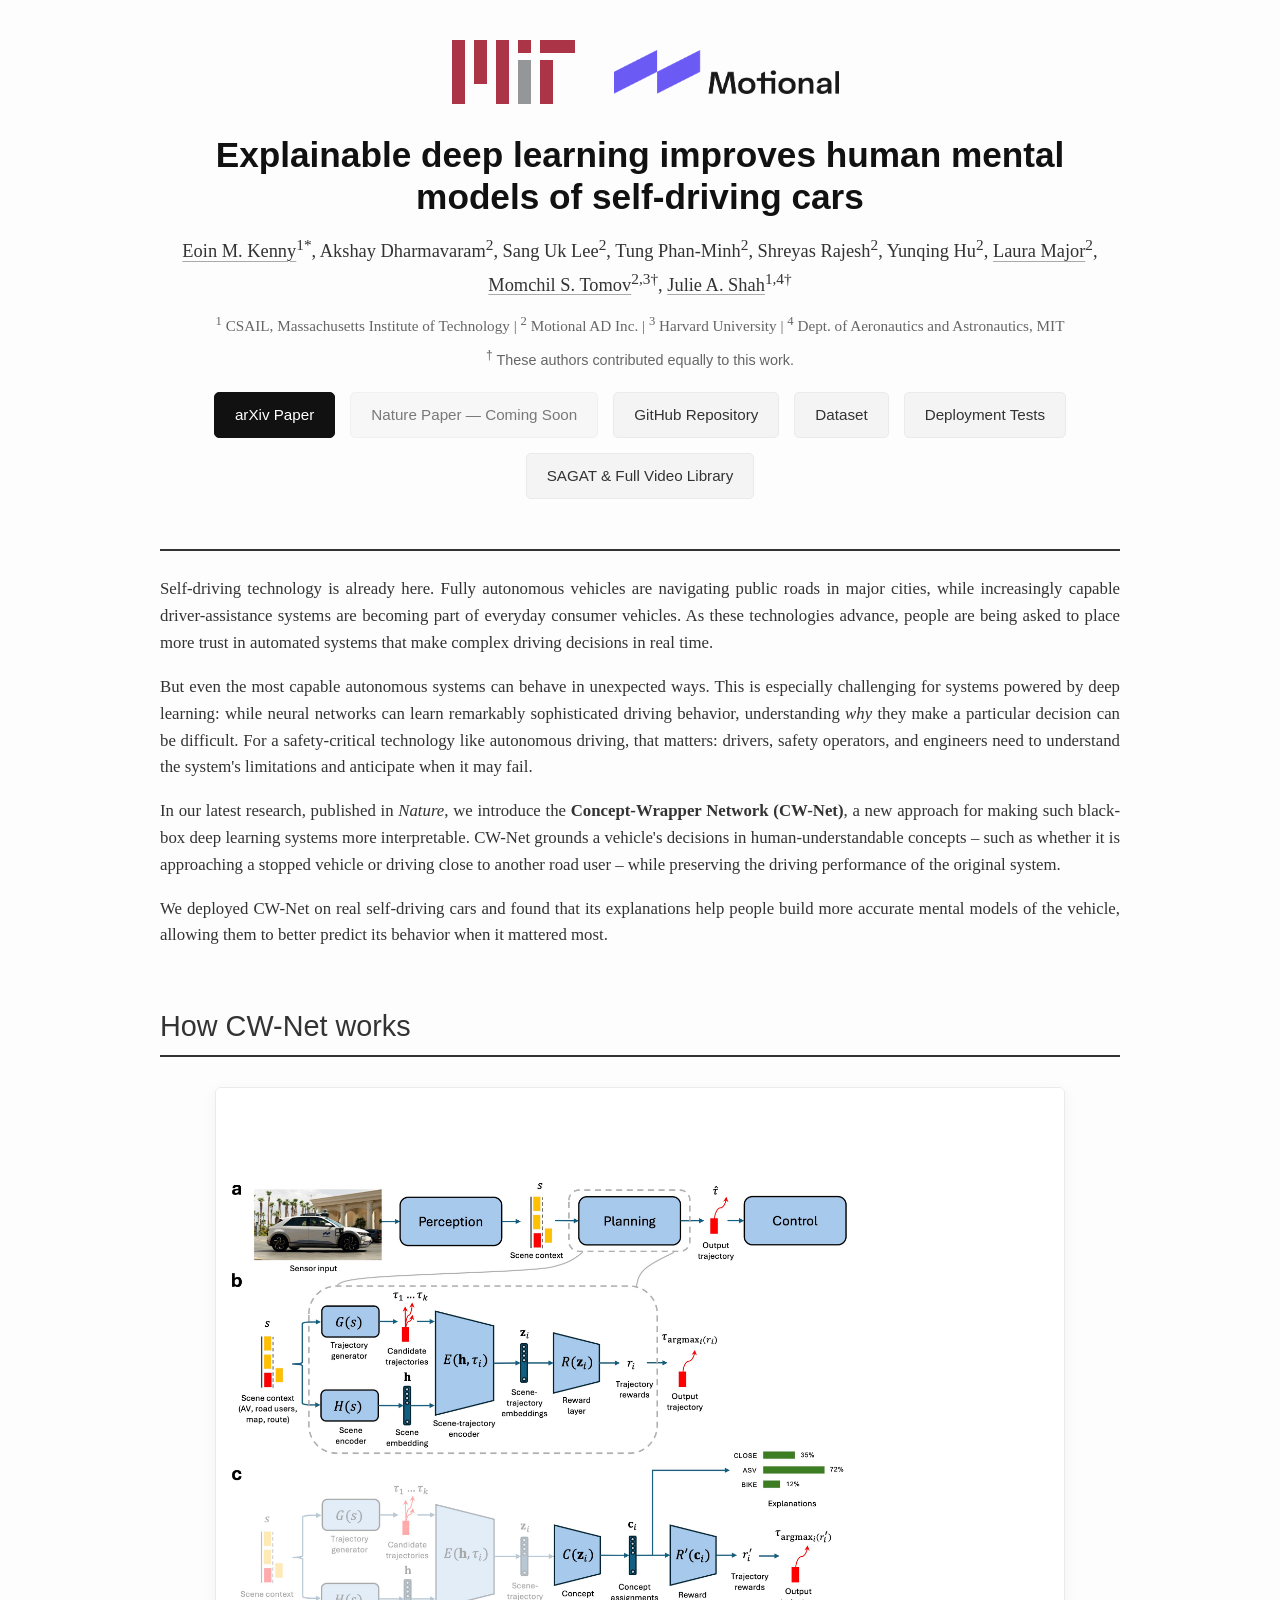
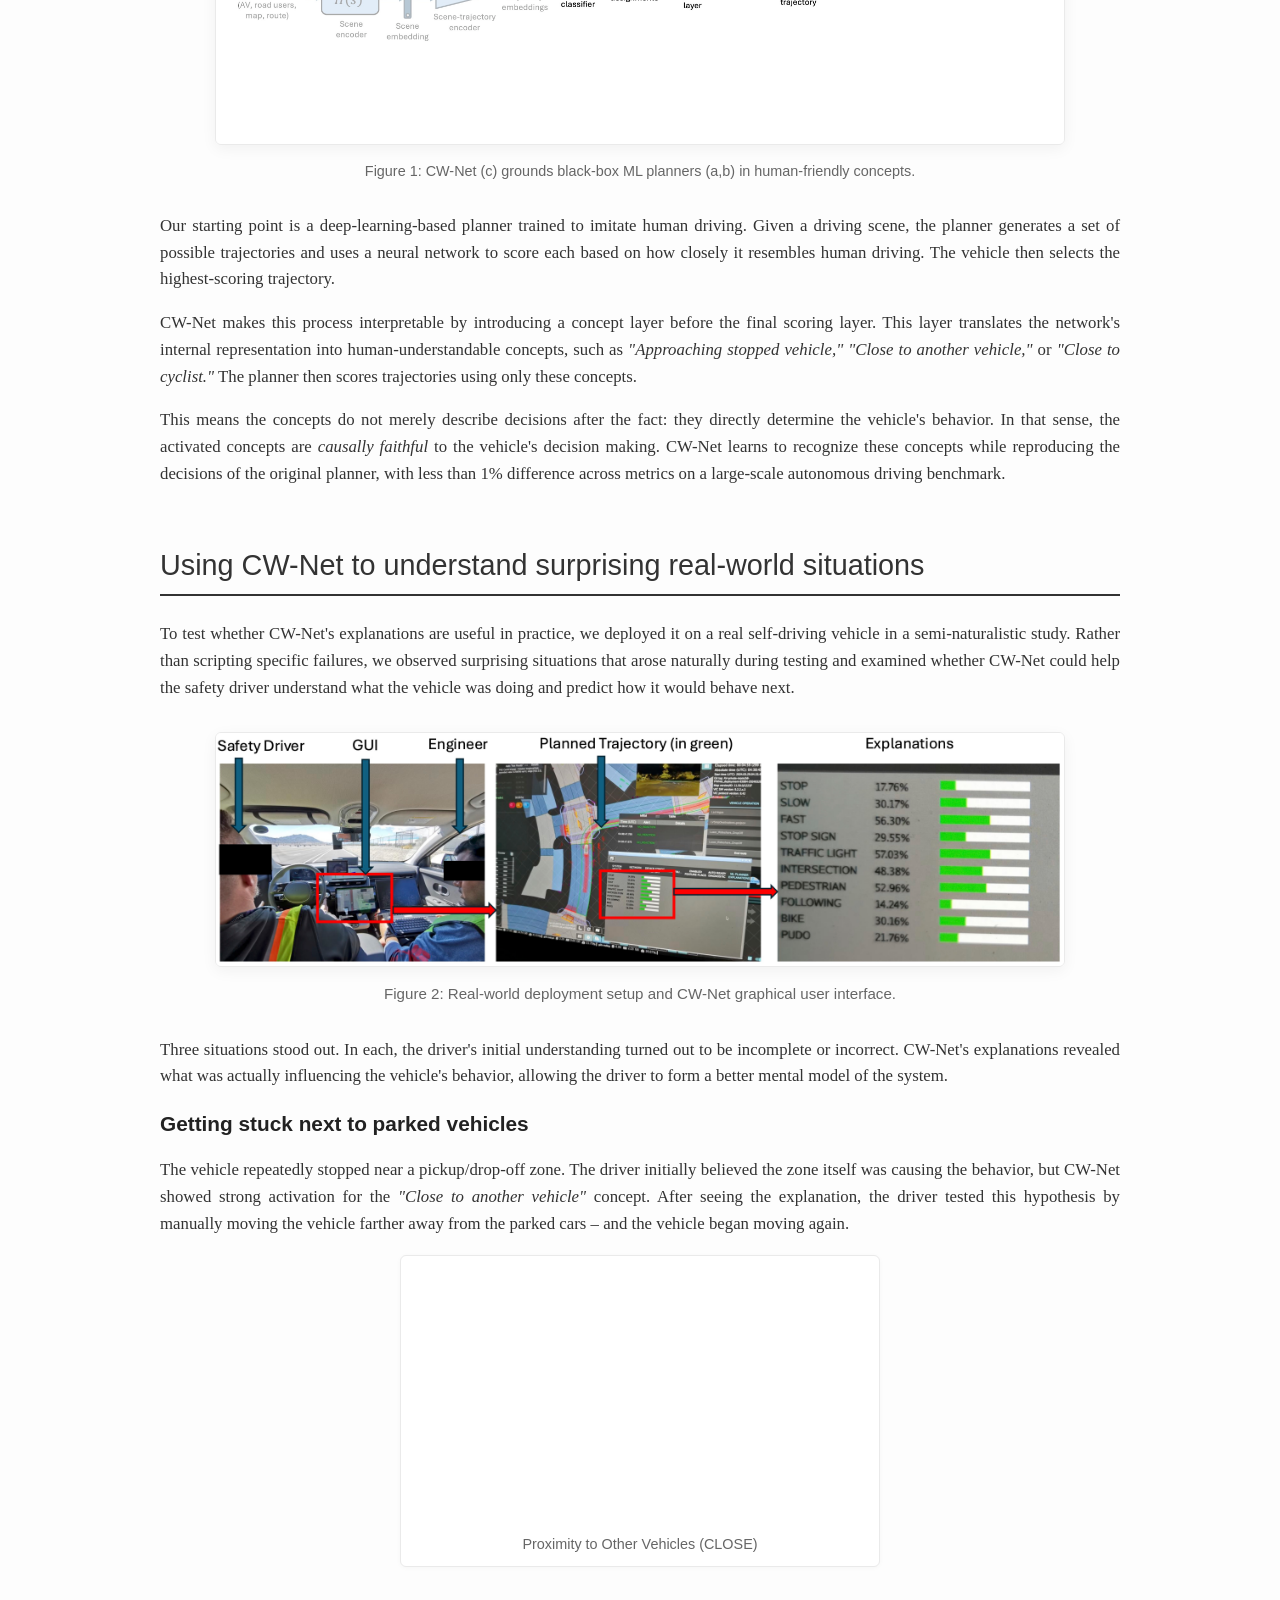
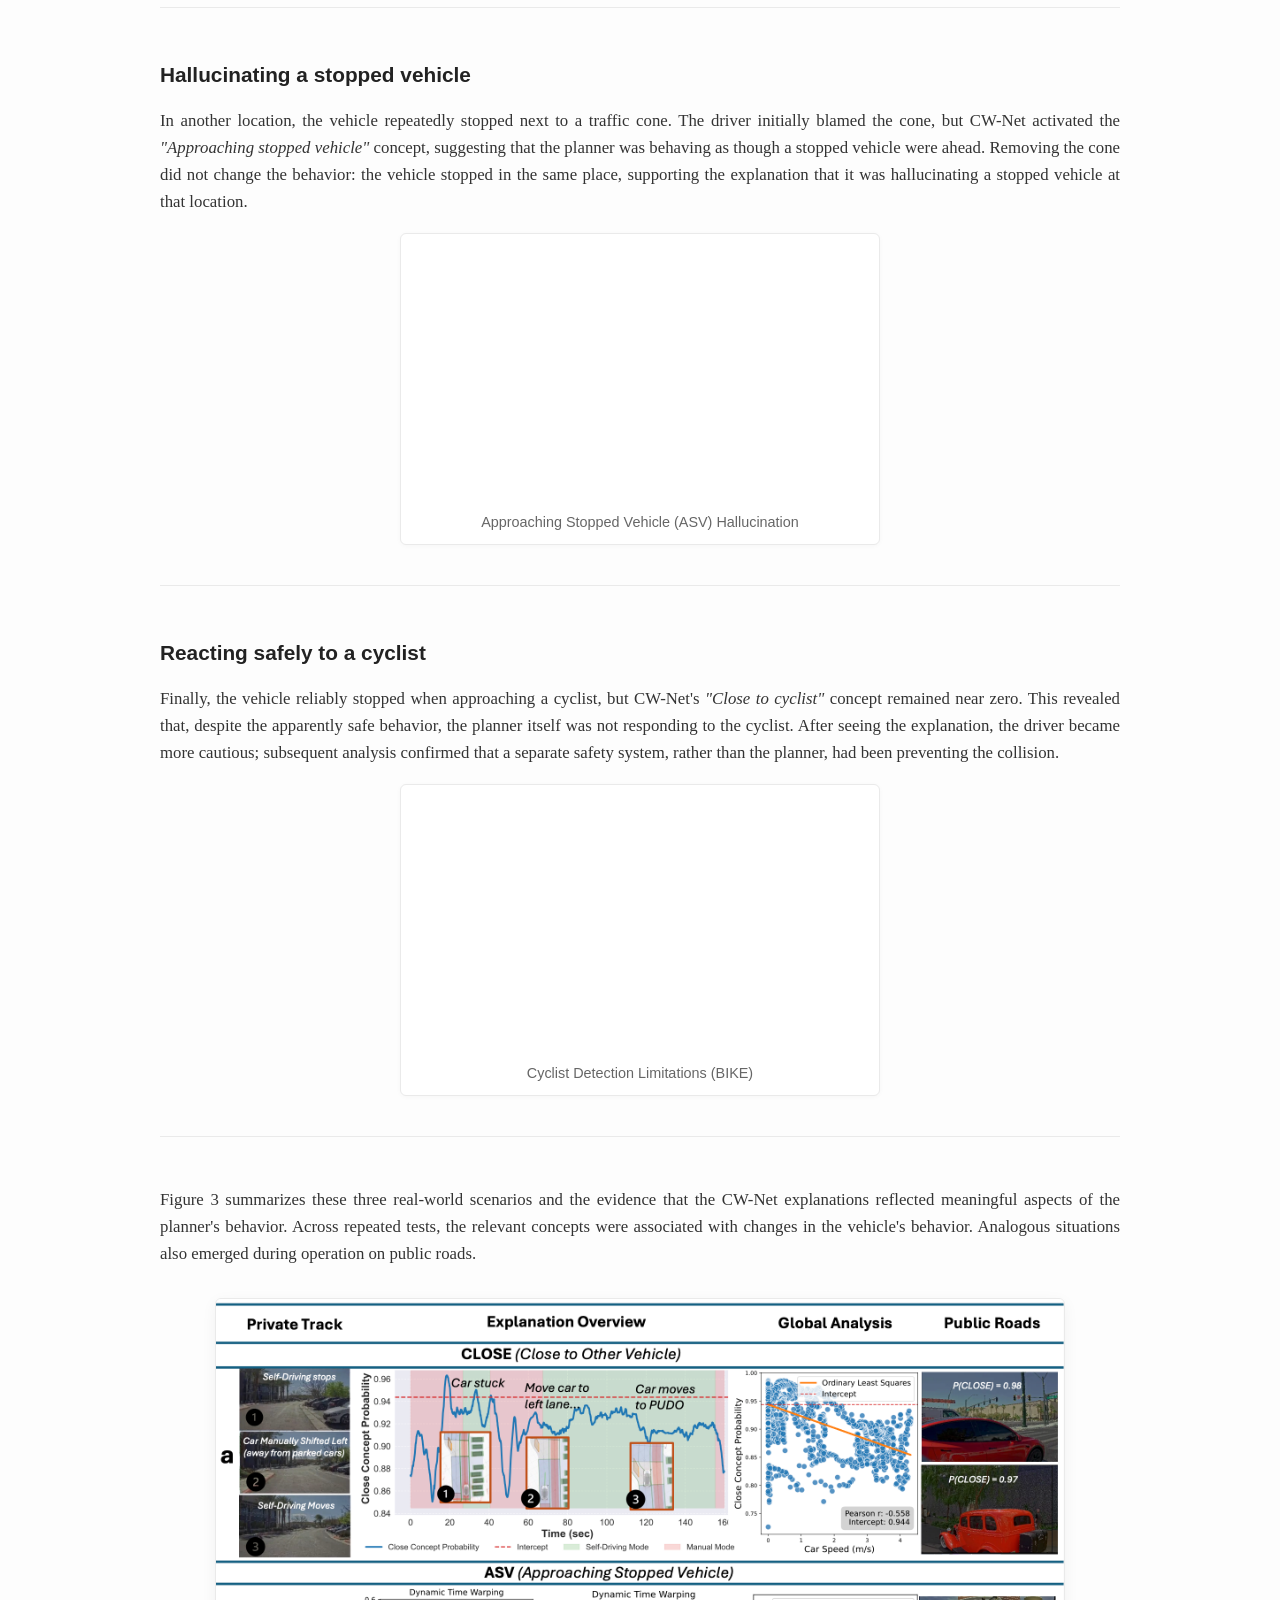
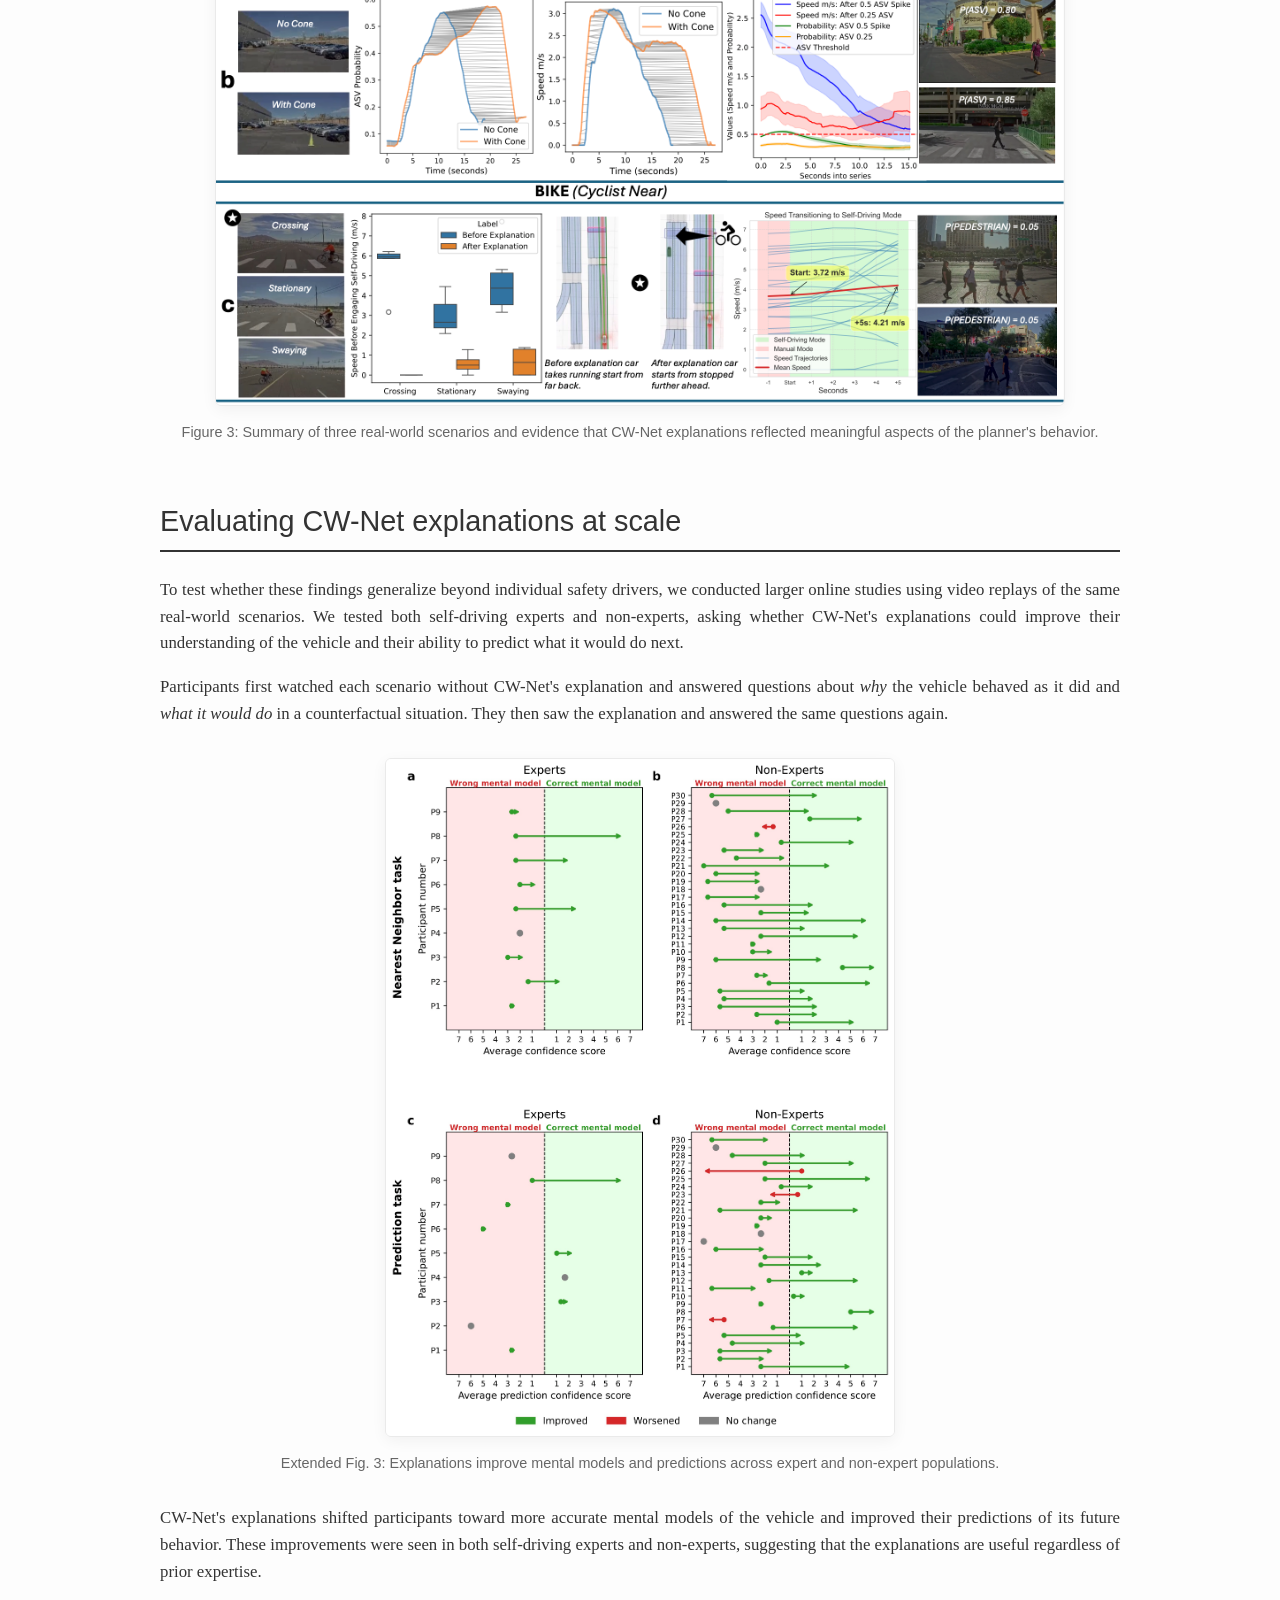
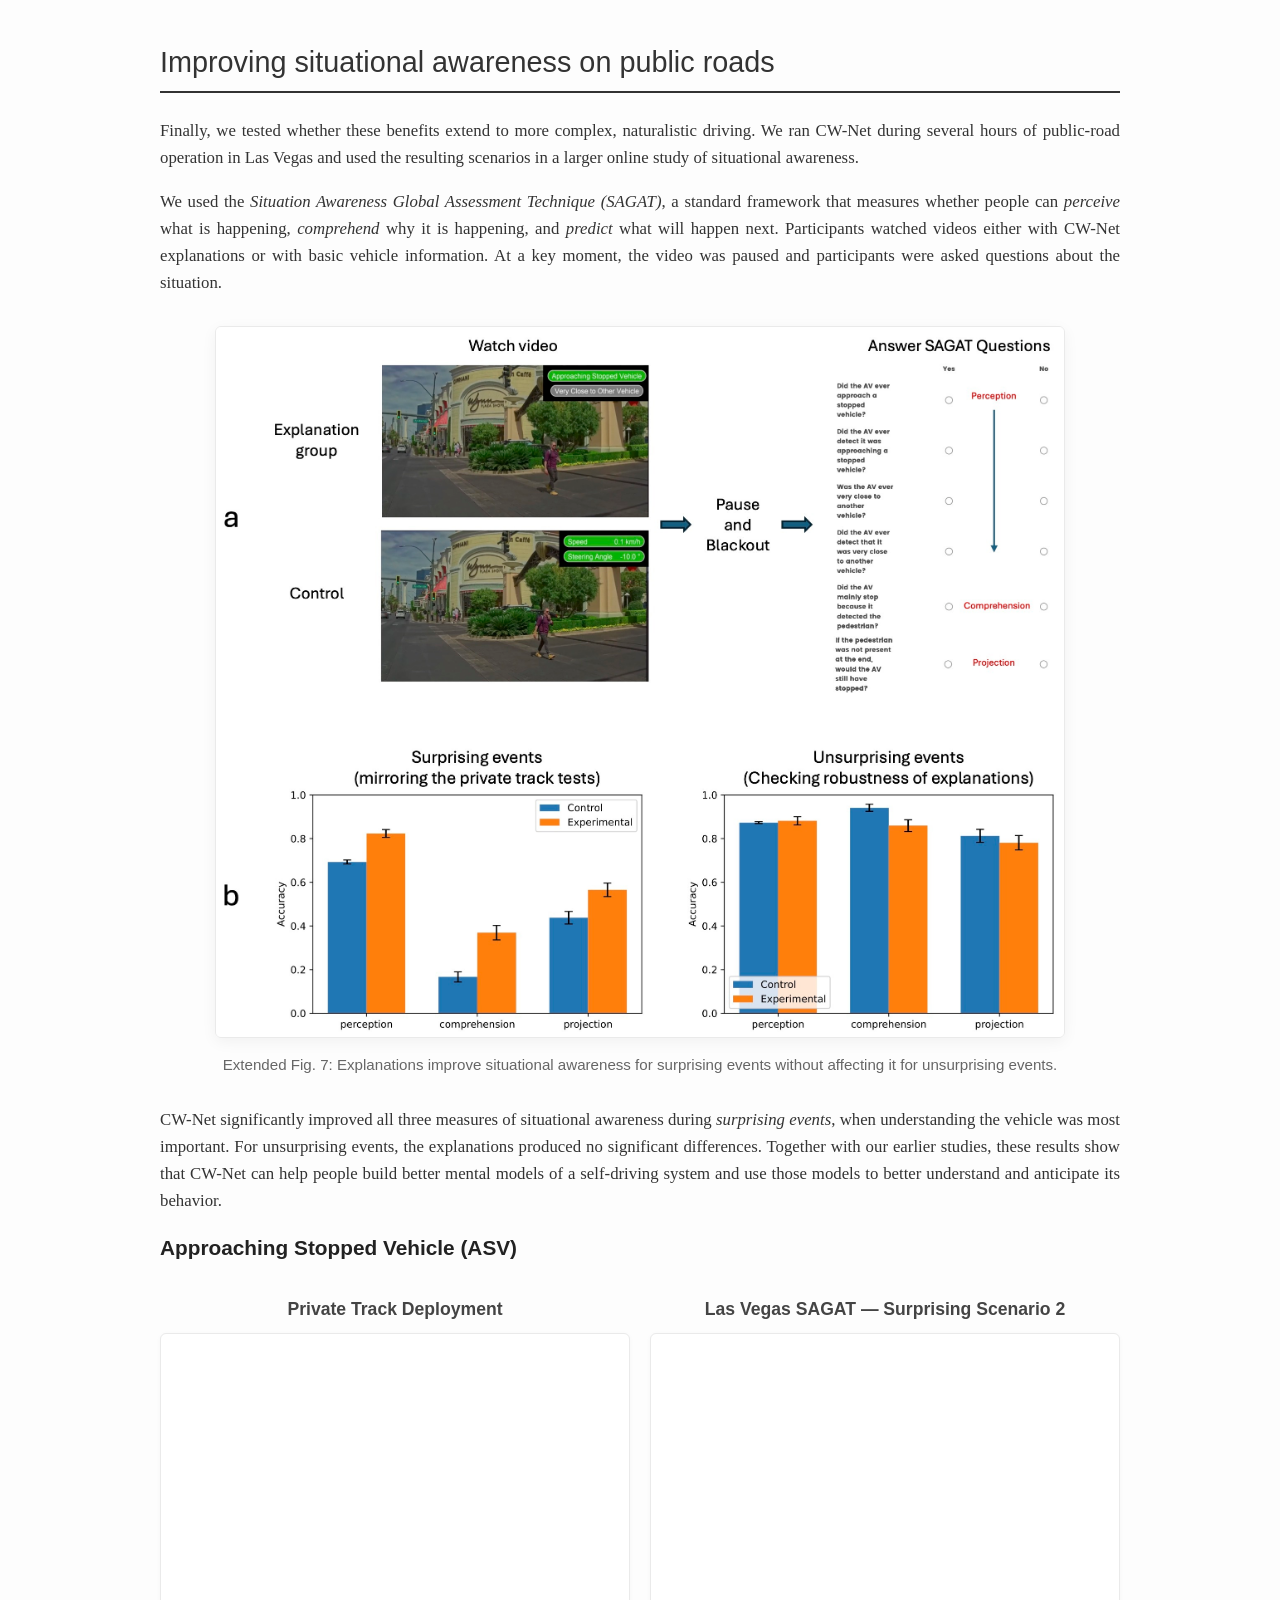
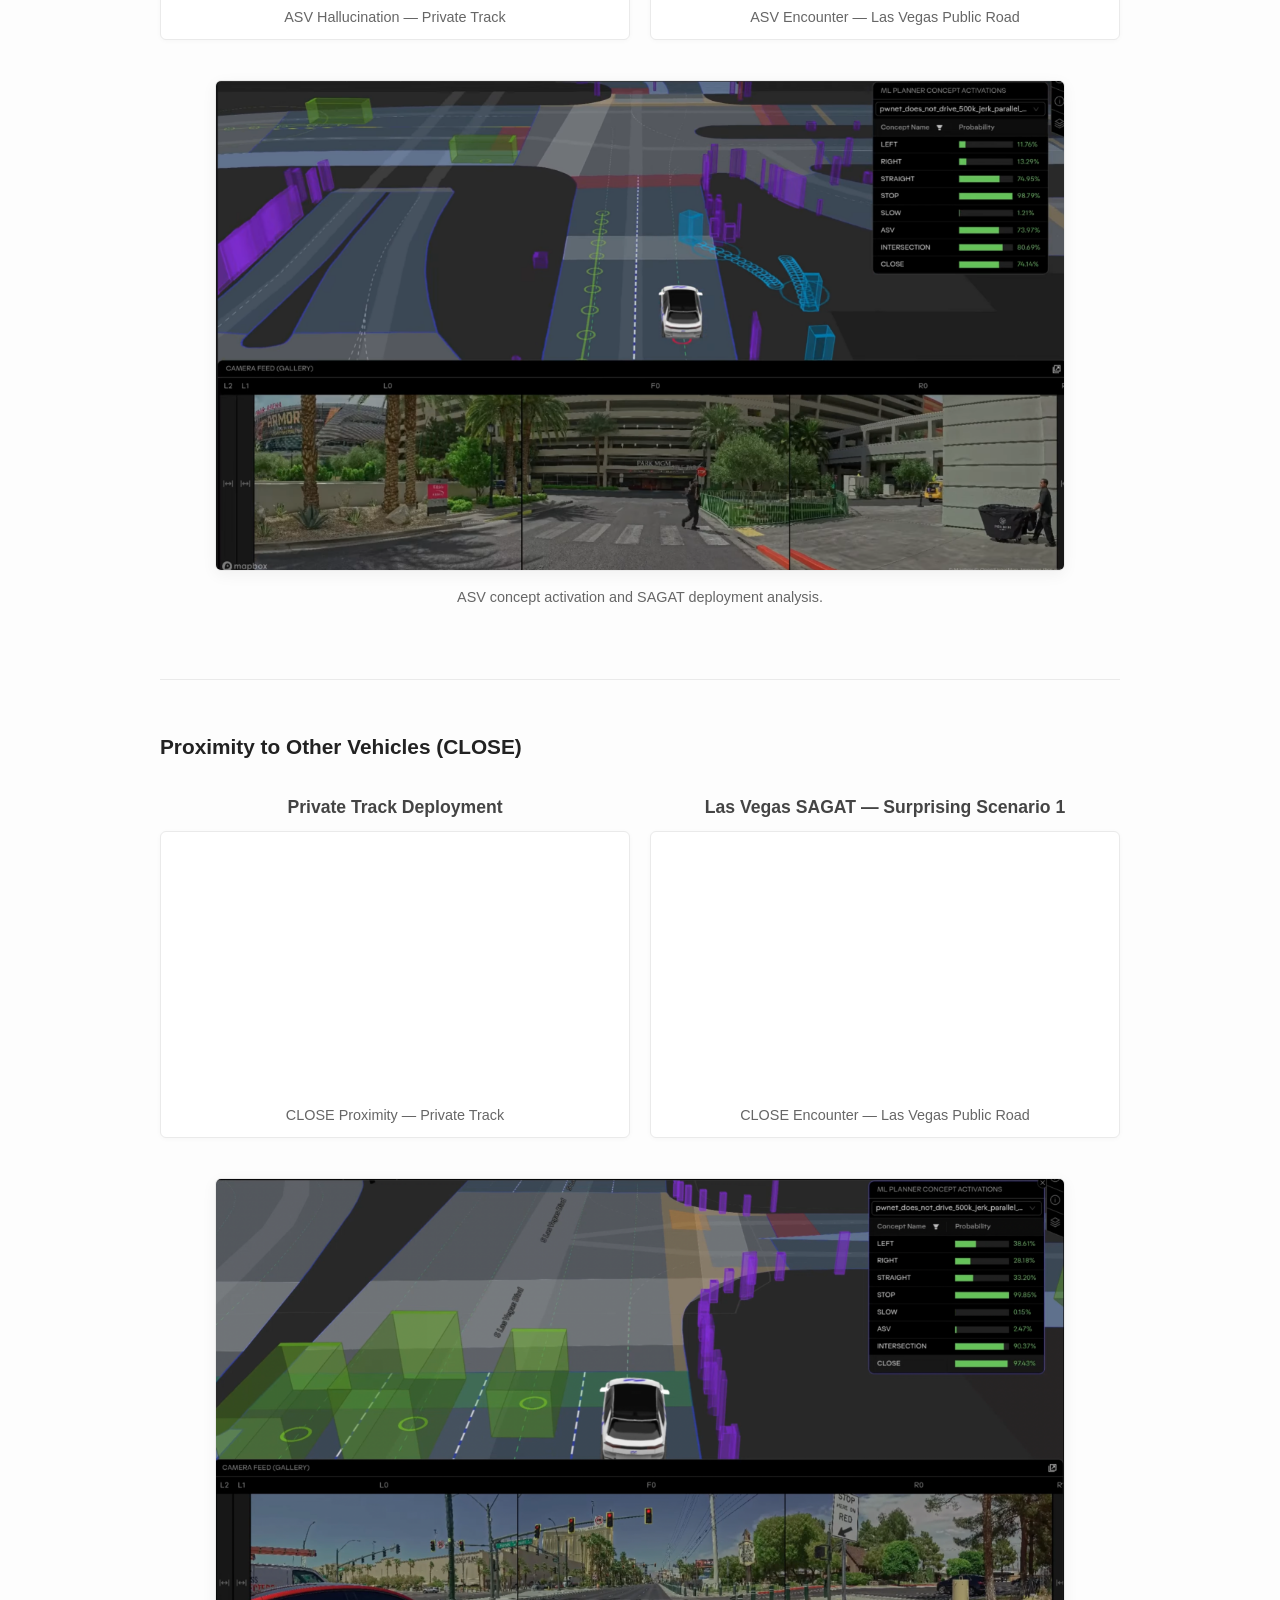
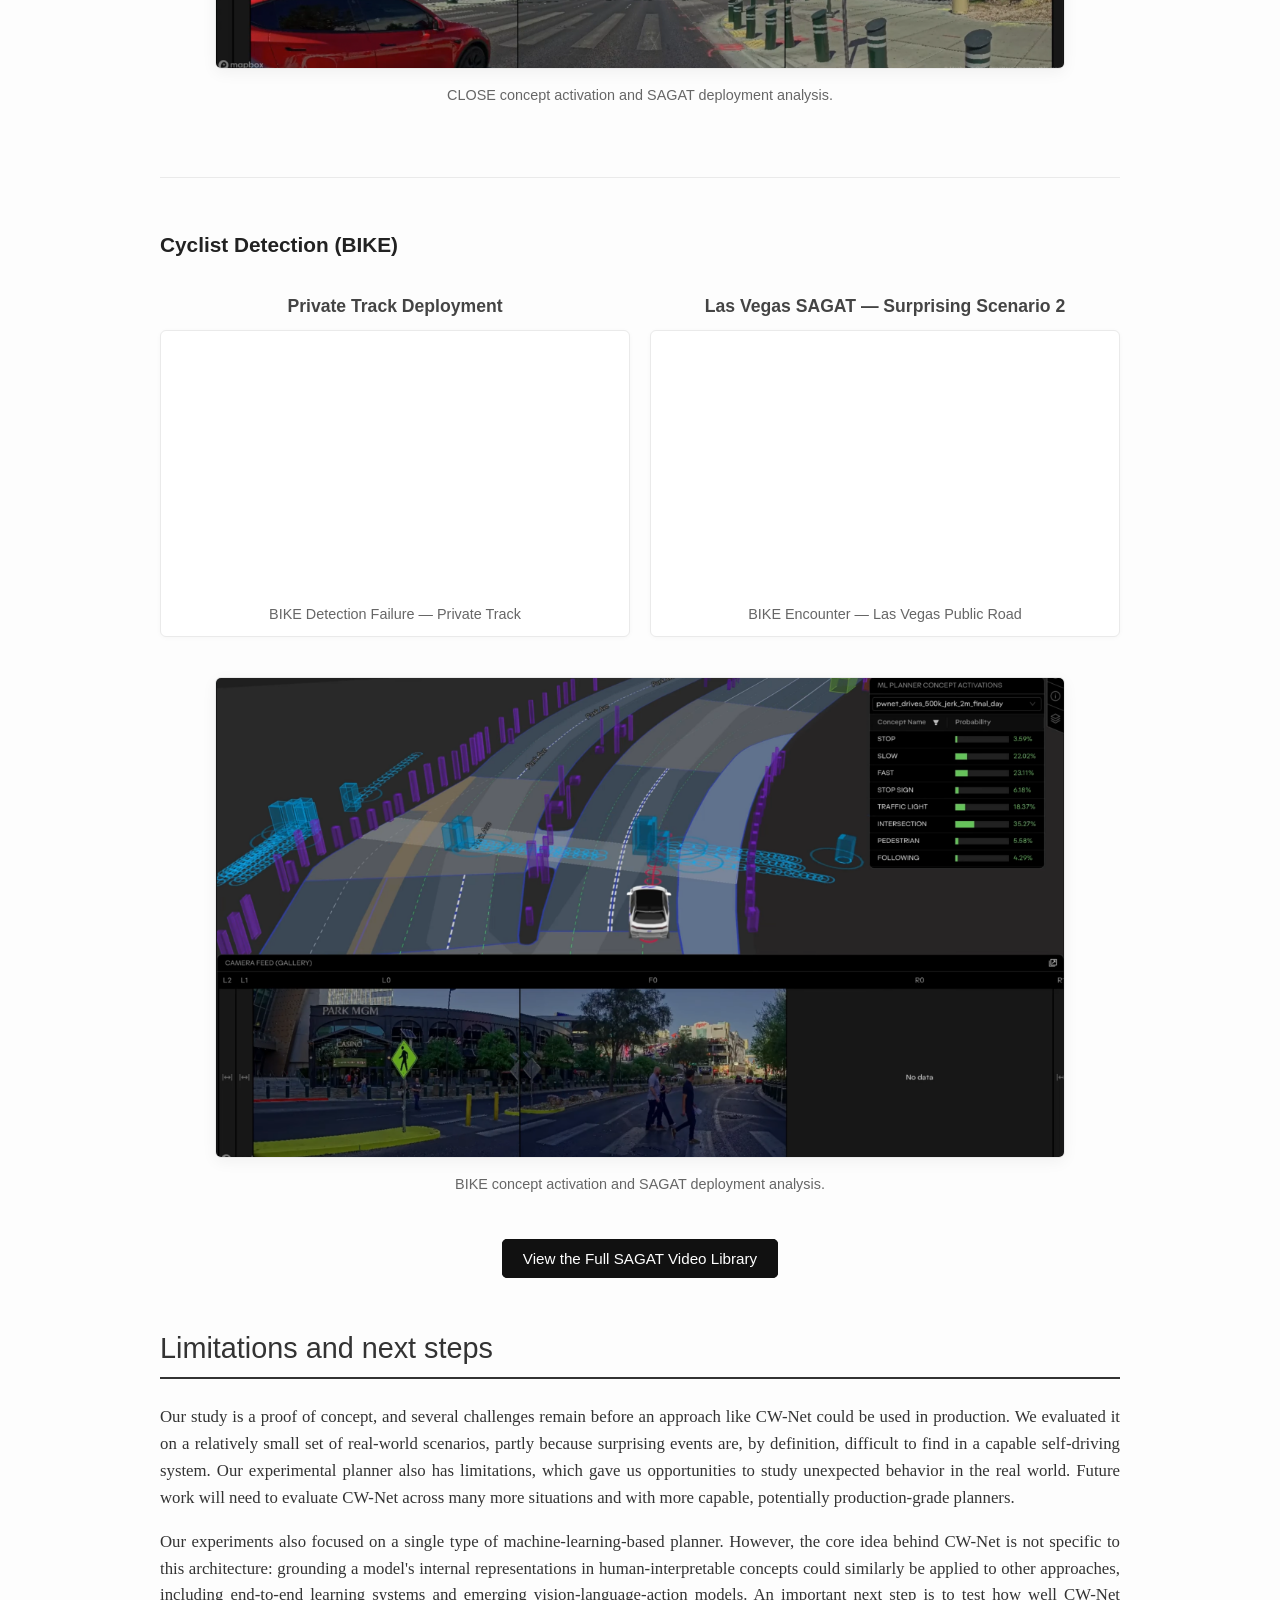
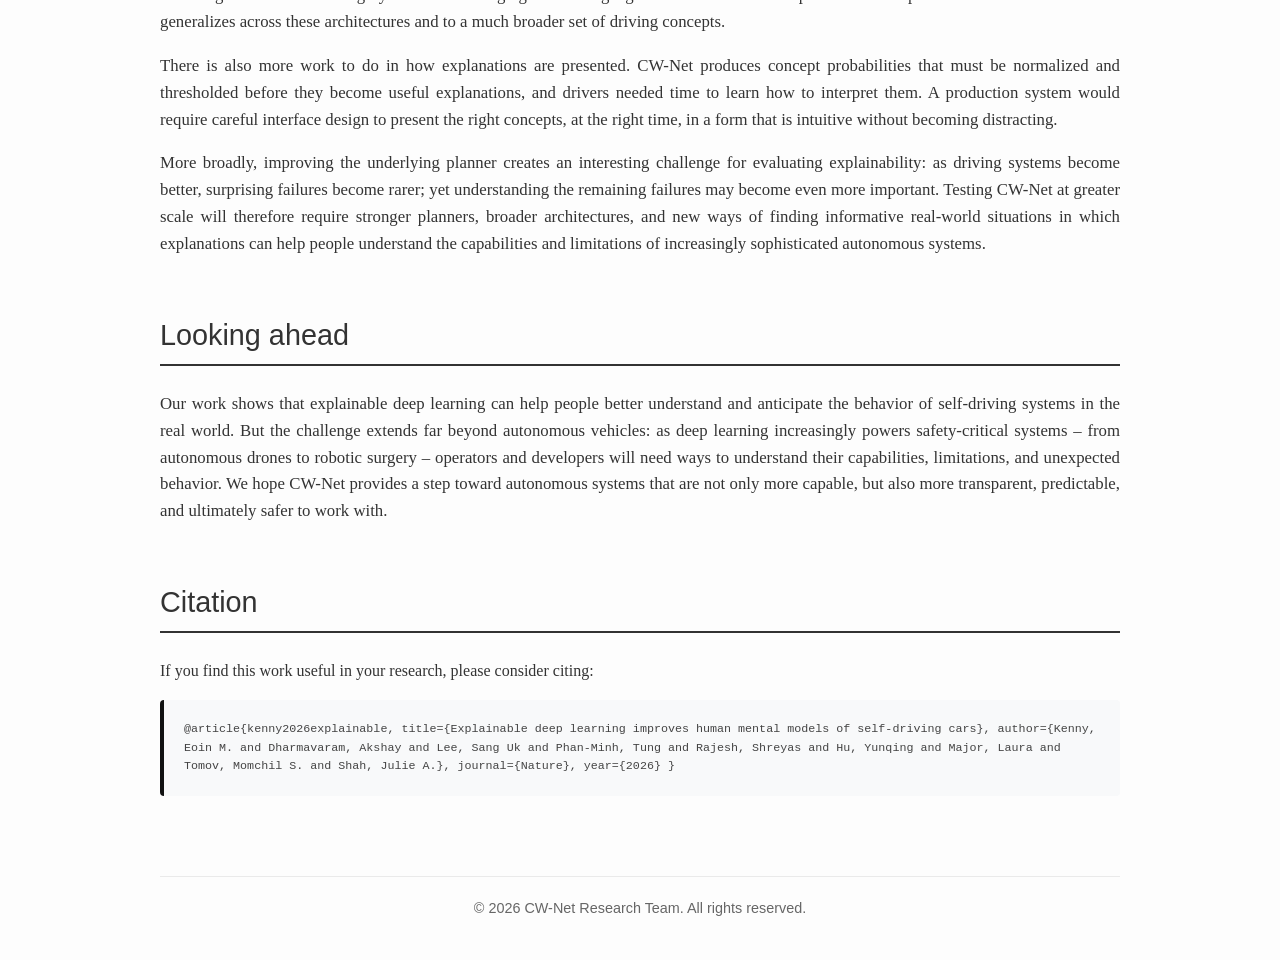
==== index.html @ 445dad8d "rm "accepted"" ====
<!DOCTYPE html>
<html lang="en">
<head>
    <meta charset="UTF-8">
    <meta name="viewport" content="width=device-width, initial-scale=1.0">
    <title>Explainable deep learning improves human mental models of self-driving cars</title>
    <link rel="stylesheet" href="style.css">
</head>
<body>

<div class="container">
    
    <header class="header">
        <div class="logos" aria-label="Research partners">
            <img
                class="logo-mit"
                src="imgs/mit.svg"
                alt="Massachusetts Institute of Technology"
                width="145"
                style="display:block; width:145px; max-width:100%; height:auto;"
            >
            <img
                class="logo-motional"
                src="imgs/motional.png"
                alt="Motional"
                width="225"
                style="display:block; width:225px; max-width:100%; height:auto;"
            >
        </div>

        <!-- <div class="publication-badge sans-serif">Accepted in principle to Nature, June 2026</div> -->

        <h1 class="title">Explainable deep learning improves human mental models of self-driving cars</h1>
        
        <div class="authors">
            <a href="https://eoinkenny.github.io/" target="_blank">Eoin M. Kenny</a><sup>1*</sup>, 
            Akshay Dharmavaram<sup>2</sup>, Sang Uk Lee<sup>2</sup>, Tung Phan-Minh<sup>2</sup>, 
            Shreyas Rajesh<sup>2</sup>, Yunqing Hu<sup>2</sup>, 
            <a href="https://motional.com/laura-major" target="_blank">Laura Major</a><sup>2</sup>, 
            <a href="https://momchiltomov.com/" target="_blank">Momchil S. Tomov</a><sup>2,3&dagger;</sup>, 
            <a href="https://aeroastro.mit.edu/people/julie-shah/" target="_blank">Julie A. Shah</a><sup>1,4&dagger;</sup>
        </div>
        
        <div class="affiliations">
            <sup>1</sup> CSAIL, Massachusetts Institute of Technology | <sup>2</sup> Motional AD Inc. | 
            <sup>3</sup> Harvard University | <sup>4</sup> Dept. of Aeronautics and Astronautics, MIT
        </div>
        <div class="author-notes">
            <sup>&dagger;</sup> These authors contributed equally to this work.
        </div>

        <div class="nav-buttons">
            <a href="https://arxiv.org/abs/2411.18714" class="btn btn-primary" target="_blank">arXiv Paper</a>
            <a href="#" class="btn btn-disabled" aria-disabled="true" title="Nature version coming soon">Nature Paper — Coming Soon</a>
            <a href="https://github.com/EoinKenny/CW-Net-Autonomous-Driving" class="btn" target="_blank">GitHub Repository</a>
            <a href="https://github.com/EoinKenny/CW-Net-Autonomous-Driving/tree/main/data" class="btn" target="_blank">Dataset</a>
            <a href="#deployment" class="btn">Deployment Tests</a>
            <a href="videos.html" class="btn">SAGAT & Full Video Library</a>
        </div>
    </header>

    <section class="content-section" id="intro">
        <h2 class="section-title sans-serif"></h2>
        <div class="abstract-text">
            <p>Self-driving technology is already here. Fully autonomous vehicles are navigating public roads in major cities, while increasingly capable driver-assistance systems are becoming part of everyday consumer vehicles. As these technologies advance, people are being asked to place more trust in automated systems that make complex driving decisions in real time.</p>
            <p>But even the most capable autonomous systems can behave in unexpected ways. This is especially challenging for systems powered by deep learning: while neural networks can learn remarkably sophisticated driving behavior, understanding <em>why</em> they make a particular decision can be difficult. For a safety-critical technology like autonomous driving, that matters: drivers, safety operators, and engineers need to understand the system's limitations and anticipate when it may fail.</p>
            <p>In our latest research, published in <em>Nature</em>, we introduce the <strong>Concept-Wrapper Network (CW-Net)</strong>, a new approach for making such black-box deep learning systems more interpretable. CW-Net grounds a vehicle's decisions in human-understandable concepts – such as whether it is approaching a stopped vehicle or driving close to another road user – while preserving the driving performance of the original system.</p>
            <p>We deployed CW-Net on real self-driving cars and found that its explanations help people build more accurate mental models of the vehicle, allowing them to better predict its behavior when it mattered most.</p>
        </div>
    </section>

    <section class="content-section" id="how-it-works">
        <h2 class="section-title sans-serif">How CW-Net works</h2>

        <img src="imgs/Figure1.jpg" alt="CW-Net Architecture" class="figure-img">
        <div class="figure-caption">Figure 1: CW-Net (c) grounds black-box ML planners (a,b) in human-friendly concepts.</div>

        <div class="abstract-text">
            <p>Our starting point is a deep-learning-based planner trained to imitate human driving. Given a driving scene, the planner generates a set of possible trajectories and uses a neural network to score each based on how closely it resembles human driving. The vehicle then selects the highest-scoring trajectory.</p>
            <p>CW-Net makes this process interpretable by introducing a concept layer before the final scoring layer. This layer translates the network's internal representation into human-understandable concepts, such as <em>"Approaching stopped vehicle,"</em> <em>"Close to another vehicle,"</em> or <em>"Close to cyclist."</em> The planner then scores trajectories using only these concepts.</p>
            <p>This means the concepts do not merely describe decisions after the fact: they directly determine the vehicle's behavior. In that sense, the activated concepts are <em>causally faithful</em> to the vehicle's decision making. CW-Net learns to recognize these concepts while reproducing the decisions of the original planner, with less than 1% difference across metrics on a large-scale autonomous driving benchmark.</p>
        </div>
    </section>


    <section class="content-section" id="deployment">
        <h2 class="section-title sans-serif">Using CW-Net to understand surprising real-world situations</h2>
        <div class="abstract-text">
            <p>To test whether CW-Net's explanations are useful in practice, we deployed it on a real self-driving vehicle in a semi-naturalistic study. Rather than scripting specific failures, we observed surprising situations that arose naturally during testing and examined whether CW-Net could help the safety driver understand what the vehicle was doing and predict how it would behave next.</p>

            <img src="imgs/Figure2.jpg" alt="Deployment Setup" class="figure-img">
            <div class="figure-caption">Figure 2: Real-world deployment setup and CW-Net graphical user interface.</div>

            <p>Three situations stood out. In each, the driver's initial understanding turned out to be incomplete or incorrect. CW-Net's explanations revealed what was actually influencing the vehicle's behavior, allowing the driver to form a better mental model of the system.</p>
        </div>

        <div class="concept-block">
            <h3 class="concept-header sans-serif">Getting stuck next to parked vehicles</h3>
            <div class="abstract-text">
                <p>The vehicle repeatedly stopped near a pickup/drop-off zone. The driver initially believed the zone itself was causing the behavior, but CW-Net showed strong activation for the <em>"Close to another vehicle"</em> concept. After seeing the explanation, the driver tested this hypothesis by manually moving the vehicle farther away from the parked cars – and the vehicle began moving again.</p>
            </div>
            <div class="video-wrapper" style="width: 50%; margin-left: auto; margin-right: auto;">
                <div class="video-container">
                    <iframe src="https://www.youtube.com/embed/PksgJu1nqts" allowfullscreen loading="lazy"></iframe>
                </div>
                <div class="video-caption">Proximity to Other Vehicles (CLOSE)</div>
            </div>
        </div>

        <div class="concept-block">
            <h3 class="concept-header sans-serif">Hallucinating a stopped vehicle</h3>
            <div class="abstract-text">
                <p>In another location, the vehicle repeatedly stopped next to a traffic cone. The driver initially blamed the cone, but CW-Net activated the <em>"Approaching stopped vehicle"</em> concept, suggesting that the planner was behaving as though a stopped vehicle were ahead. Removing the cone did not change the behavior: the vehicle stopped in the same place, supporting the explanation that it was hallucinating a stopped vehicle at that location.</p>
            </div>
            <div class="video-wrapper" style="width: 50%; margin-left: auto; margin-right: auto;">
                <div class="video-container">
                    <iframe src="https://www.youtube.com/embed/ZE_2rM-X7tw" allowfullscreen loading="lazy"></iframe>
                </div>
                <div class="video-caption">Approaching Stopped Vehicle (ASV) Hallucination</div>
            </div>
        </div>

        <div class="concept-block">
            <h3 class="concept-header sans-serif">Reacting safely to a cyclist</h3>
            <div class="abstract-text">
                <p>Finally, the vehicle reliably stopped when approaching a cyclist, but CW-Net's <em>"Close to cyclist"</em> concept remained near zero. This revealed that, despite the apparently safe behavior, the planner itself was not responding to the cyclist. After seeing the explanation, the driver became more cautious; subsequent analysis confirmed that a separate safety system, rather than the planner, had been preventing the collision.</p>
            </div>
            <div class="video-wrapper" style="width: 50%; margin-left: auto; margin-right: auto;">
                <div class="video-container">
                    <iframe src="https://www.youtube.com/embed/wpI2dAwOFJM" allowfullscreen loading="lazy"></iframe>
                </div>
                <div class="video-caption">Cyclist Detection Limitations (BIKE)</div>
            </div>
        </div>

        <div class="abstract-text">
            <p>Figure 3 summarizes these three real-world scenarios and the evidence that the CW-Net explanations reflected meaningful aspects of the planner's behavior. Across repeated tests, the relevant concepts were associated with changes in the vehicle's behavior. Analogous situations also emerged during operation on public roads.</p>
        </div>
        <img src="imgs/Figure3.png" alt="Real-world scenario evidence" class="figure-img">
        <div class="figure-caption">Figure 3: Summary of three real-world scenarios and evidence that CW-Net explanations reflected meaningful aspects of the planner's behavior.</div>
    </section>

    <section class="content-section" id="mental-model">
        <h2 class="section-title sans-serif">Evaluating CW-Net explanations at scale</h2>
        <div class="abstract-text">
            <p>To test whether these findings generalize beyond individual safety drivers, we conducted larger online studies using video replays of the same real-world scenarios. We tested both self-driving experts and non-experts, asking whether CW-Net's explanations could improve their understanding of the vehicle and their ability to predict what it would do next.</p>
            <p>Participants first watched each scenario without CW-Net's explanation and answered questions about <em>why</em> the vehicle behaved as it did and <em>what it would do</em> in a counterfactual situation. They then saw the explanation and answered the same questions again.</p>
        </div>

        <img src="imgs/Kenny_EDfig3.jpg" alt="Explanations improve mental models and predictions" class="figure-img" style="width: 60%; max-width: 510px;">
        <div class="figure-caption">Extended Fig. 3: Explanations improve mental models and predictions across expert and non-expert populations.</div>

        <div class="abstract-text">
            <p>CW-Net's explanations shifted participants toward more accurate mental models of the vehicle and improved their predictions of its future behavior. These improvements were seen in both self-driving experts and non-experts, suggesting that the explanations are useful regardless of prior expertise.</p>
        </div>
    </section>

    <section class="content-section" id="sagat-summary">
        <h2 class="section-title sans-serif">Improving situational awareness on public roads</h2>
        <div class="abstract-text">
            <p>Finally, we tested whether these benefits extend to more complex, naturalistic driving. We ran CW-Net during several hours of public-road operation in Las Vegas and used the resulting scenarios in a larger online study of situational awareness.</p>
            <p>We used the <em>Situation Awareness Global Assessment Technique (SAGAT)</em>, a standard framework that measures whether people can <em>perceive</em> what is happening, <em>comprehend</em> why it is happening, and <em>predict</em> what will happen next. Participants watched videos either with CW-Net explanations or with basic vehicle information. At a key moment, the video was paused and participants were asked questions about the situation.</p>

            <img src="imgs/Kenny_EDfig7.jpg" alt="SAGAT results" class="figure-img">
            <div class="figure-caption">Extended Fig. 7: Explanations improve situational awareness for surprising events without affecting it for unsurprising events.</div>

            <p>CW-Net significantly improved all three measures of situational awareness during <em>surprising events</em>, when understanding the vehicle was most important. For unsurprising events, the explanations produced no significant differences. Together with our earlier studies, these results show that CW-Net can help people build better mental models of a self-driving system and use those models to better understand and anticipate its behavior.</p>

        </div>

        <div class="concept-block">
            <h3 class="concept-header sans-serif">Approaching Stopped Vehicle (ASV)</h3>
            <div class="video-grid-2-col">
                <div class="grid-header">Private Track Deployment</div>
                <div class="grid-header">Las Vegas SAGAT — Surprising Scenario 2</div>
                <div class="video-wrapper">
                    <div class="video-container">
                        <iframe src="https://www.youtube.com/embed/ZE_2rM-X7tw" allowfullscreen loading="lazy"></iframe>
                    </div>
                    <div class="video-caption">ASV Hallucination — Private Track</div>
                </div>
                <div class="video-wrapper">
                    <div class="video-container">
                        <iframe src="https://www.youtube.com/embed/Zjae97M6bWg" allowfullscreen loading="lazy"></iframe>
                    </div>
                    <div class="video-caption">ASV Encounter — Las Vegas Public Road</div>
                </div>
            </div>
            <img src="imgs/asv_deployment.png" alt="ASV Deployment Analysis" class="figure-img">
            <div class="figure-caption">ASV concept activation and SAGAT deployment analysis.</div>
        </div>

        <div class="concept-block">
            <h3 class="concept-header sans-serif">Proximity to Other Vehicles (CLOSE)</h3>
            <div class="video-grid-2-col">
                <div class="grid-header">Private Track Deployment</div>
                <div class="grid-header">Las Vegas SAGAT — Surprising Scenario 1</div>
                <div class="video-wrapper">
                    <div class="video-container">
                        <iframe src="https://www.youtube.com/embed/PksgJu1nqts" allowfullscreen loading="lazy"></iframe>
                    </div>
                    <div class="video-caption">CLOSE Proximity — Private Track</div>
                </div>
                <div class="video-wrapper">
                    <div class="video-container">
                        <iframe src="https://www.youtube.com/embed/yBZG_WFa48M" allowfullscreen loading="lazy"></iframe>
                    </div>
                    <div class="video-caption">CLOSE Encounter — Las Vegas Public Road</div>
                </div>
            </div>
            <img src="imgs/close_deployment.png" alt="CLOSE Deployment Analysis" class="figure-img">
            <div class="figure-caption">CLOSE concept activation and SAGAT deployment analysis.</div>
        </div>

        <div class="concept-block">
            <h3 class="concept-header sans-serif">Cyclist Detection (BIKE)</h3>
            <div class="video-grid-2-col">
                <div class="grid-header">Private Track Deployment</div>
                <div class="grid-header">Las Vegas SAGAT — Surprising Scenario 2</div>
                <div class="video-wrapper">
                    <div class="video-container">
                        <iframe src="https://www.youtube.com/embed/wpI2dAwOFJM" allowfullscreen loading="lazy"></iframe>
                    </div>
                    <div class="video-caption">BIKE Detection Failure — Private Track</div>
                </div>
                <div class="video-wrapper">
                    <div class="video-container">
                        <iframe src="https://www.youtube.com/embed/6fBDZ3dj4O4" allowfullscreen loading="lazy"></iframe>
                    </div>
                    <div class="video-caption">BIKE Encounter — Las Vegas Public Road</div>
                </div>
            </div>
            <img src="imgs/bike_deployment.png" alt="BIKE Deployment Analysis" class="figure-img">
            <div class="figure-caption">BIKE concept activation and SAGAT deployment analysis.</div>
        </div>

        <p style="text-align: center; margin-top: 30px;">
            <a href="videos.html" class="btn btn-primary">View the Full SAGAT Video Library</a>
        </p>
    </section>

    <section class="content-section" id="limitations">
        <h2 class="section-title sans-serif">Limitations and next steps</h2>
        <div class="abstract-text">
            <p>Our study is a proof of concept, and several challenges remain before an approach like CW-Net could be used in production. We evaluated it on a relatively small set of real-world scenarios, partly because surprising events are, by definition, difficult to find in a capable self-driving system. Our experimental planner also has limitations, which gave us opportunities to study unexpected behavior in the real world. Future work will need to evaluate CW-Net across many more situations and with more capable, potentially production-grade planners.</p>
            <p>Our experiments also focused on a single type of machine-learning-based planner. However, the core idea behind CW-Net is not specific to this architecture: grounding a model's internal representations in human-interpretable concepts could similarly be applied to other approaches, including end-to-end learning systems and emerging vision-language-action models. An important next step is to test how well CW-Net generalizes across these architectures and to a much broader set of driving concepts.</p>
            <p>There is also more work to do in how explanations are presented. CW-Net produces concept probabilities that must be normalized and thresholded before they become useful explanations, and drivers needed time to learn how to interpret them. A production system would require careful interface design to present the right concepts, at the right time, in a form that is intuitive without becoming distracting.</p>
            <p>More broadly, improving the underlying planner creates an interesting challenge for evaluating explainability: as driving systems become better, surprising failures become rarer; yet understanding the remaining failures may become even more important. Testing CW-Net at greater scale will therefore require stronger planners, broader architectures, and new ways of finding informative real-world situations in which explanations can help people understand the capabilities and limitations of increasingly sophisticated autonomous systems.</p>
        </div>
    </section>

    <section class="content-section" id="looking-ahead">
        <h2 class="section-title sans-serif">Looking ahead</h2>
        <div class="abstract-text">
            <p>Our work shows that explainable deep learning can help people better understand and anticipate the behavior of self-driving systems in the real world. But the challenge extends far beyond autonomous vehicles: as deep learning increasingly powers safety-critical systems – from autonomous drones to robotic surgery – operators and developers will need ways to understand their capabilities, limitations, and unexpected behavior. We hope CW-Net provides a step toward autonomous systems that are not only more capable, but also more transparent, predictable, and ultimately safer to work with.</p>
        </div>
    </section>

    <section class="content-section" id="citation">
        <h2 class="section-title sans-serif">Citation</h2>
        <p>If you find this work useful in your research, please consider citing:</p>
        <div class="citation-block">
@article{kenny2026explainable,
  title={Explainable deep learning improves human mental models of self-driving cars},
  author={Kenny, Eoin M. and Dharmavaram, Akshay and Lee, Sang Uk and Phan-Minh, Tung and Rajesh, Shreyas and Hu, Yunqing and Major, Laura and Tomov, Momchil S. and Shah, Julie A.},
  journal={Nature},
  year={2026}
}
        </div>
    </section>

    <footer class="footer">
        &copy; 2026 CW-Net Research Team. All rights reserved.
    </footer>

</div>

</body>
</html>
---- style.css ----
:root {
    --text-main: #333333;
    --text-light: #666666;
    --bg-color: #fdfdfd;
    --link-color: #0056b3;
    --border-color: #eaeaea;
    --btn-bg: #f4f4f4;
    --btn-hover: #e0e0e0;
}

*,
*::before,
*::after {
    box-sizing: border-box;
}

html {
    width: 100%;
    overflow-x: hidden;
    scroll-behavior: smooth;
}

body {
    width: 100%;
    min-width: 320px;
    overflow-x: hidden;
    font-family: "Palatino Linotype", "Book Antiqua", Palatino, serif;
    color: var(--text-main);
    background-color: var(--bg-color);
    line-height: 1.6;
    margin: 0;
    padding: 0;
}

h1, h2, h3, h4, .sans-serif {
    font-family: -apple-system, BlinkMacSystemFont, "Segoe UI", Roboto, Helvetica, Arial, sans-serif;
    font-weight: 400;
}

a { color: var(--link-color); text-decoration: none; }
a:hover { text-decoration: underline; }

.container {
    width: min(calc(100% - 32px), 960px);
    margin: 0 auto;
    padding: 40px 0;
}

/* Nav Buttons */
.nav-buttons {
    display: flex;
    justify-content: center;
    flex-wrap: wrap;
    gap: 15px;
    margin-top: 20px;
    margin-bottom: 40px;
}

.btn {
    font-family: sans-serif;
    background-color: var(--btn-bg);
    color: #333;
    padding: 10px 20px;
    border-radius: 5px;
    border: 1px solid var(--border-color);
    font-size: 0.95em;
    transition: background 0.2s, transform 0.1s;
}

.btn:hover {
    background-color: var(--btn-hover);
    text-decoration: none;
    transform: translateY(-1px);
}

.btn-primary {
    background-color: #111;
    color: #fff;
    border-color: #111;
}

.btn-primary:hover {
    background-color: #333;
    color: #fff;
}

.btn-disabled {
    opacity: 0.65;
    cursor: default;
}

.btn-disabled:hover {
    background-color: var(--btn-bg);
    color: #333;
    transform: none;
    text-decoration: none;
}

/* Header & Logos */
.header {
    text-align: center;
    margin-bottom: 30px;
}

.logos {
    display: flex;
    justify-content: center;
    align-items: center;
    flex-wrap: wrap;
    gap: 28px;
    width: 100%;
    max-width: 520px;
    margin: 0 auto 30px;
}

/* Separate classes avoid relying on the files' very large intrinsic sizes. */
.logos img {
    display: block;
    flex: 0 1 auto;
    max-width: 100%;
    height: auto;
    object-fit: contain;
    opacity: 0.9;
    transition: opacity 0.3s ease;
}

.logo-mit {
    width: 145px !important;
    max-height: 64px;
}

.logo-motional {
    width: 225px !important;
    max-height: 64px;
}

.logos img:hover { opacity: 1; }

.title {
    font-size: clamp(1.8rem, 4vw, 2.2rem);
    line-height: 1.2;
    font-weight: 600;
    margin: 0 0 15px;
    color: #111;
}
.publication-badge { display: inline-block; background-color: #111; color: #fff; padding: 5px 12px; font-size: 0.9em; border-radius: 4px; margin-bottom: 20px; font-family: sans-serif; letter-spacing: 0.5px; }

.authors { font-size: 1.15em; margin-bottom: 10px; }
.authors a { color: var(--text-main); text-decoration: underline; text-decoration-color: #aaa; text-decoration-thickness: 1px; text-underline-offset: 3px; transition: color 0.2s; }
.authors a:hover { color: var(--link-color); text-decoration-color: var(--link-color); }
.affiliations { font-size: 0.95em; color: var(--text-light); margin-bottom: 8px; }
.author-notes { font-size: 0.9em; color: var(--text-light); margin-bottom: 20px; font-family: sans-serif; }

/* Content Sections */
.content-section { margin-bottom: 60px; }
.section-title {
    font-size: clamp(1.45rem, 3vw, 1.8rem);
    line-height: 1.25;
    border-bottom: 2px solid var(--text-main);
    padding-bottom: 10px;
    margin-bottom: 25px;
}
.abstract-text { text-align: justify; font-size: 1.05em; }

/* Figures */
.figure-img {
    display: block;
    width: 100%;
    max-width: 850px;
    height: auto;
    margin: 30px auto 15px;
    border-radius: 6px;
    box-shadow: 0 4px 15px rgba(0,0,0,0.05);
    border: 1px solid var(--border-color);
}
.figure-caption { text-align: center; font-family: sans-serif; font-size: 0.9em; color: var(--text-light); margin-bottom: 30px; }

/* Side-by-Side Layout */
.figure-row {
    display: flex;
    gap: 20px;
    margin: 30px 0;
    align-items: flex-start;
}

.figure-col { flex: 1; }
.figure-col .figure-img { margin-top: 0; margin-bottom: 10px; }

/* Video Grids */
.video-grid-3 {
    display: grid;
    grid-template-columns: repeat(auto-fit, minmax(min(100%, 280px), 1fr));
    gap: 20px;
    margin-top: 30px;
}

/* Strict 2-Column Grid for comparisons */
.video-grid-2-col {
    display: grid;
    grid-template-columns: repeat(2, minmax(0, 1fr));
    gap: 20px;
    margin-top: 30px;
    margin-bottom: 40px;
}
.grid-header { font-family: sans-serif; font-size: 1.1em; font-weight: 600; text-align: center; margin-bottom: -10px; color: #444; }

@media (max-width: 768px) {
    .container {
        width: min(calc(100% - 24px), 960px);
        padding-top: 24px;
    }

    .logos {
        gap: 18px;
        margin-bottom: 24px;
    }

    .logo-mit { width: 120px !important; }
    .logo-motional { width: 185px !important; }

    .figure-row { flex-direction: column; }
    .video-grid-2-col { grid-template-columns: 1fr; }
    .grid-header { display: none; } /* Hide column headers on mobile stack */
    .abstract-text { text-align: left; }
}

@media (max-width: 420px) {
    .logos {
        flex-direction: column;
        gap: 12px;
    }

    .logo-mit { width: 110px !important; }
    .logo-motional { width: 170px !important; }

    .btn {
        width: 100%;
        text-align: center;
    }
}

.video-wrapper {
    min-width: 0;
    background: #fff;
    border: 1px solid var(--border-color);
    padding: 10px;
    border-radius: 6px;
    box-shadow: 0 1px 5px rgba(0,0,0,0.03);
}
.video-container { position: relative; padding-bottom: 56.25%; height: 0; overflow: hidden; border-radius: 4px; }
.video-container iframe { position: absolute; top: 0; left: 0; width: 100%; height: 100%; border: 0; }
.video-caption { text-align: center; font-family: sans-serif; font-size: 0.9em; color: var(--text-light); margin-top: 10px; font-weight: 500; }

/* Citation Block */
.citation-block { background: #f8f9fa; padding: 20px; border-left: 4px solid #111; border-radius: 4px; font-family: monospace; font-size: 0.9em; overflow-x: auto; color: #444; }

/* SAGAT Concept Blocks */
.concept-block { margin-bottom: 50px; padding-bottom: 40px; border-bottom: 1px solid var(--border-color); }
.concept-block:last-of-type { border-bottom: none; padding-bottom: 0; }
.concept-header { font-size: 1.3em; font-weight: 600; color: #222; margin: 0 0 15px 0; }

.footer { text-align: center; margin-top: 80px; padding-top: 20px; border-top: 1px solid var(--border-color); font-size: 0.9em; color: var(--text-light); font-family: sans-serif; }
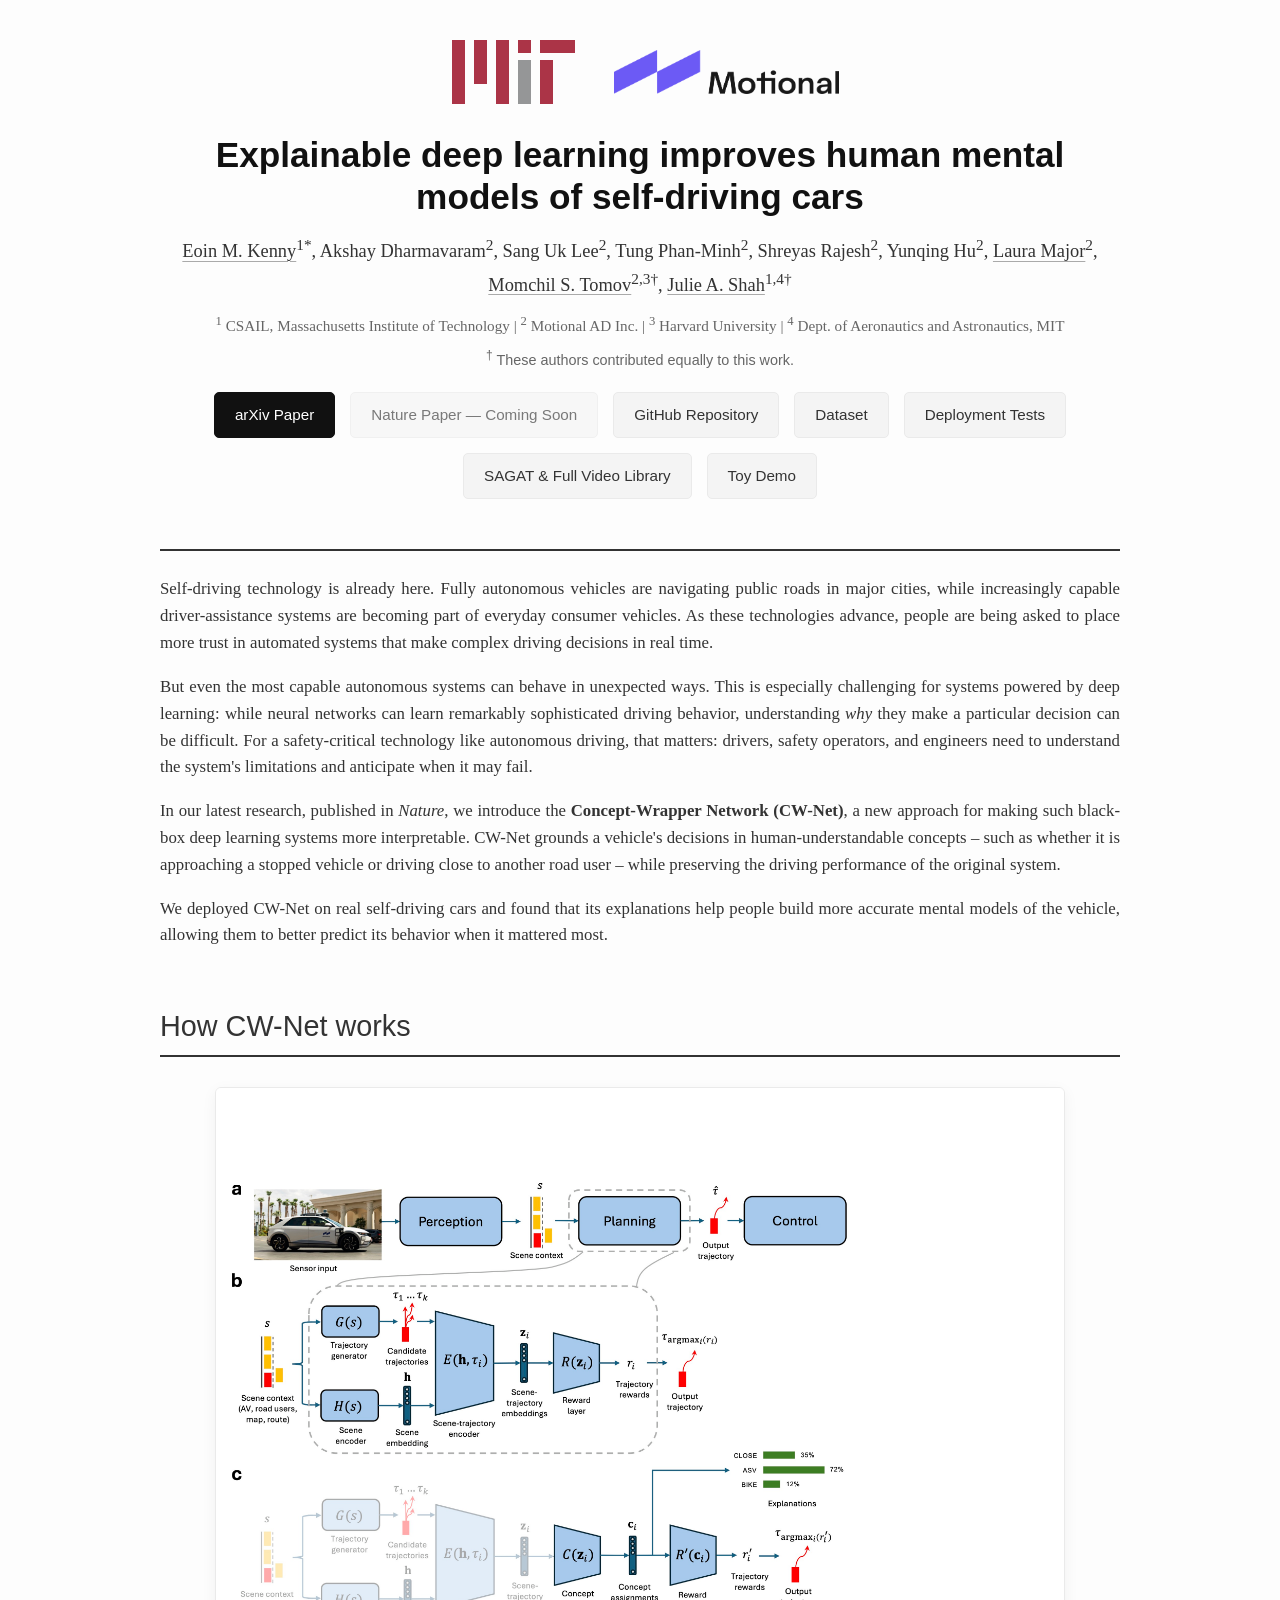
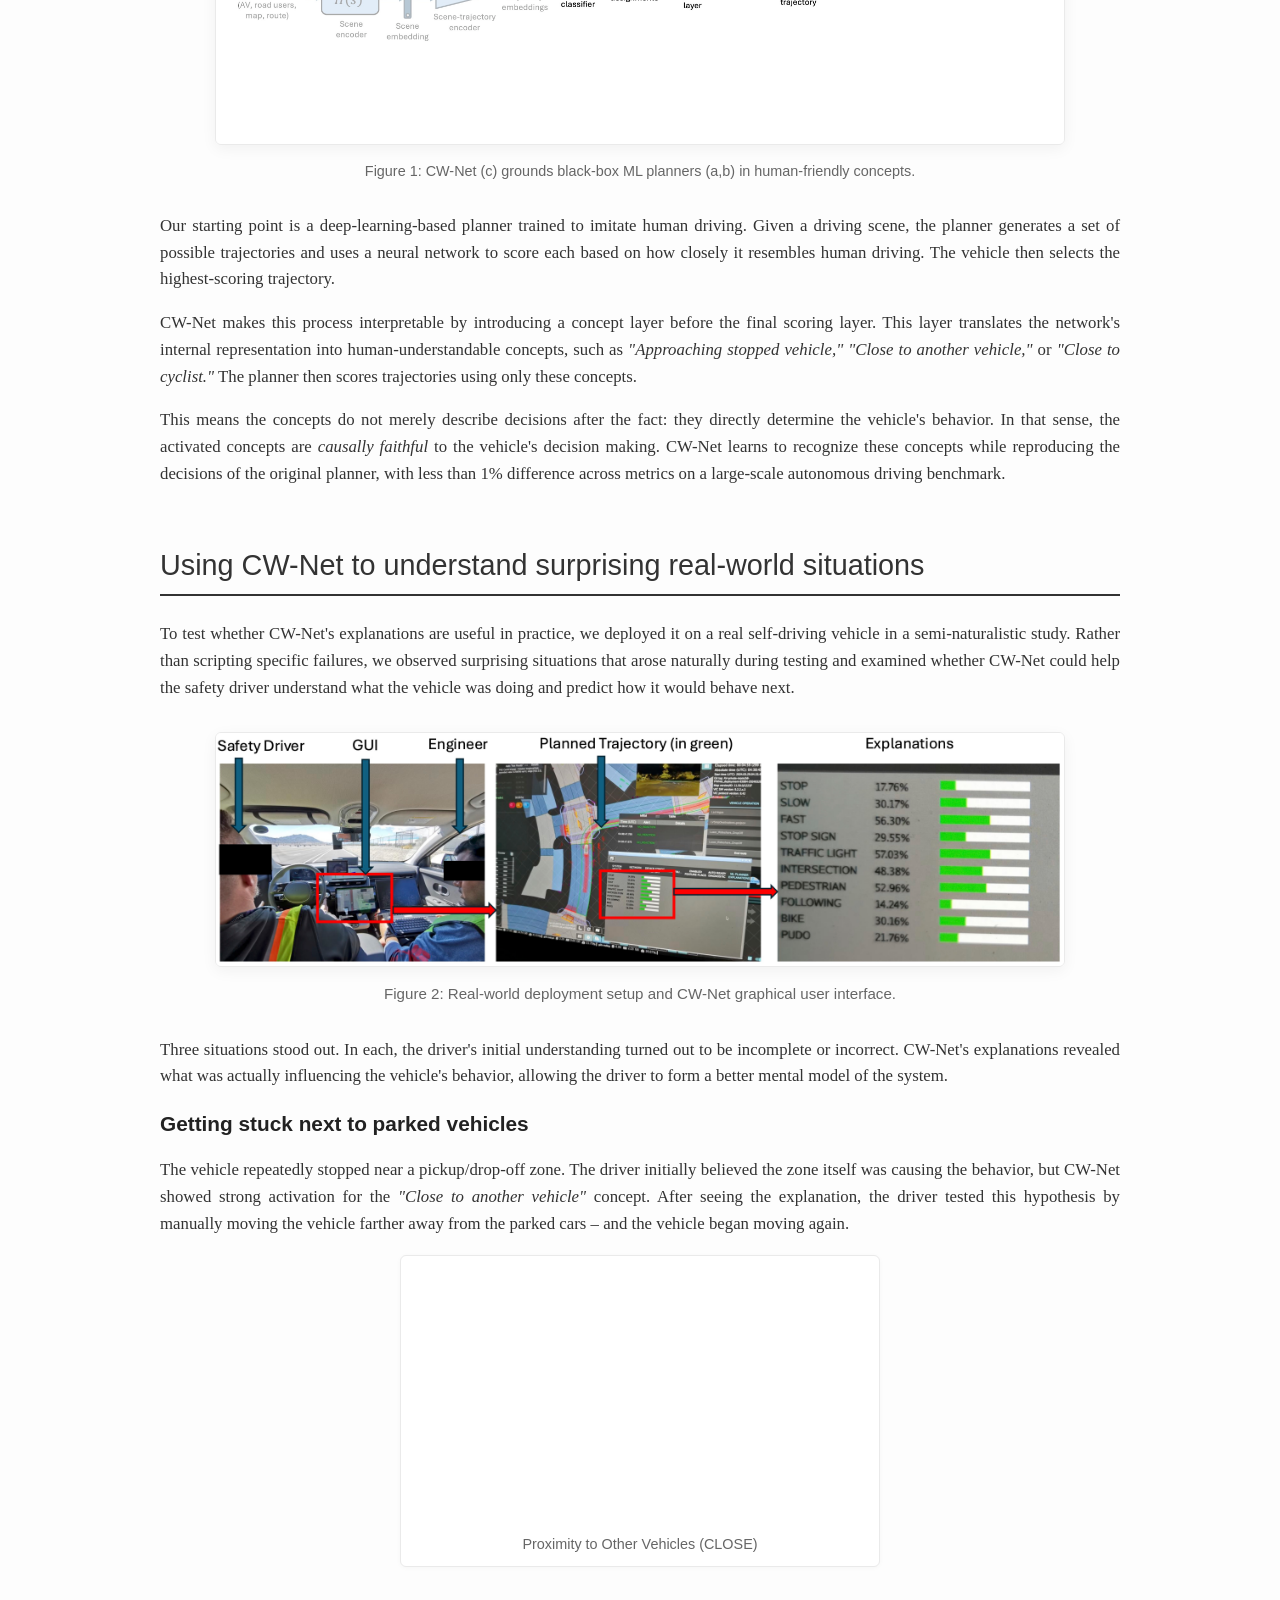
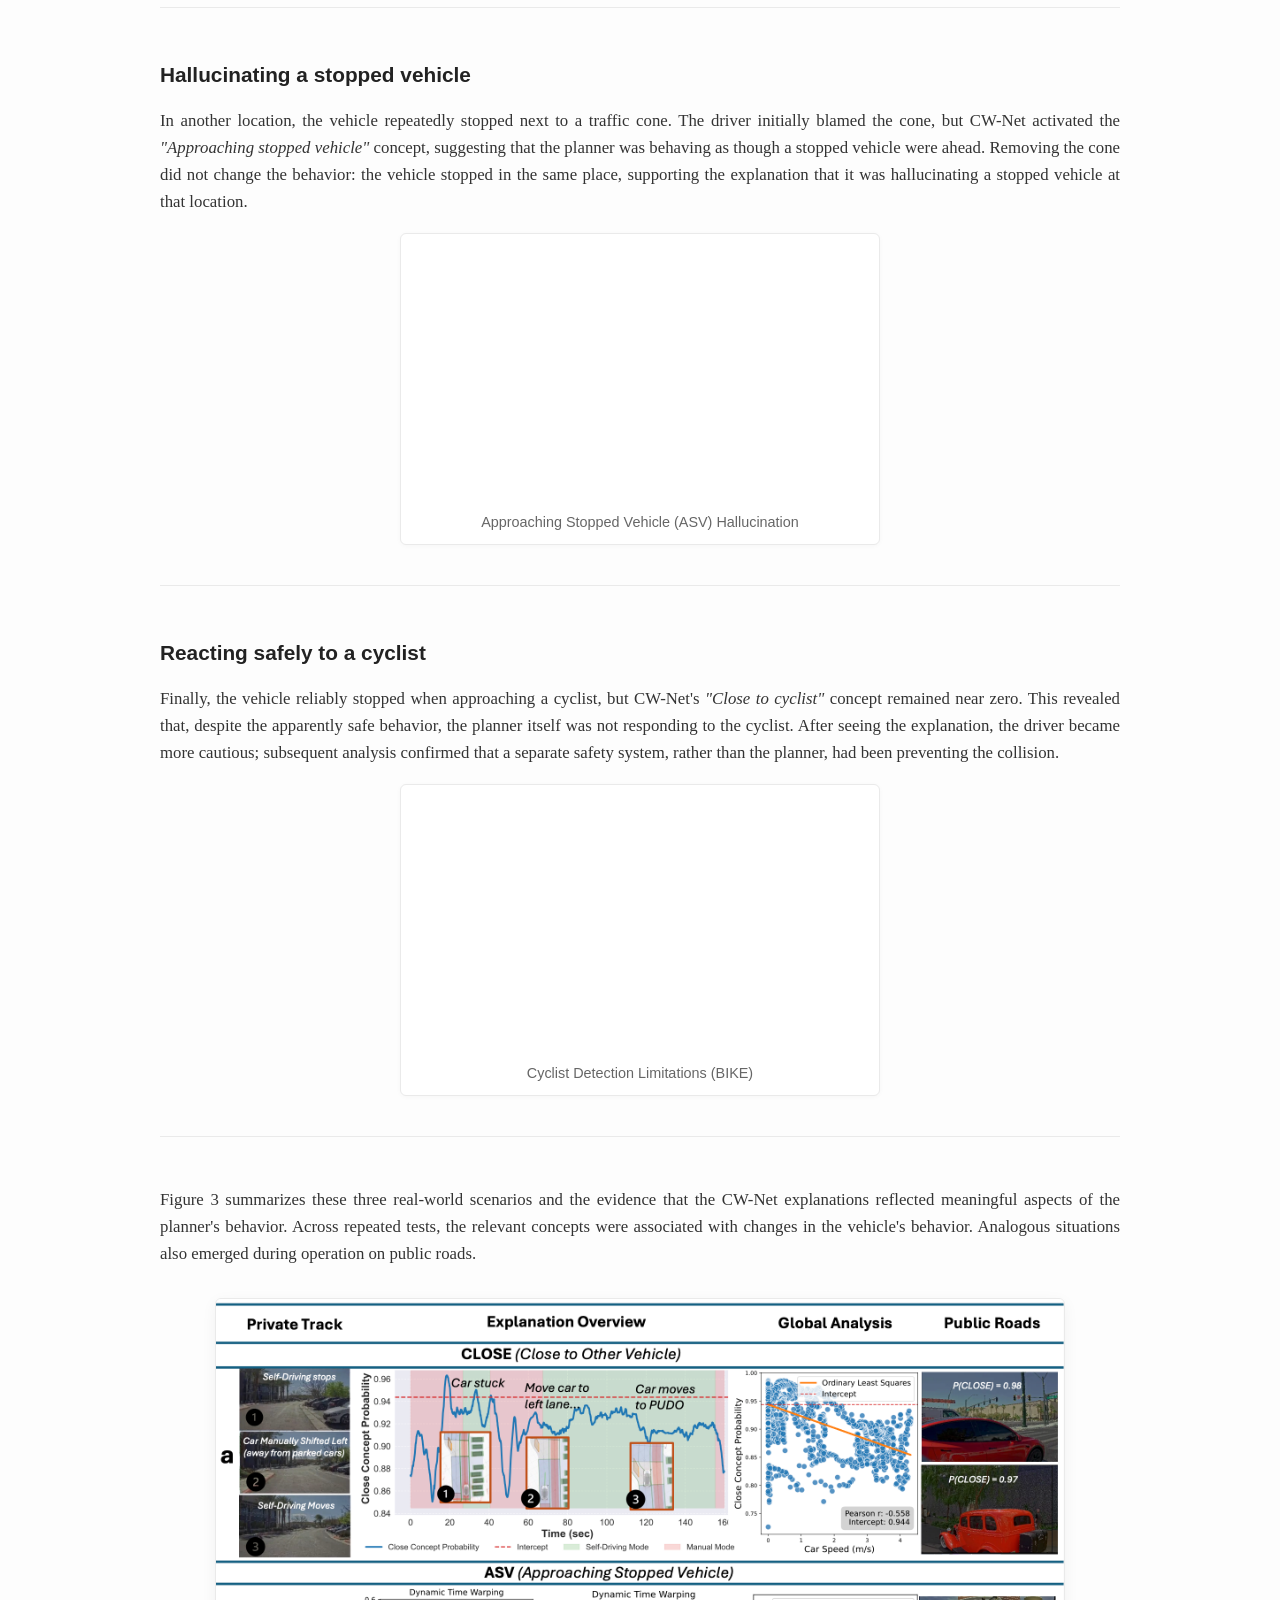
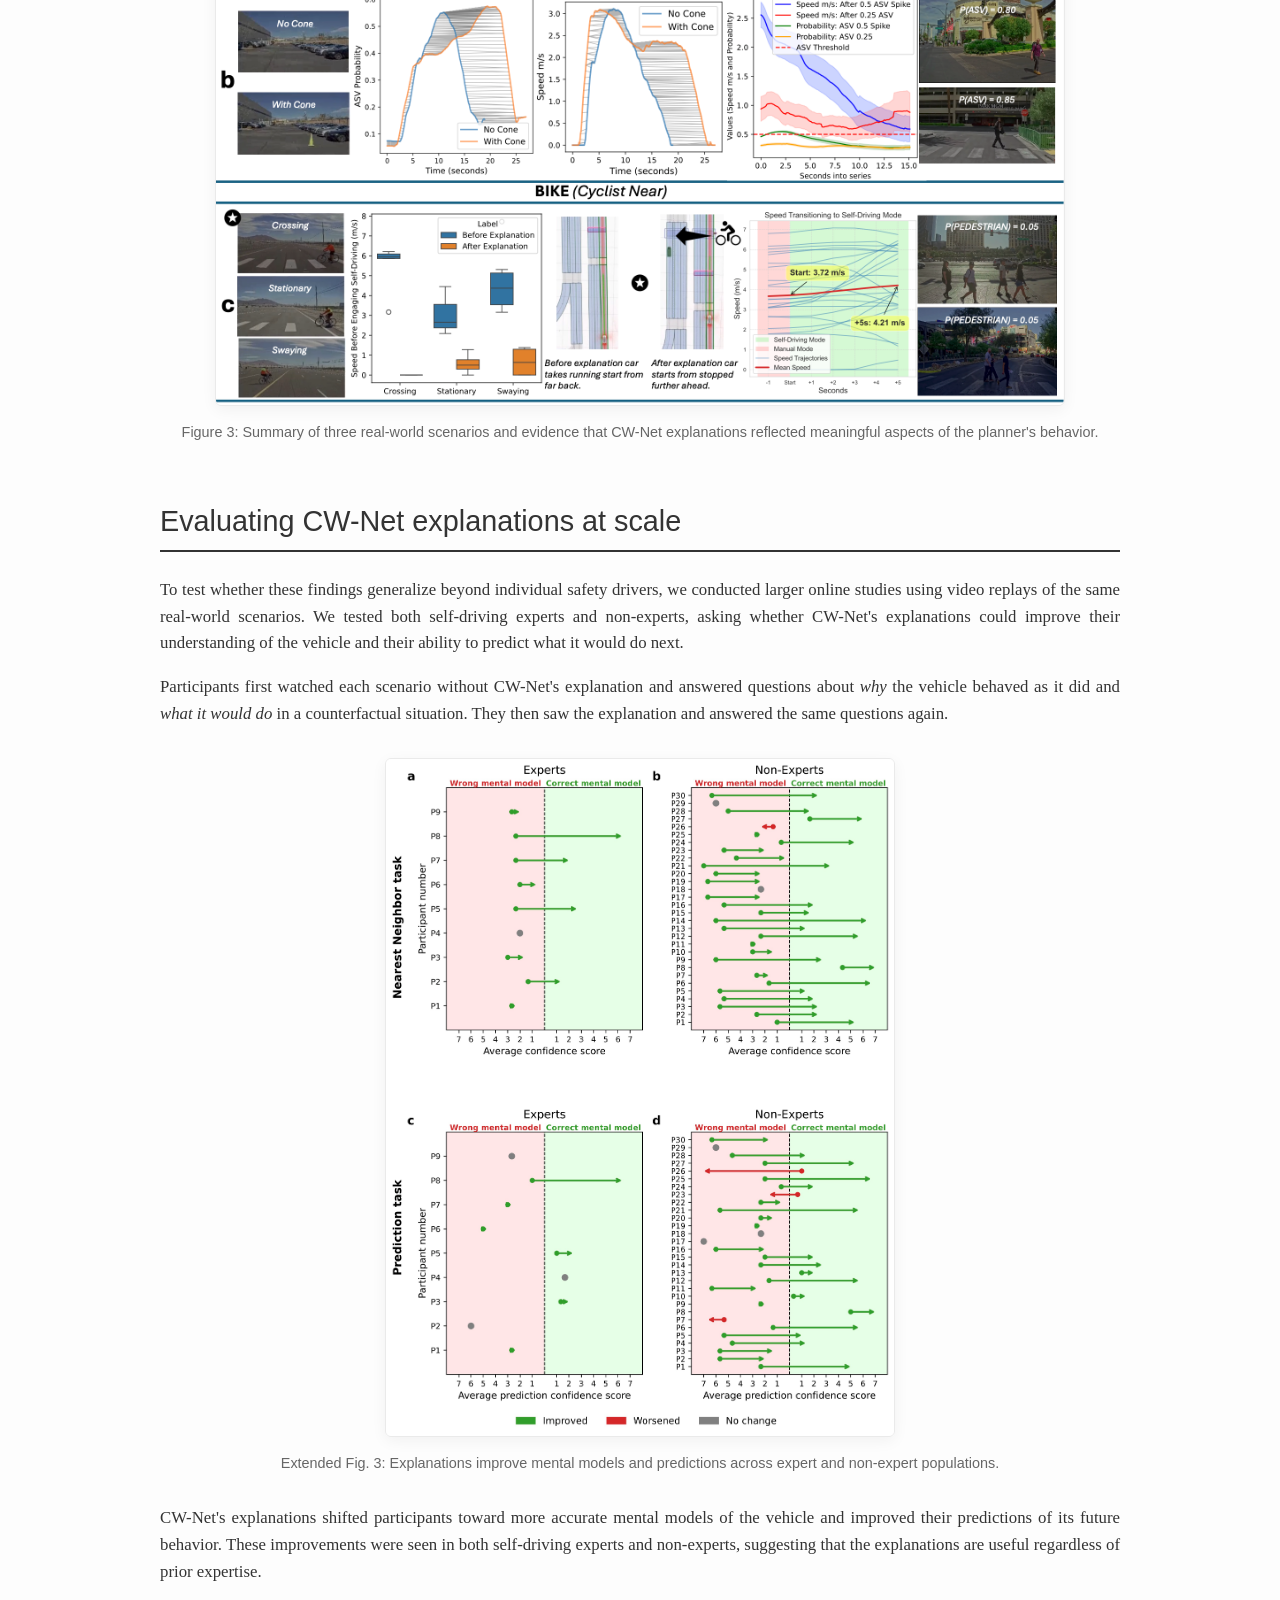
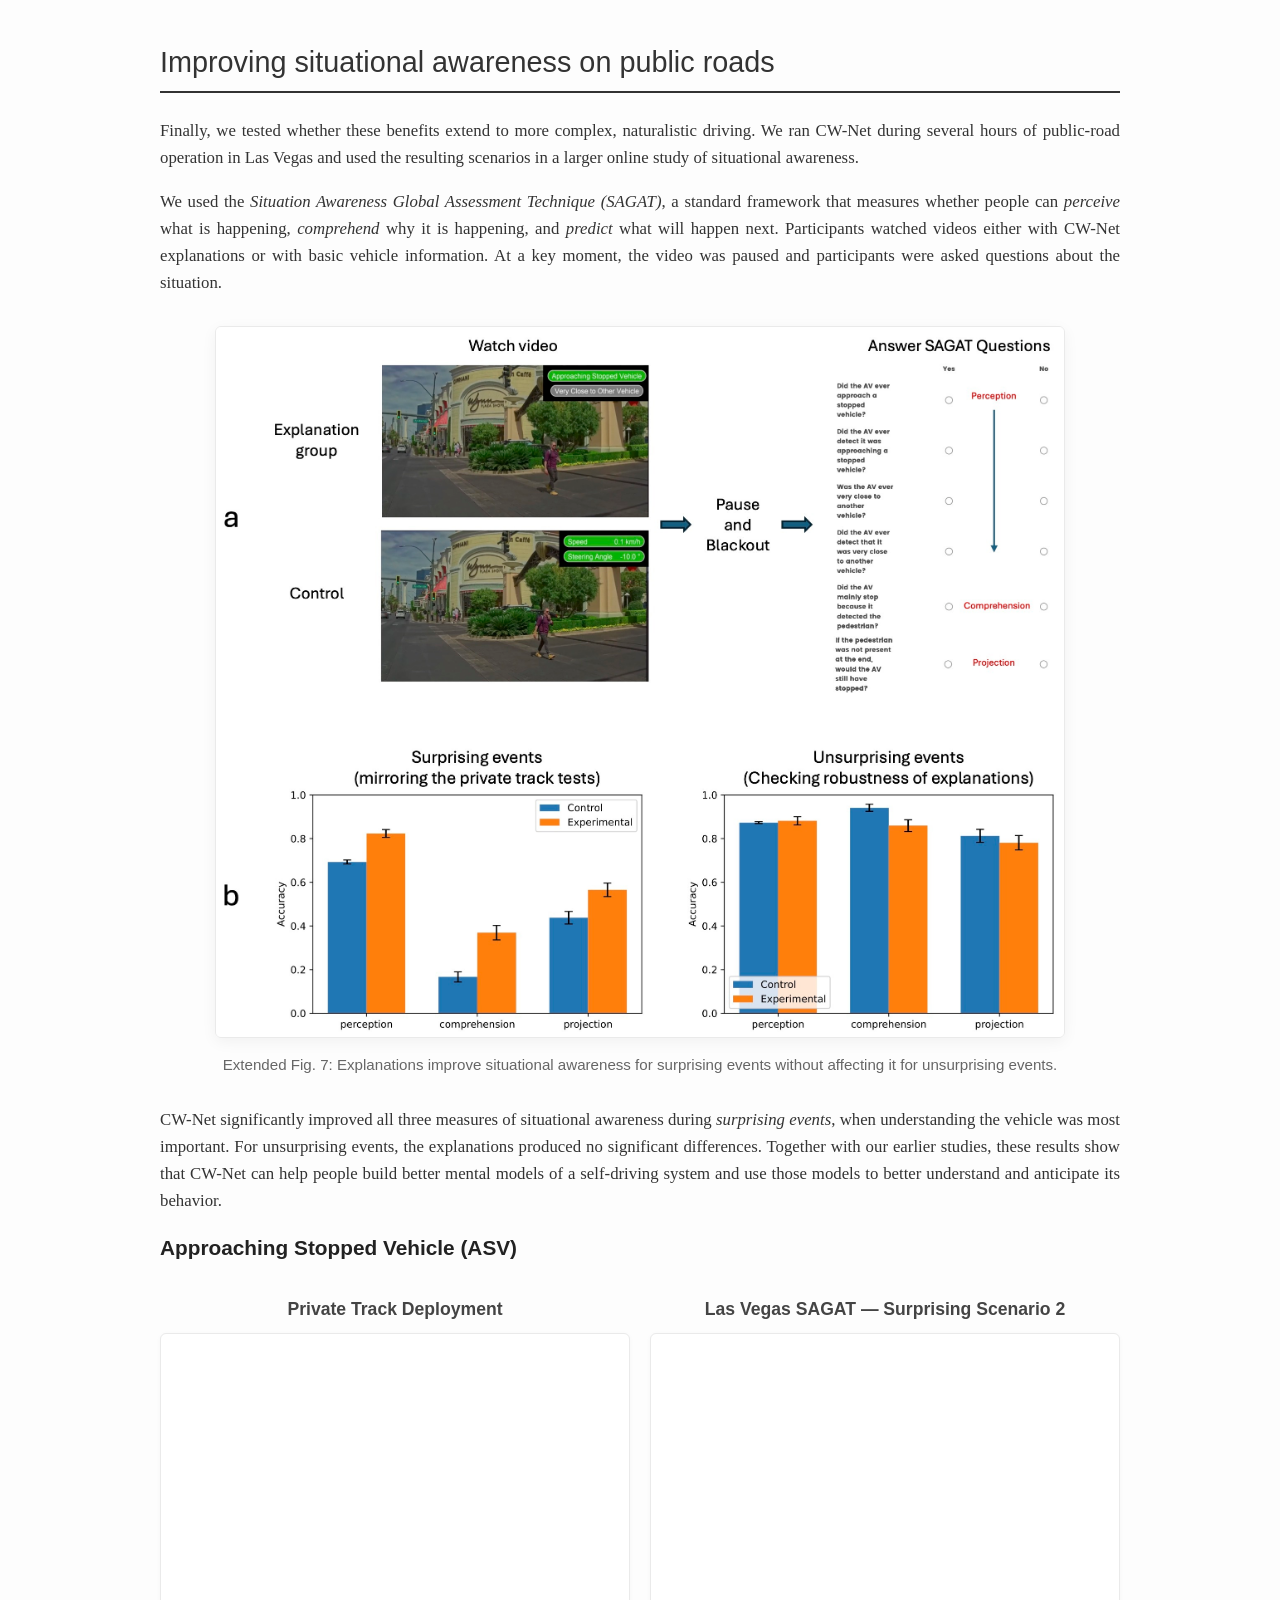
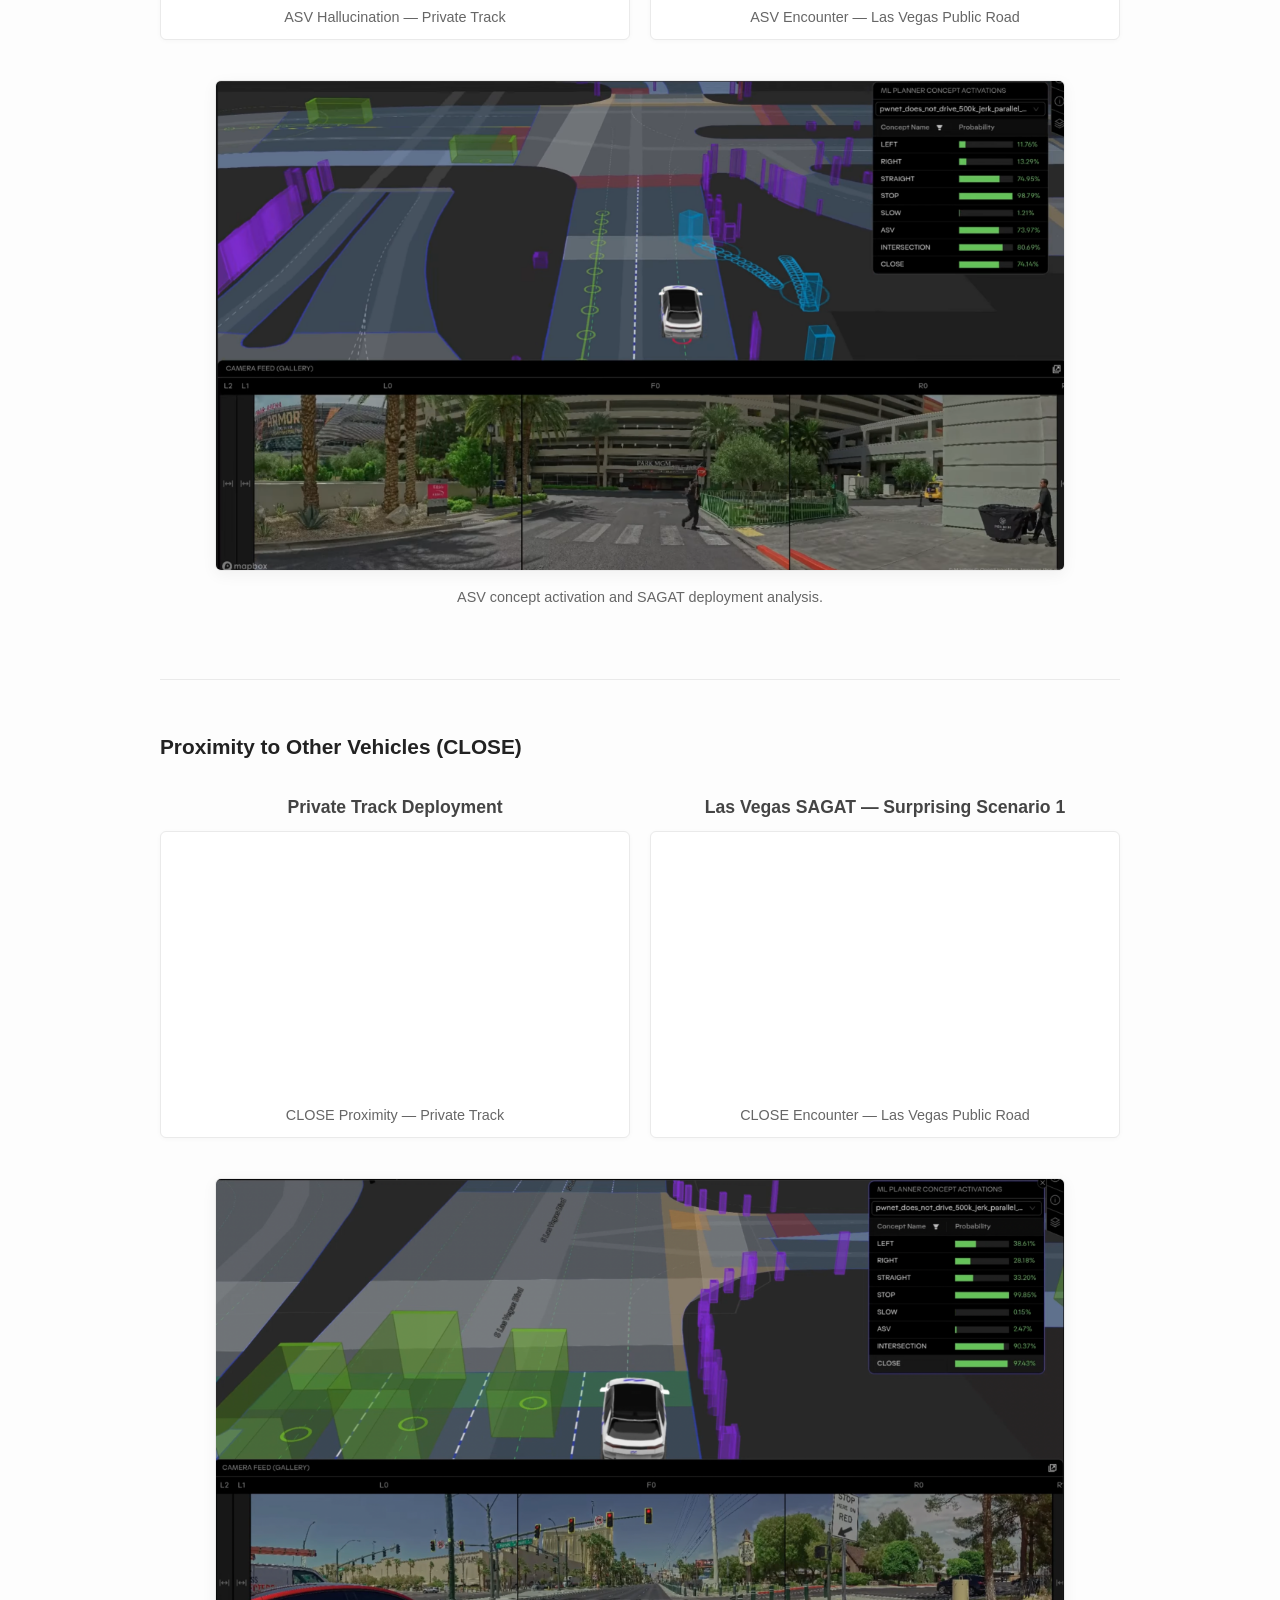
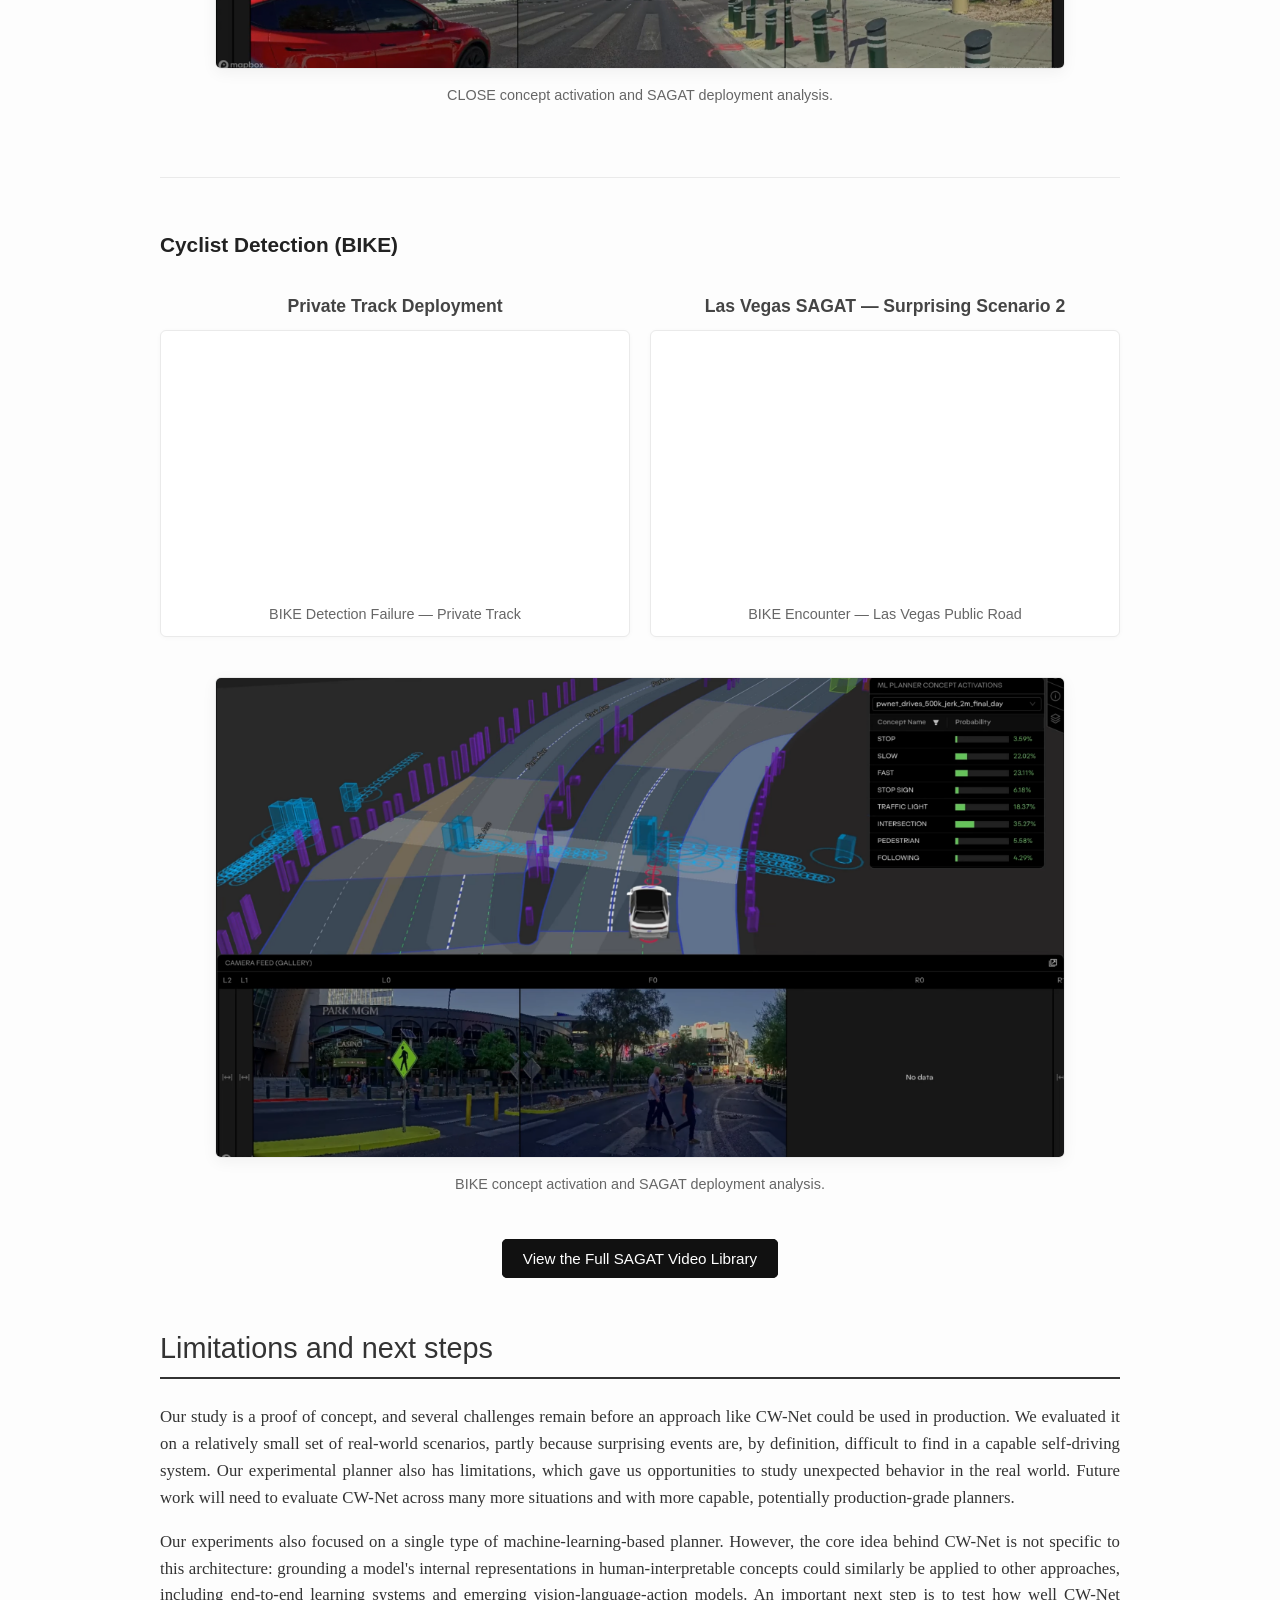
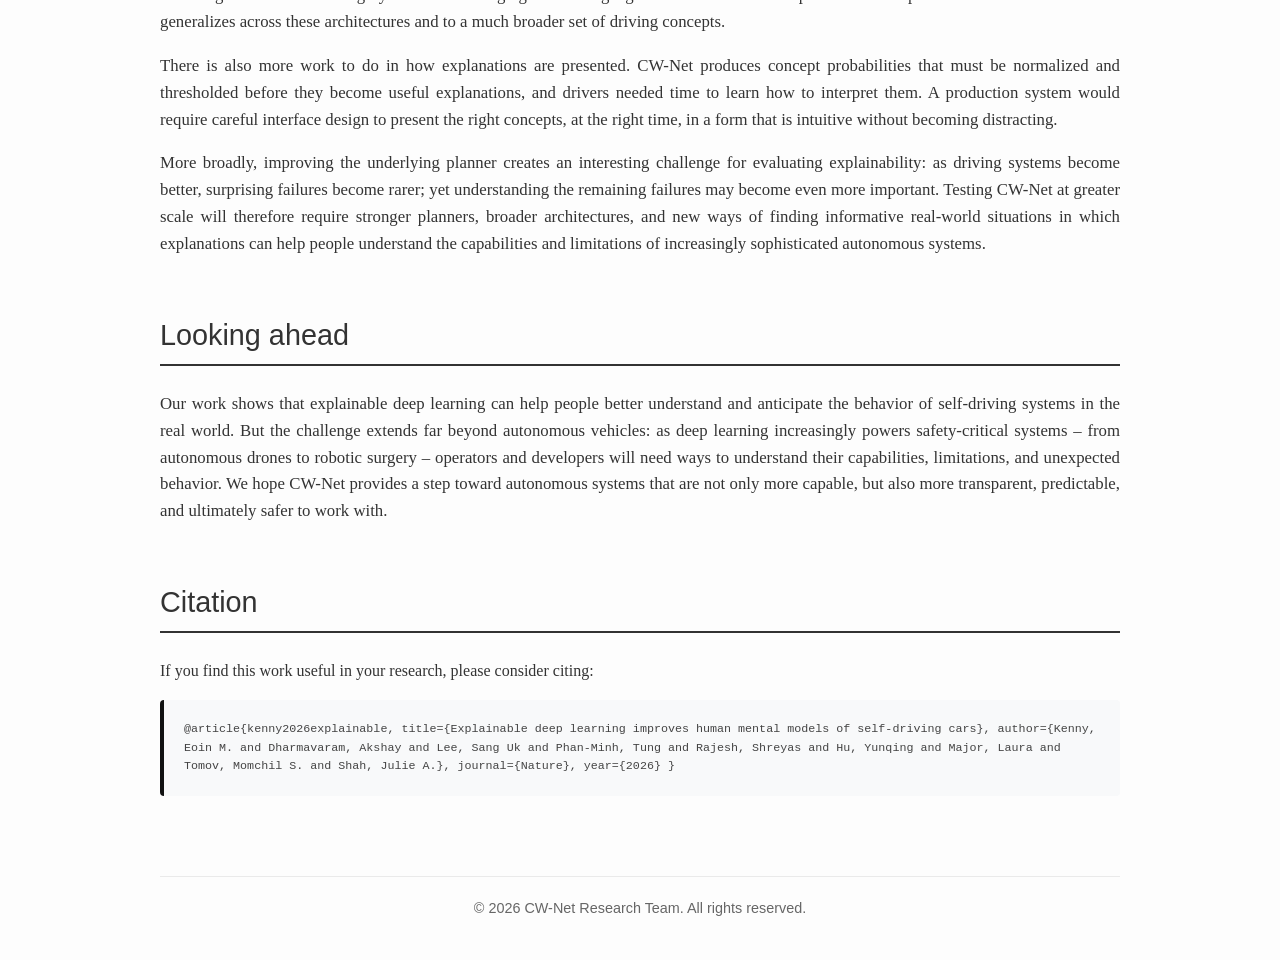
==== commit f569cf95: "add Toy Demo button" ====
--- a/index.html
+++ b/index.html
@@ -56,6 +56,7 @@
             <a href="https://github.com/EoinKenny/CW-Net-Autonomous-Driving/tree/main/data" class="btn" target="_blank">Dataset</a>
             <a href="#deployment" class="btn">Deployment Tests</a>
             <a href="videos.html" class="btn">SAGAT & Full Video Library</a>
+            <a href="https://codeocean.com/capsule/8602909/tree/v3" class="btn" target="_blank">Toy Demo</a>
         </div>
     </header>
 
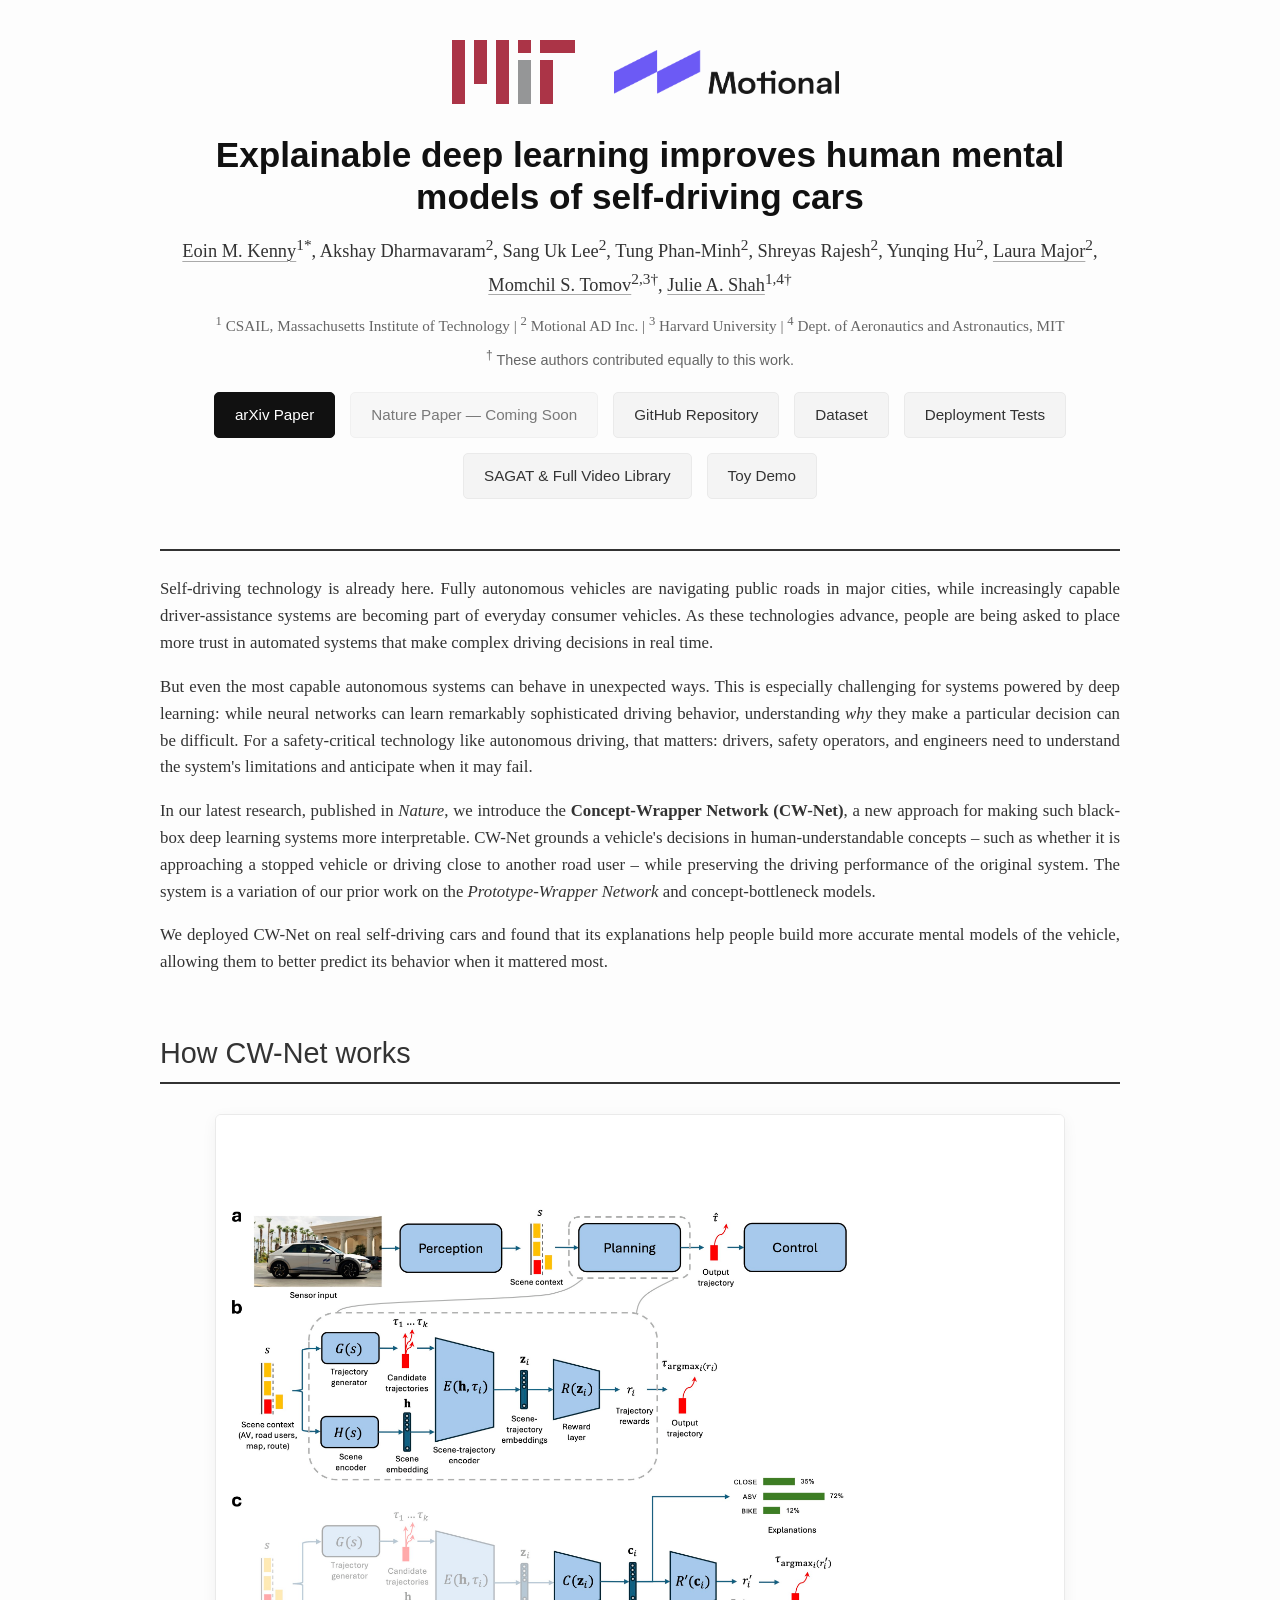
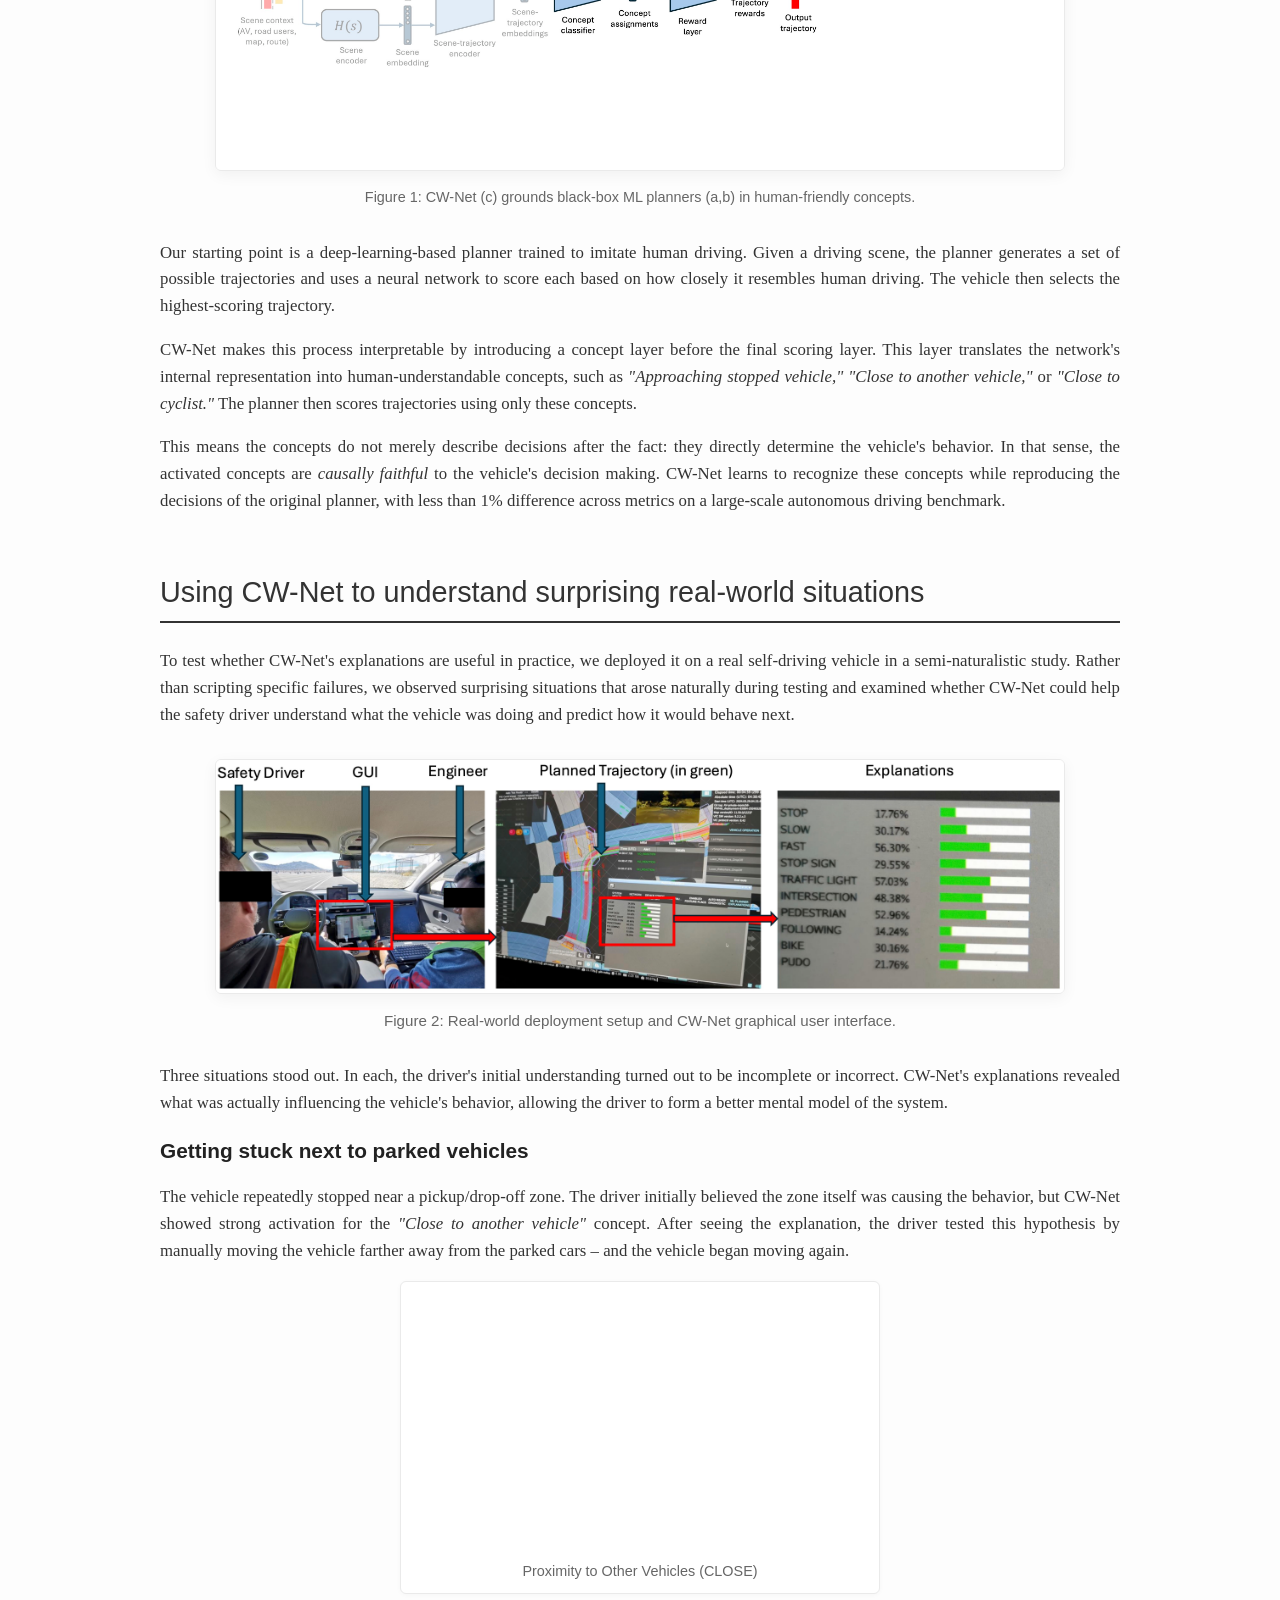
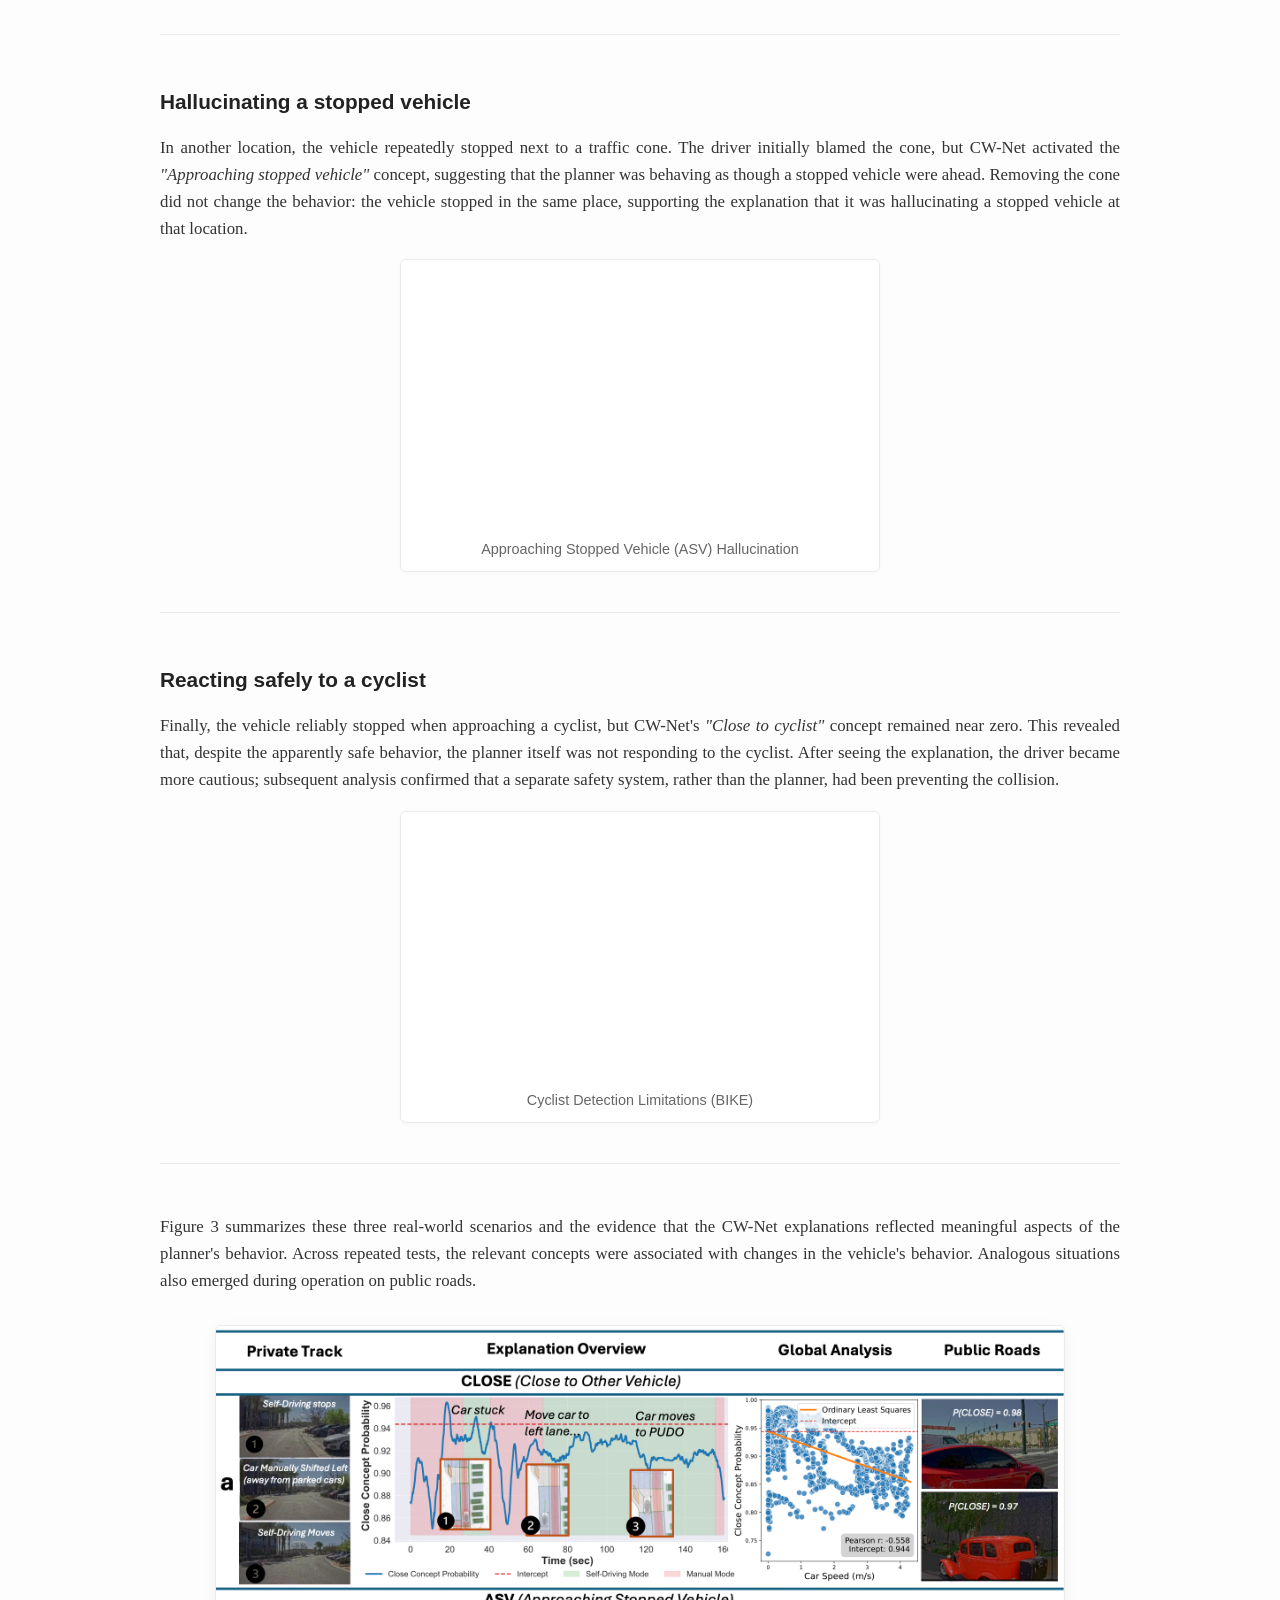
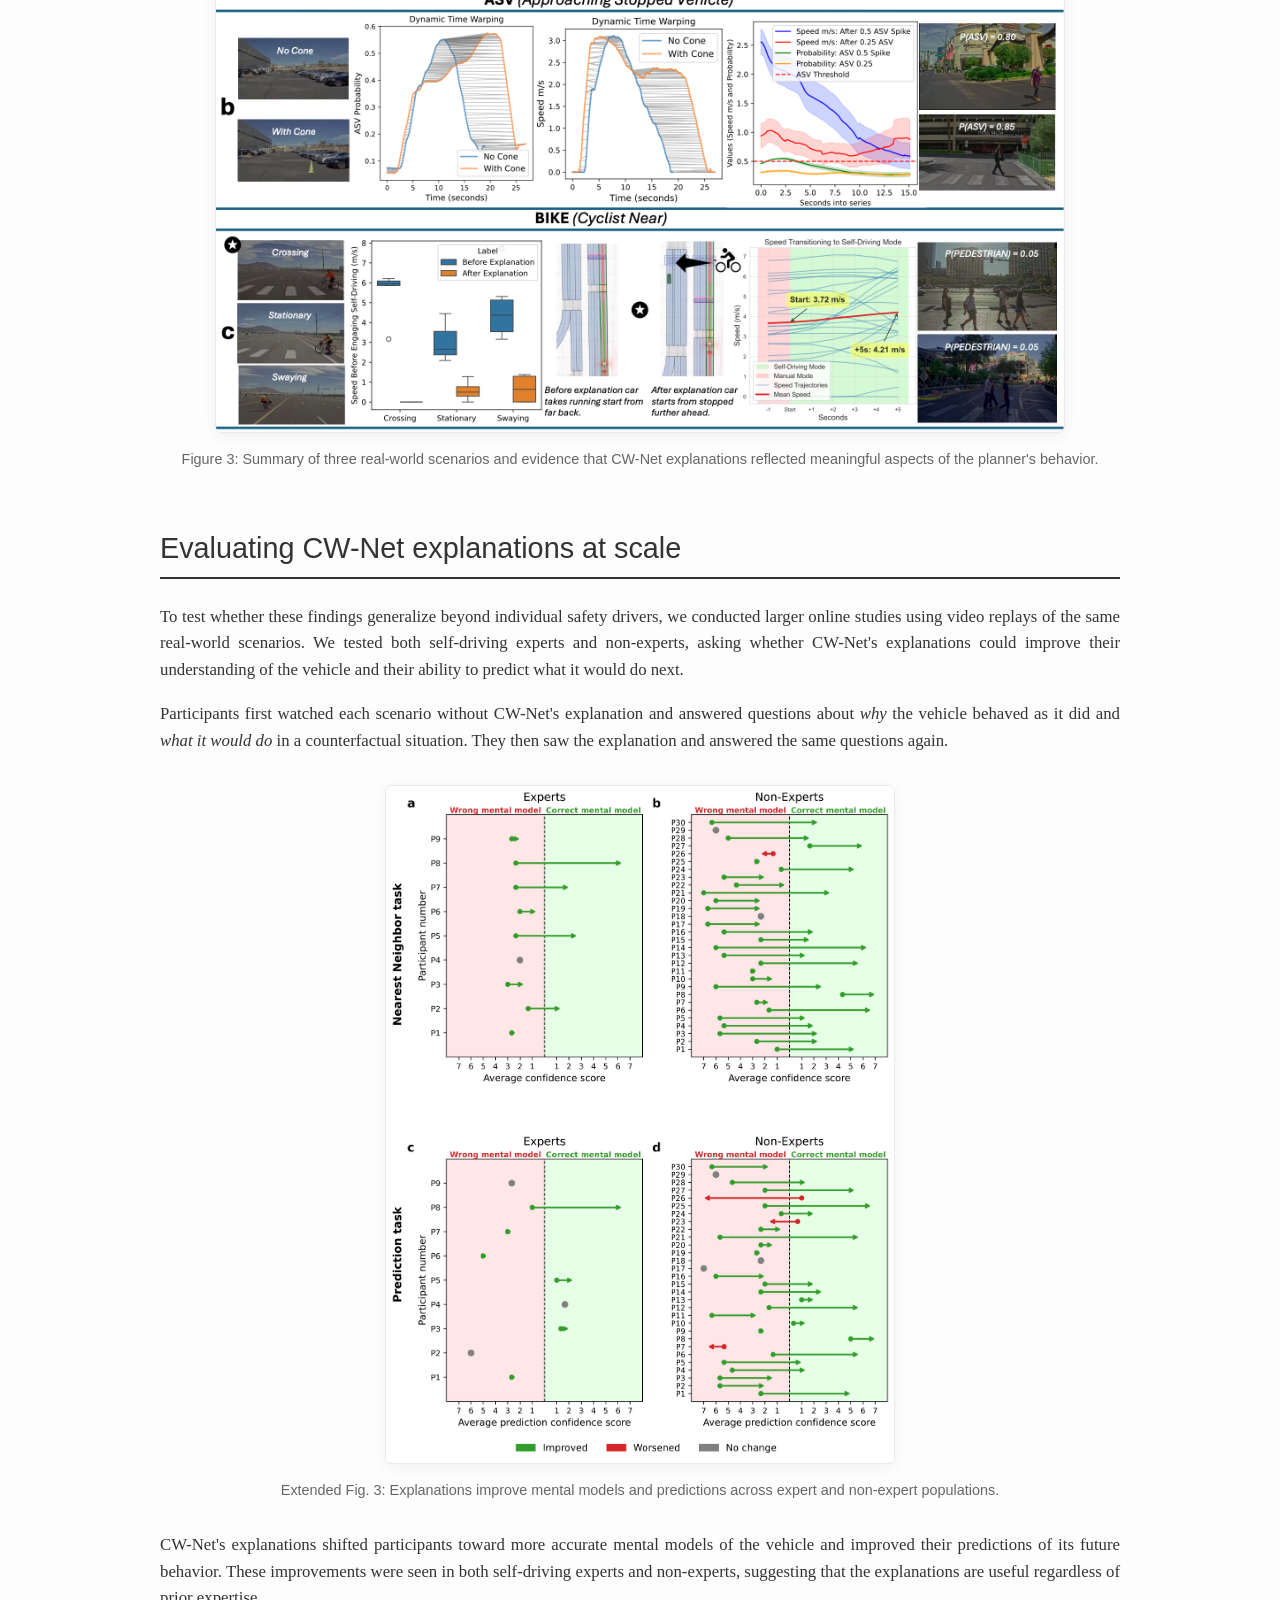
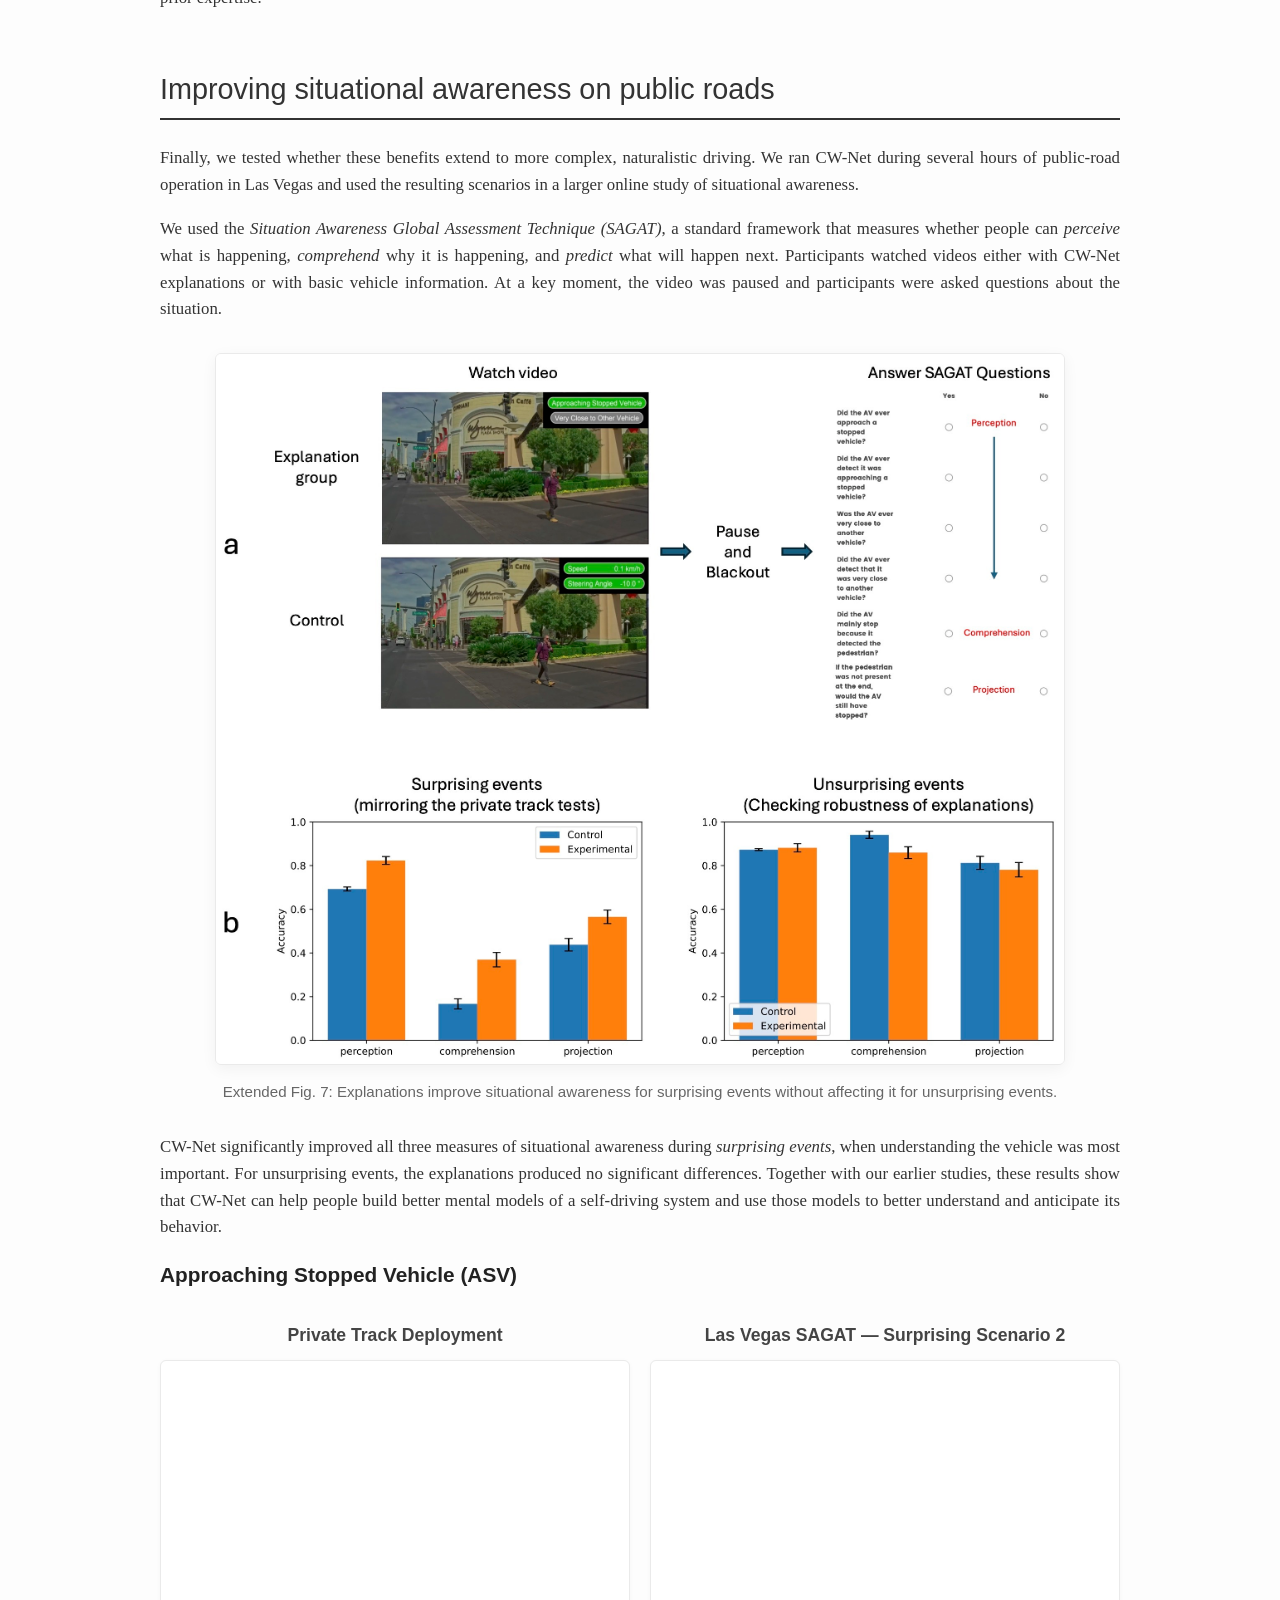
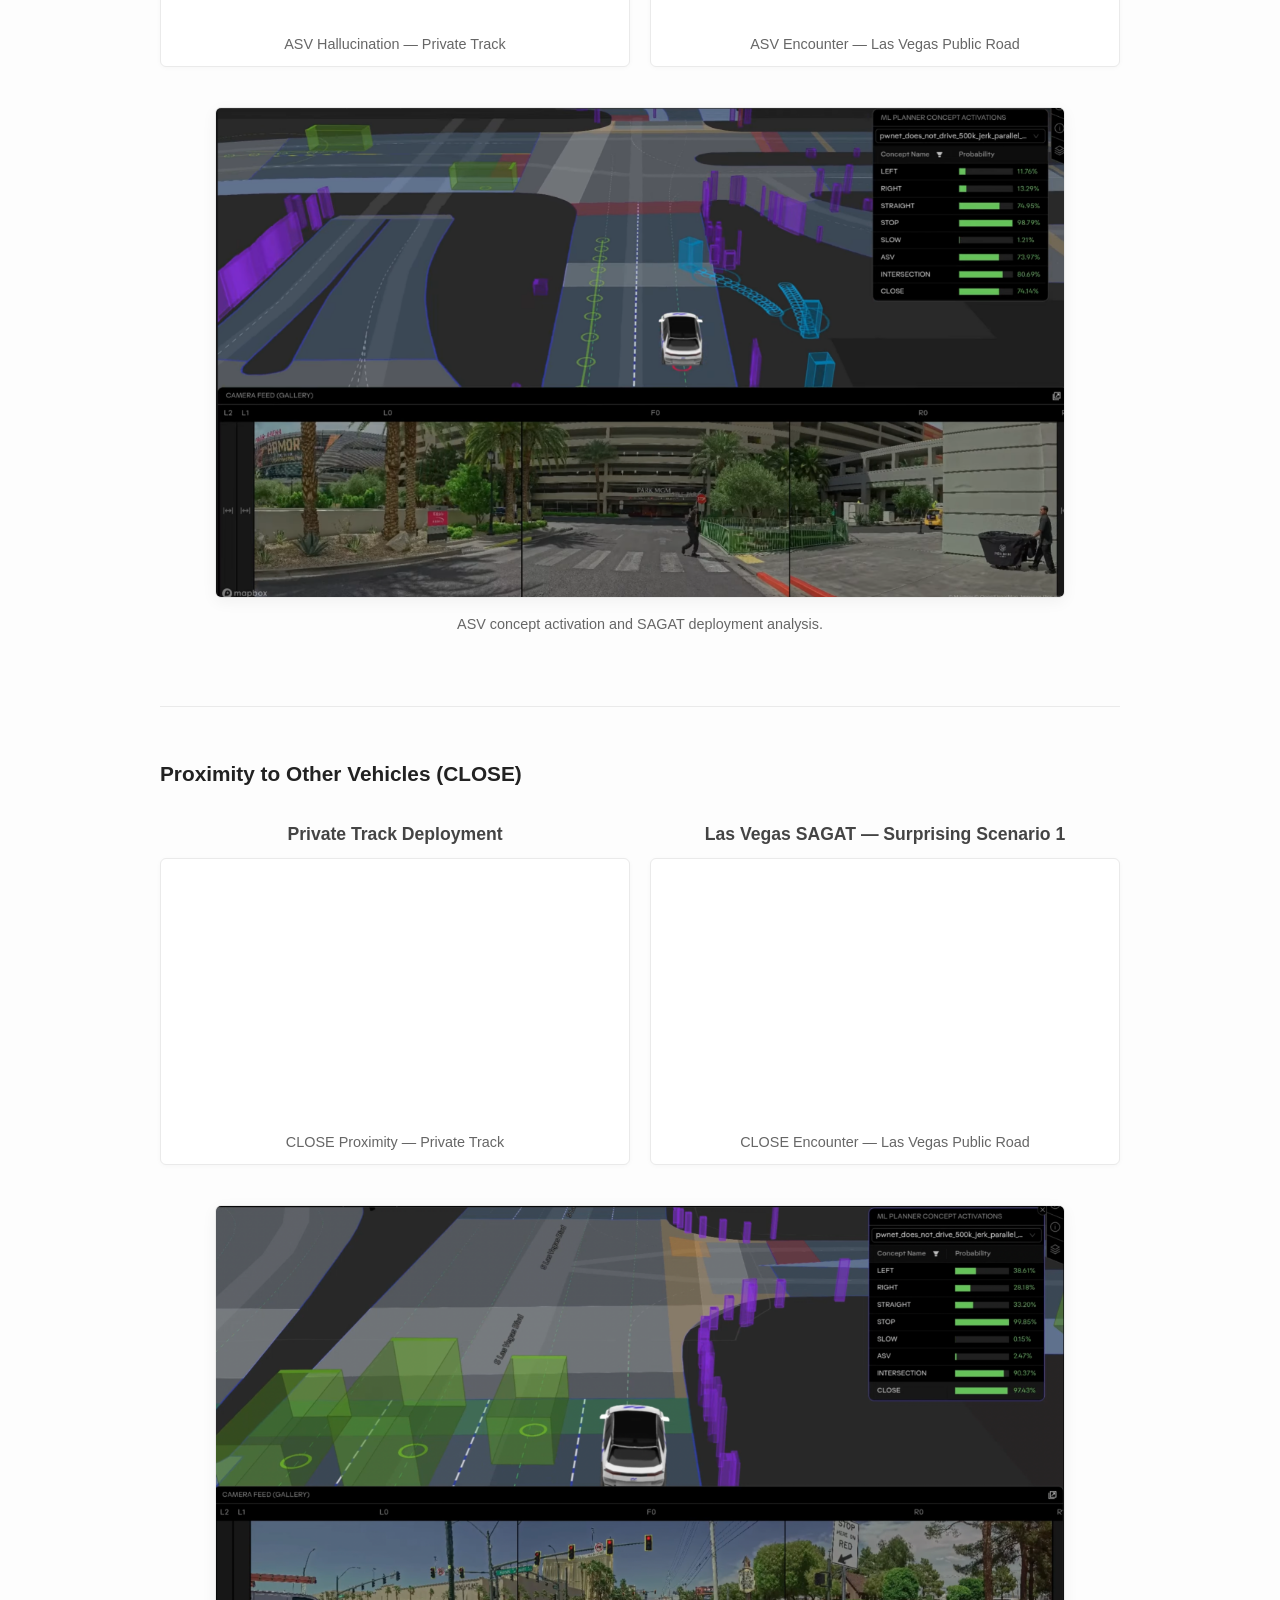
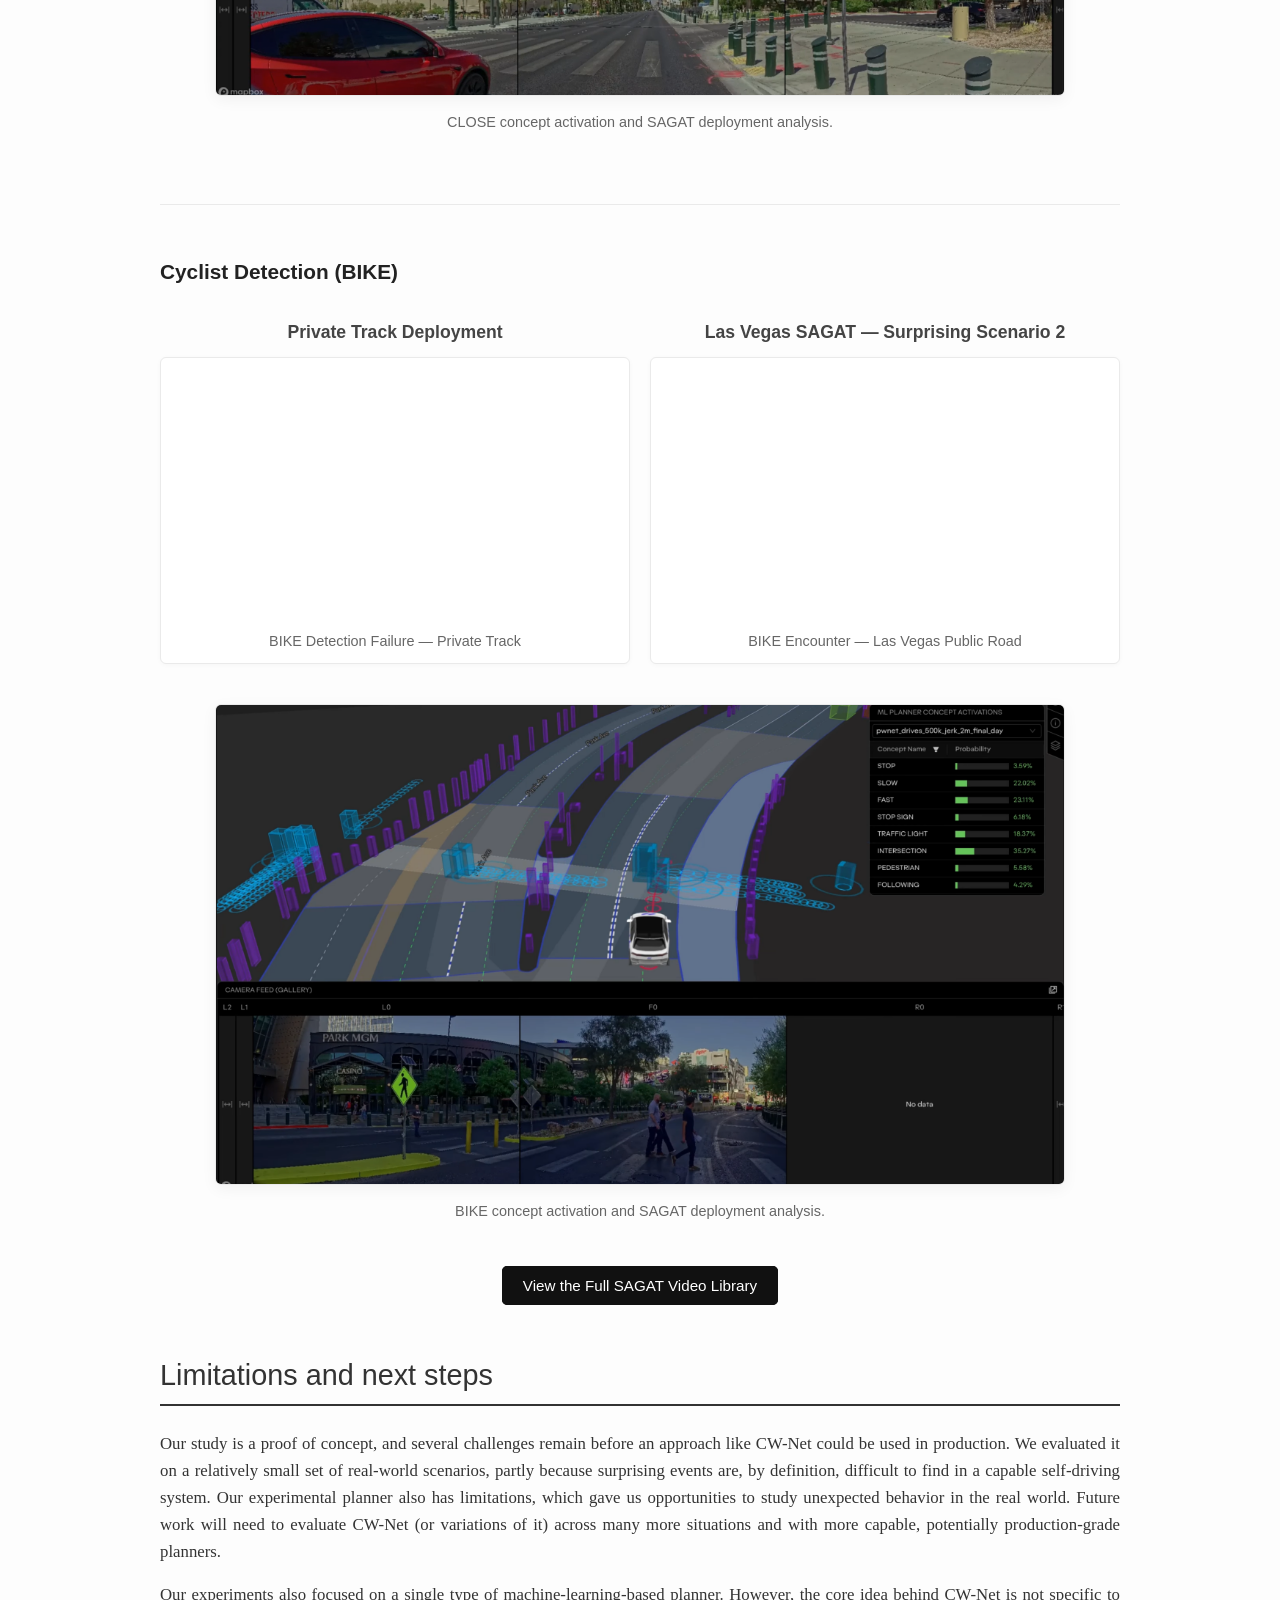
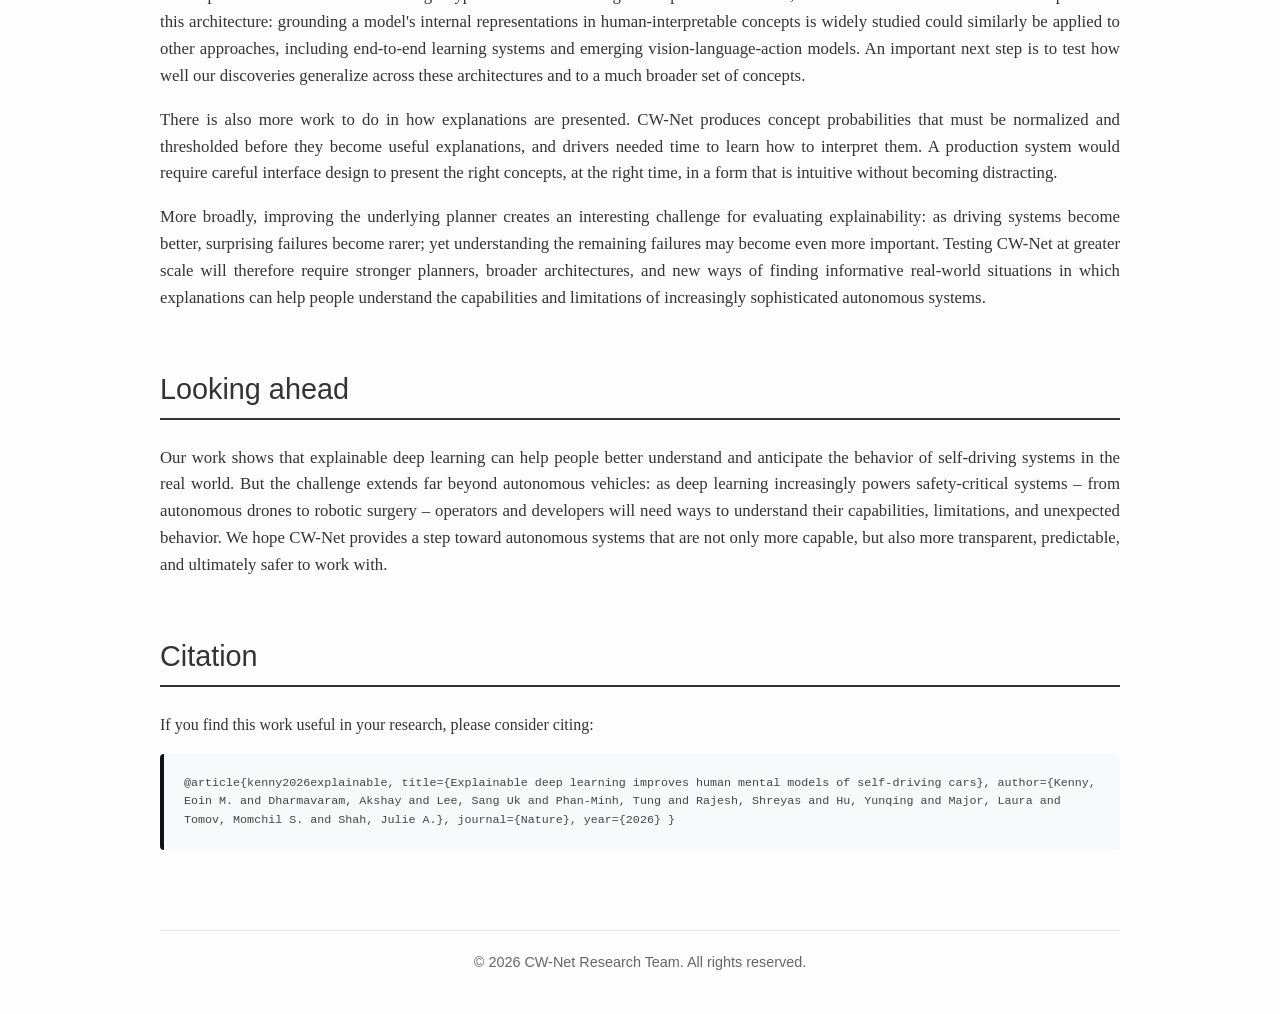
==== commit 727a83e3: "Update index.html" ====
--- a/index.html
+++ b/index.html
@@ -65,7 +65,7 @@
         <div class="abstract-text">
             <p>Self-driving technology is already here. Fully autonomous vehicles are navigating public roads in major cities, while increasingly capable driver-assistance systems are becoming part of everyday consumer vehicles. As these technologies advance, people are being asked to place more trust in automated systems that make complex driving decisions in real time.</p>
             <p>But even the most capable autonomous systems can behave in unexpected ways. This is especially challenging for systems powered by deep learning: while neural networks can learn remarkably sophisticated driving behavior, understanding <em>why</em> they make a particular decision can be difficult. For a safety-critical technology like autonomous driving, that matters: drivers, safety operators, and engineers need to understand the system's limitations and anticipate when it may fail.</p>
-            <p>In our latest research, published in <em>Nature</em>, we introduce the <strong>Concept-Wrapper Network (CW-Net)</strong>, a new approach for making such black-box deep learning systems more interpretable. CW-Net grounds a vehicle's decisions in human-understandable concepts – such as whether it is approaching a stopped vehicle or driving close to another road user – while preserving the driving performance of the original system.</p>
+            <p>In our latest research, published in <em>Nature</em>, we introduce the <strong>Concept-Wrapper Network (CW-Net)</strong>, a new approach for making such black-box deep learning systems more interpretable. CW-Net grounds a vehicle's decisions in human-understandable concepts – such as whether it is approaching a stopped vehicle or driving close to another road user – while preserving the driving performance of the original system. The system is a variation of our prior work on the <em>Prototype-Wrapper Network</em> and concept-bottleneck models.</p>
             <p>We deployed CW-Net on real self-driving cars and found that its explanations help people build more accurate mental models of the vehicle, allowing them to better predict its behavior when it mattered most.</p>
         </div>
     </section>
@@ -243,8 +243,8 @@
     <section class="content-section" id="limitations">
         <h2 class="section-title sans-serif">Limitations and next steps</h2>
         <div class="abstract-text">
-            <p>Our study is a proof of concept, and several challenges remain before an approach like CW-Net could be used in production. We evaluated it on a relatively small set of real-world scenarios, partly because surprising events are, by definition, difficult to find in a capable self-driving system. Our experimental planner also has limitations, which gave us opportunities to study unexpected behavior in the real world. Future work will need to evaluate CW-Net across many more situations and with more capable, potentially production-grade planners.</p>
-            <p>Our experiments also focused on a single type of machine-learning-based planner. However, the core idea behind CW-Net is not specific to this architecture: grounding a model's internal representations in human-interpretable concepts could similarly be applied to other approaches, including end-to-end learning systems and emerging vision-language-action models. An important next step is to test how well CW-Net generalizes across these architectures and to a much broader set of driving concepts.</p>
+            <p>Our study is a proof of concept, and several challenges remain before an approach like CW-Net could be used in production. We evaluated it on a relatively small set of real-world scenarios, partly because surprising events are, by definition, difficult to find in a capable self-driving system. Our experimental planner also has limitations, which gave us opportunities to study unexpected behavior in the real world. Future work will need to evaluate CW-Net (or variations of it) across many more situations and with more capable, potentially production-grade planners.</p>
+            <p>Our experiments also focused on a single type of machine-learning-based planner. However, the core idea behind CW-Net is not specific to this architecture: grounding a model's internal representations in human-interpretable concepts is widely studied could similarly be applied to other approaches, including end-to-end learning systems and emerging vision-language-action models. An important next step is to test how well our discoveries generalize across these architectures and to a much broader set of concepts.</p>
             <p>There is also more work to do in how explanations are presented. CW-Net produces concept probabilities that must be normalized and thresholded before they become useful explanations, and drivers needed time to learn how to interpret them. A production system would require careful interface design to present the right concepts, at the right time, in a form that is intuitive without becoming distracting.</p>
             <p>More broadly, improving the underlying planner creates an interesting challenge for evaluating explainability: as driving systems become better, surprising failures become rarer; yet understanding the remaining failures may become even more important. Testing CW-Net at greater scale will therefore require stronger planners, broader architectures, and new ways of finding informative real-world situations in which explanations can help people understand the capabilities and limitations of increasingly sophisticated autonomous systems.</p>
         </div>
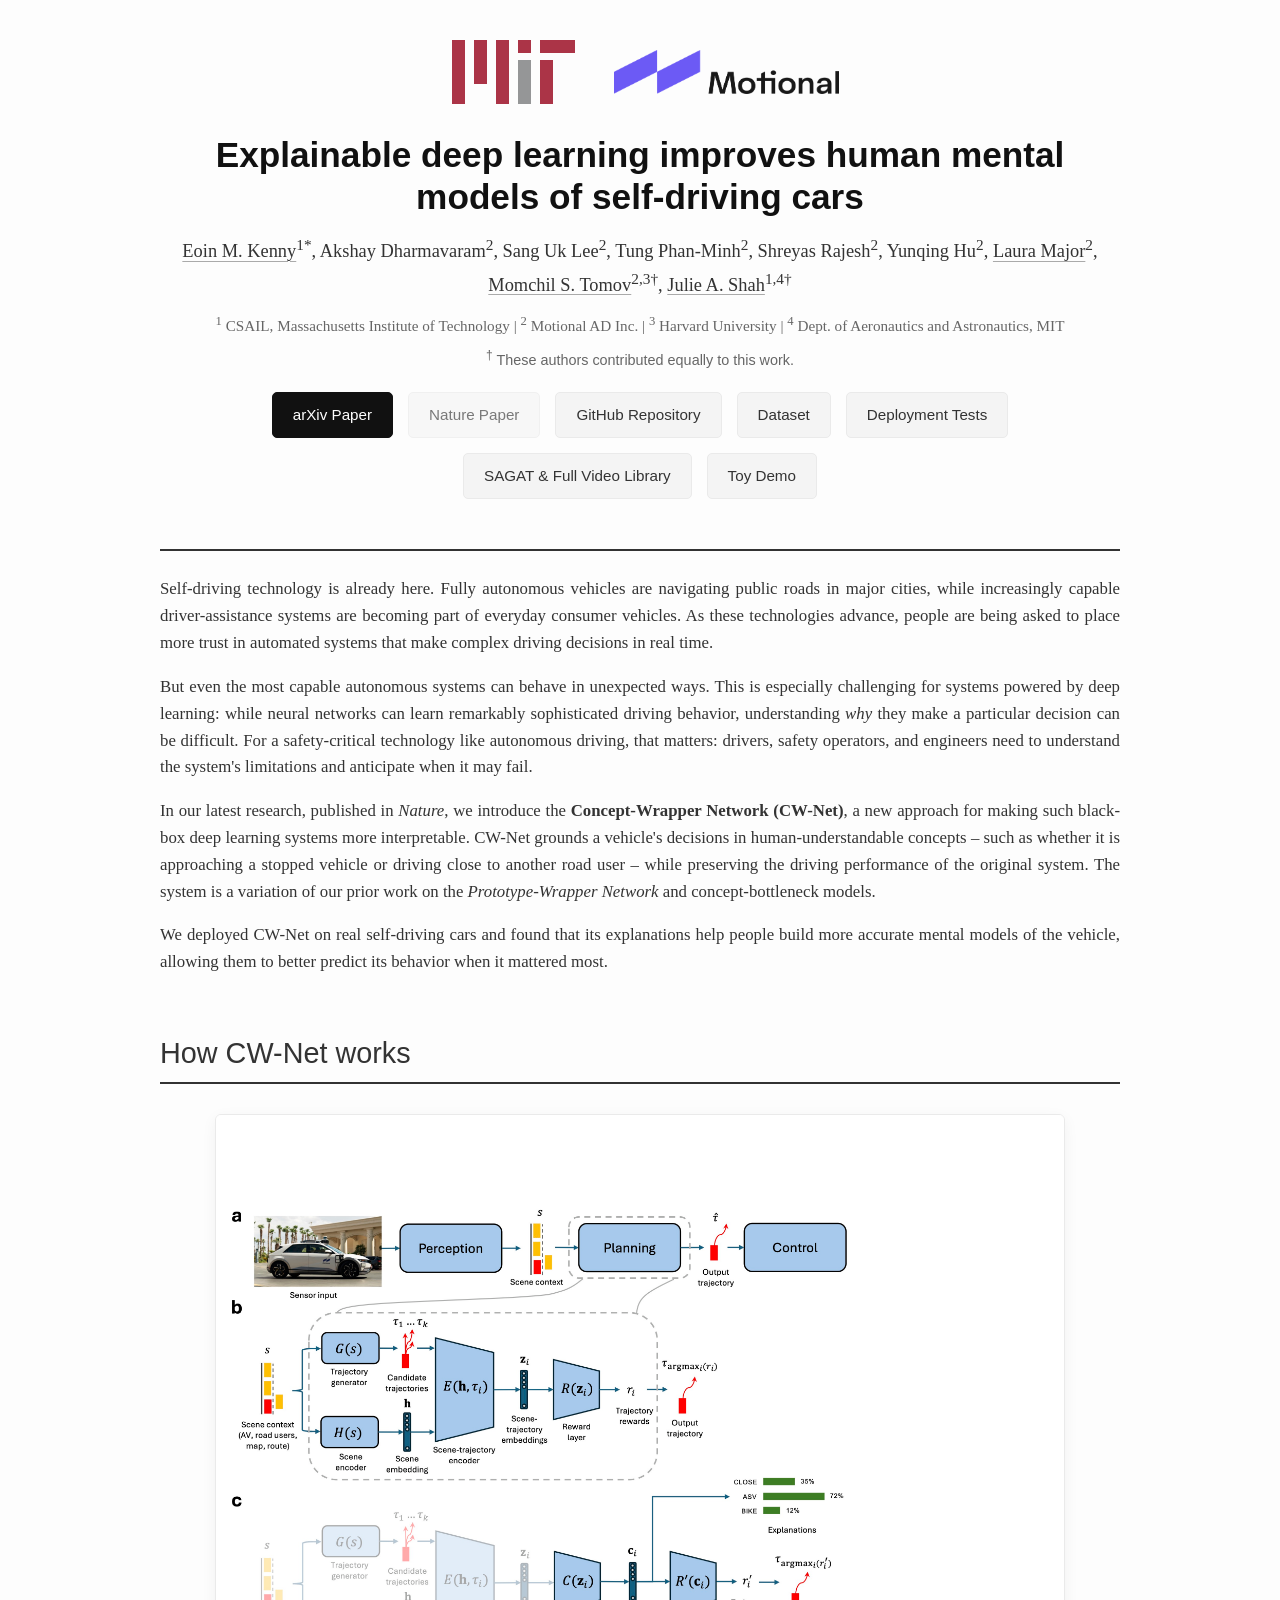
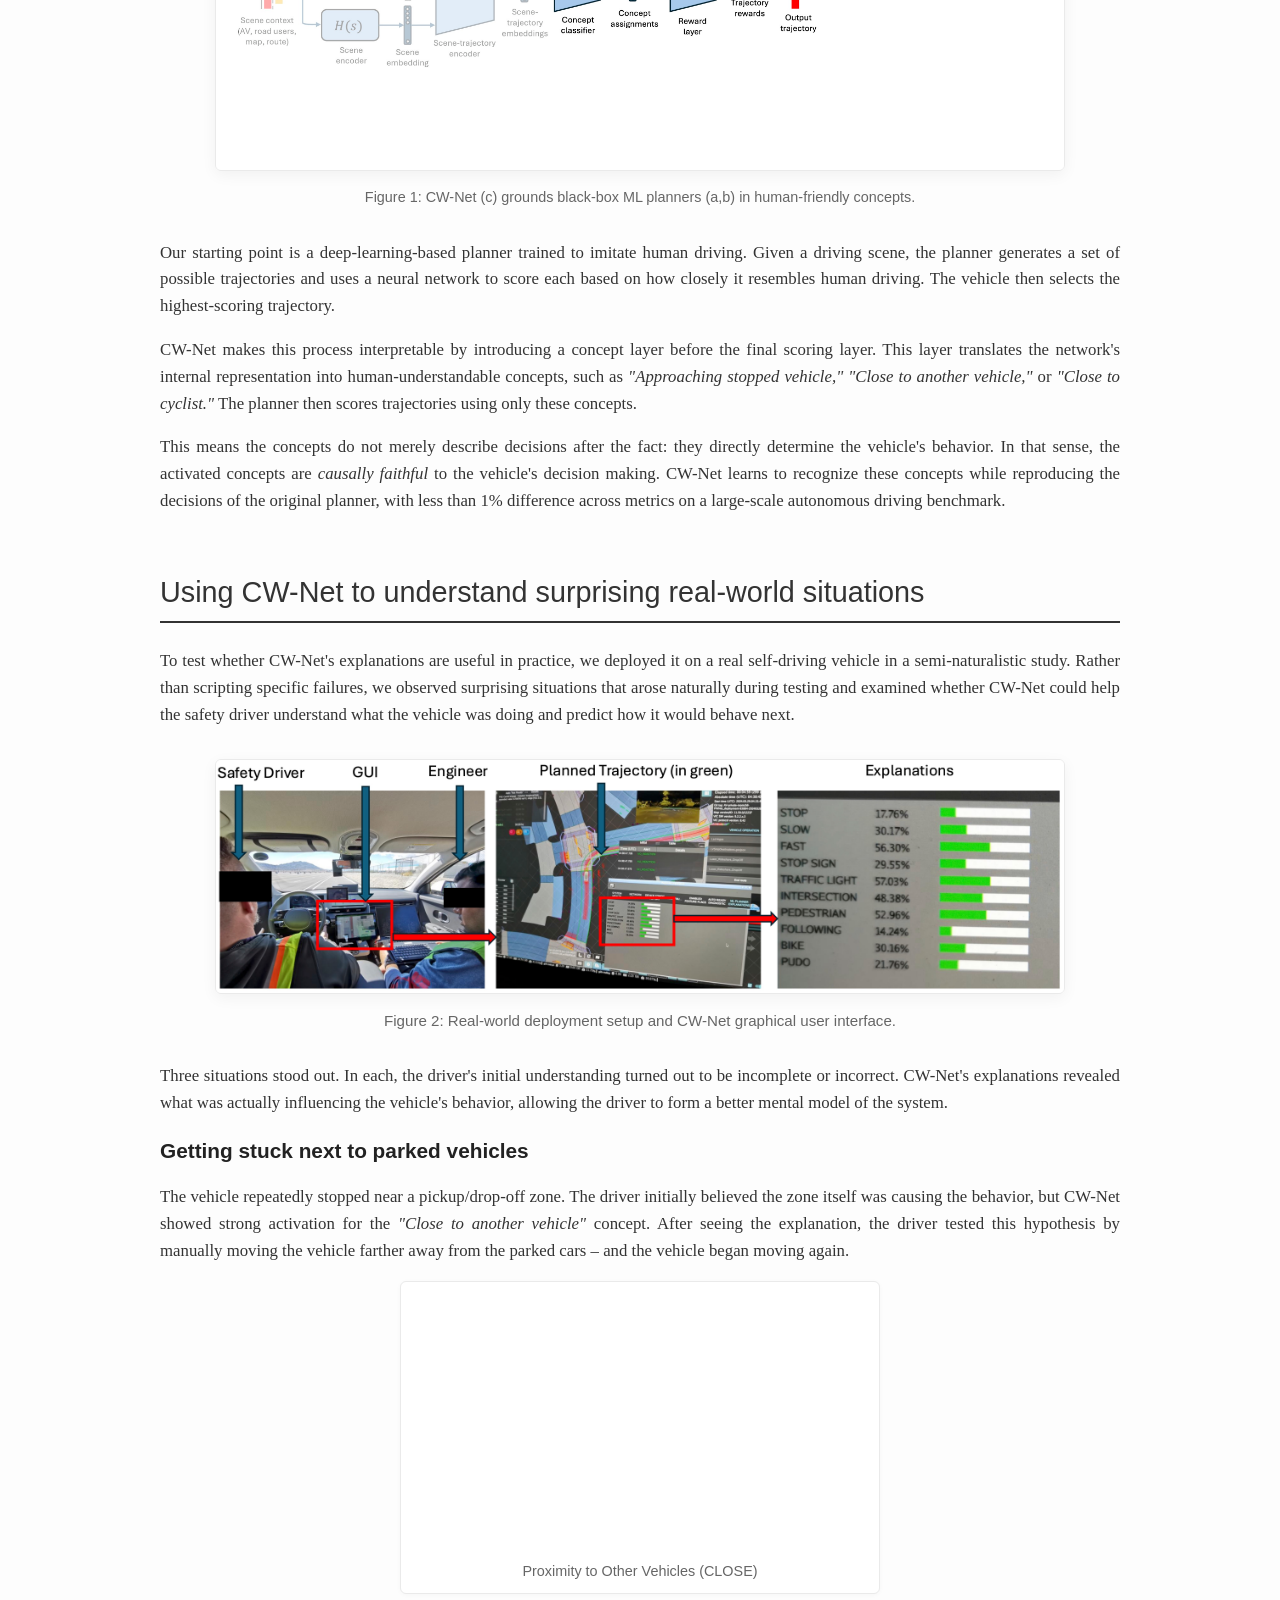
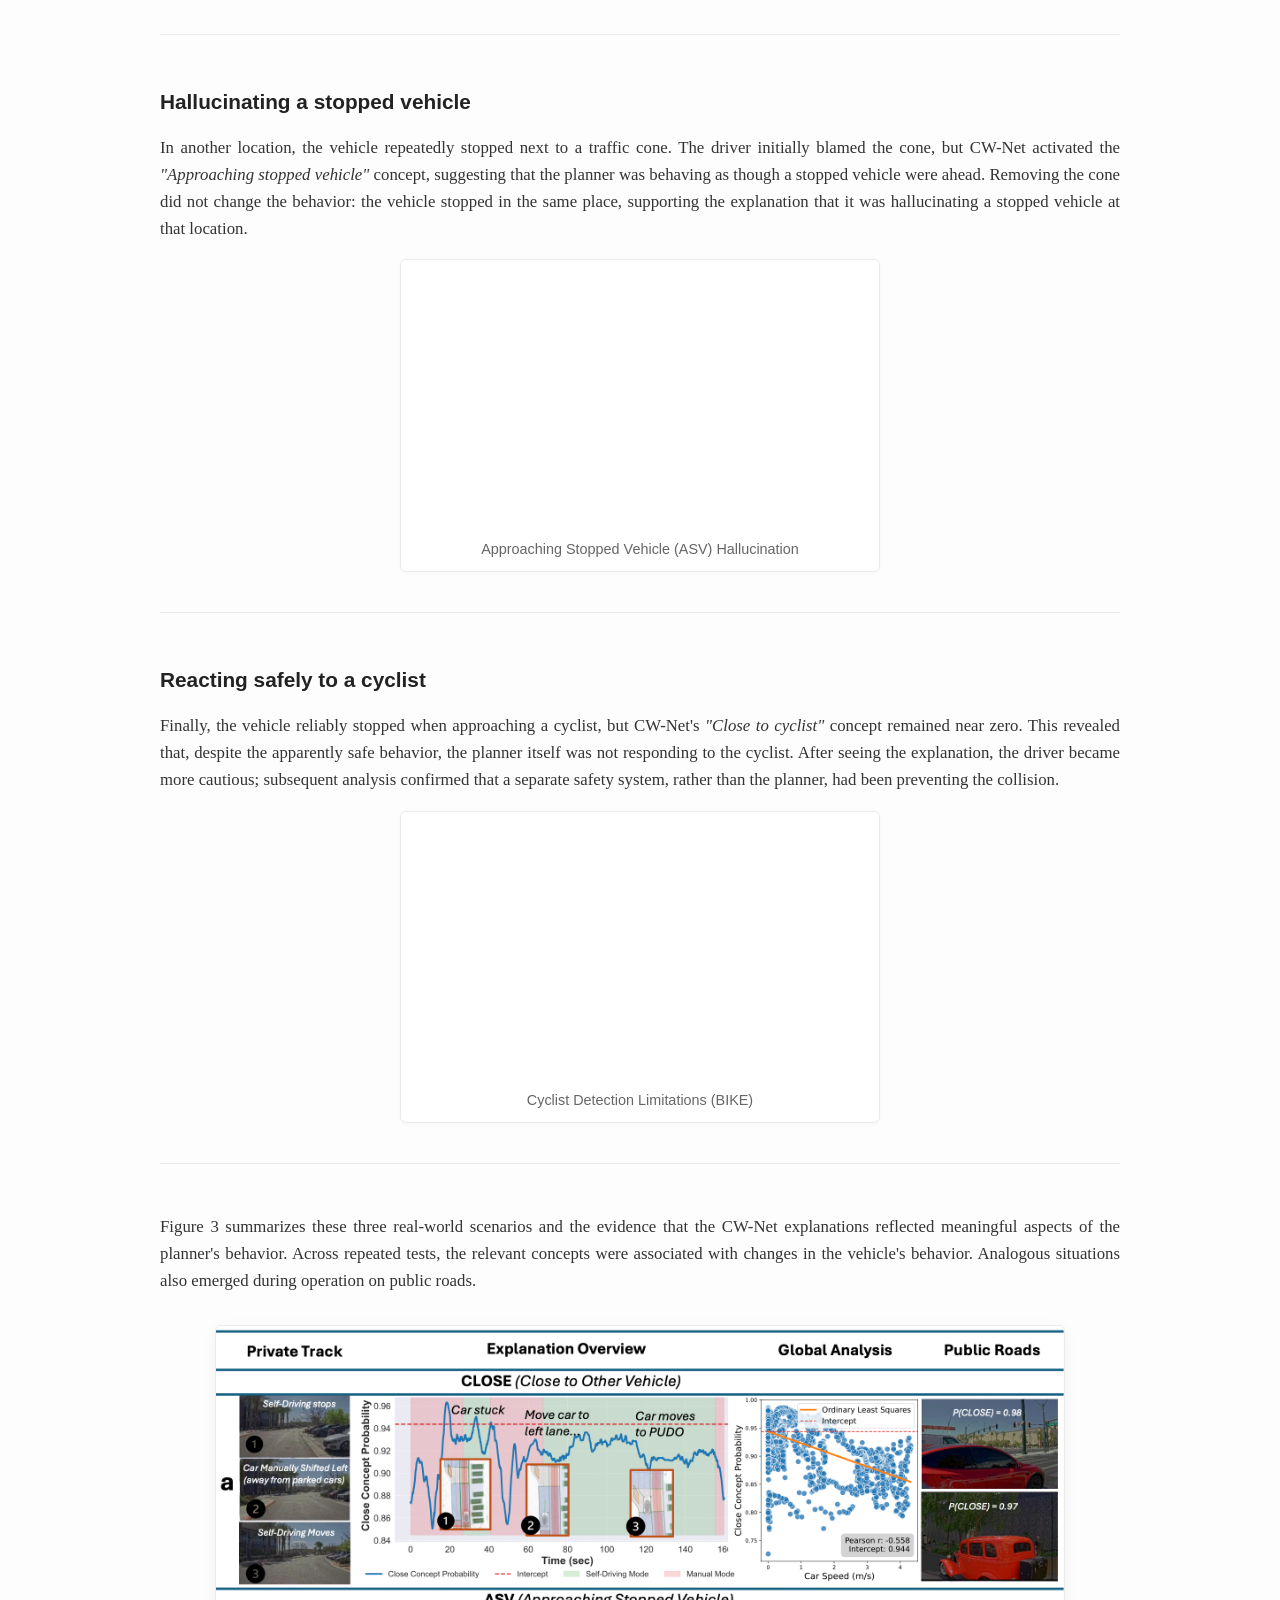
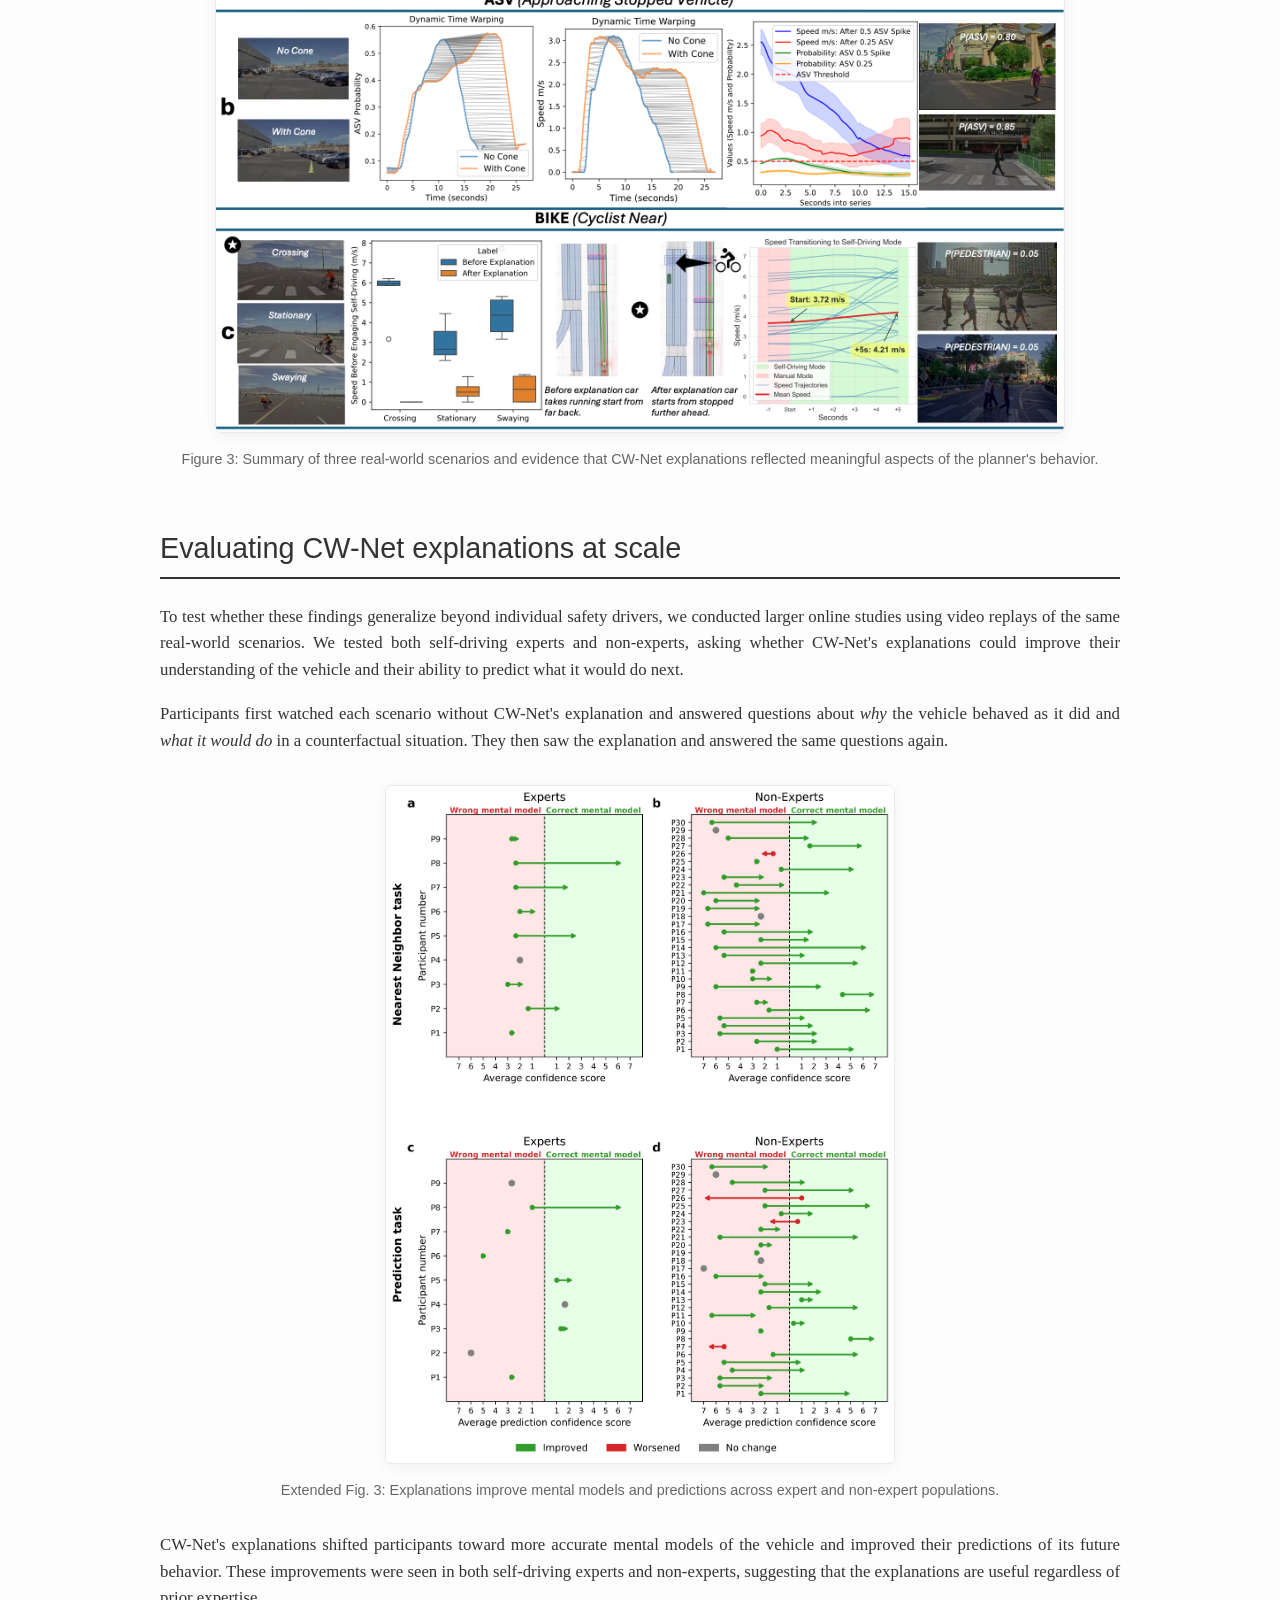
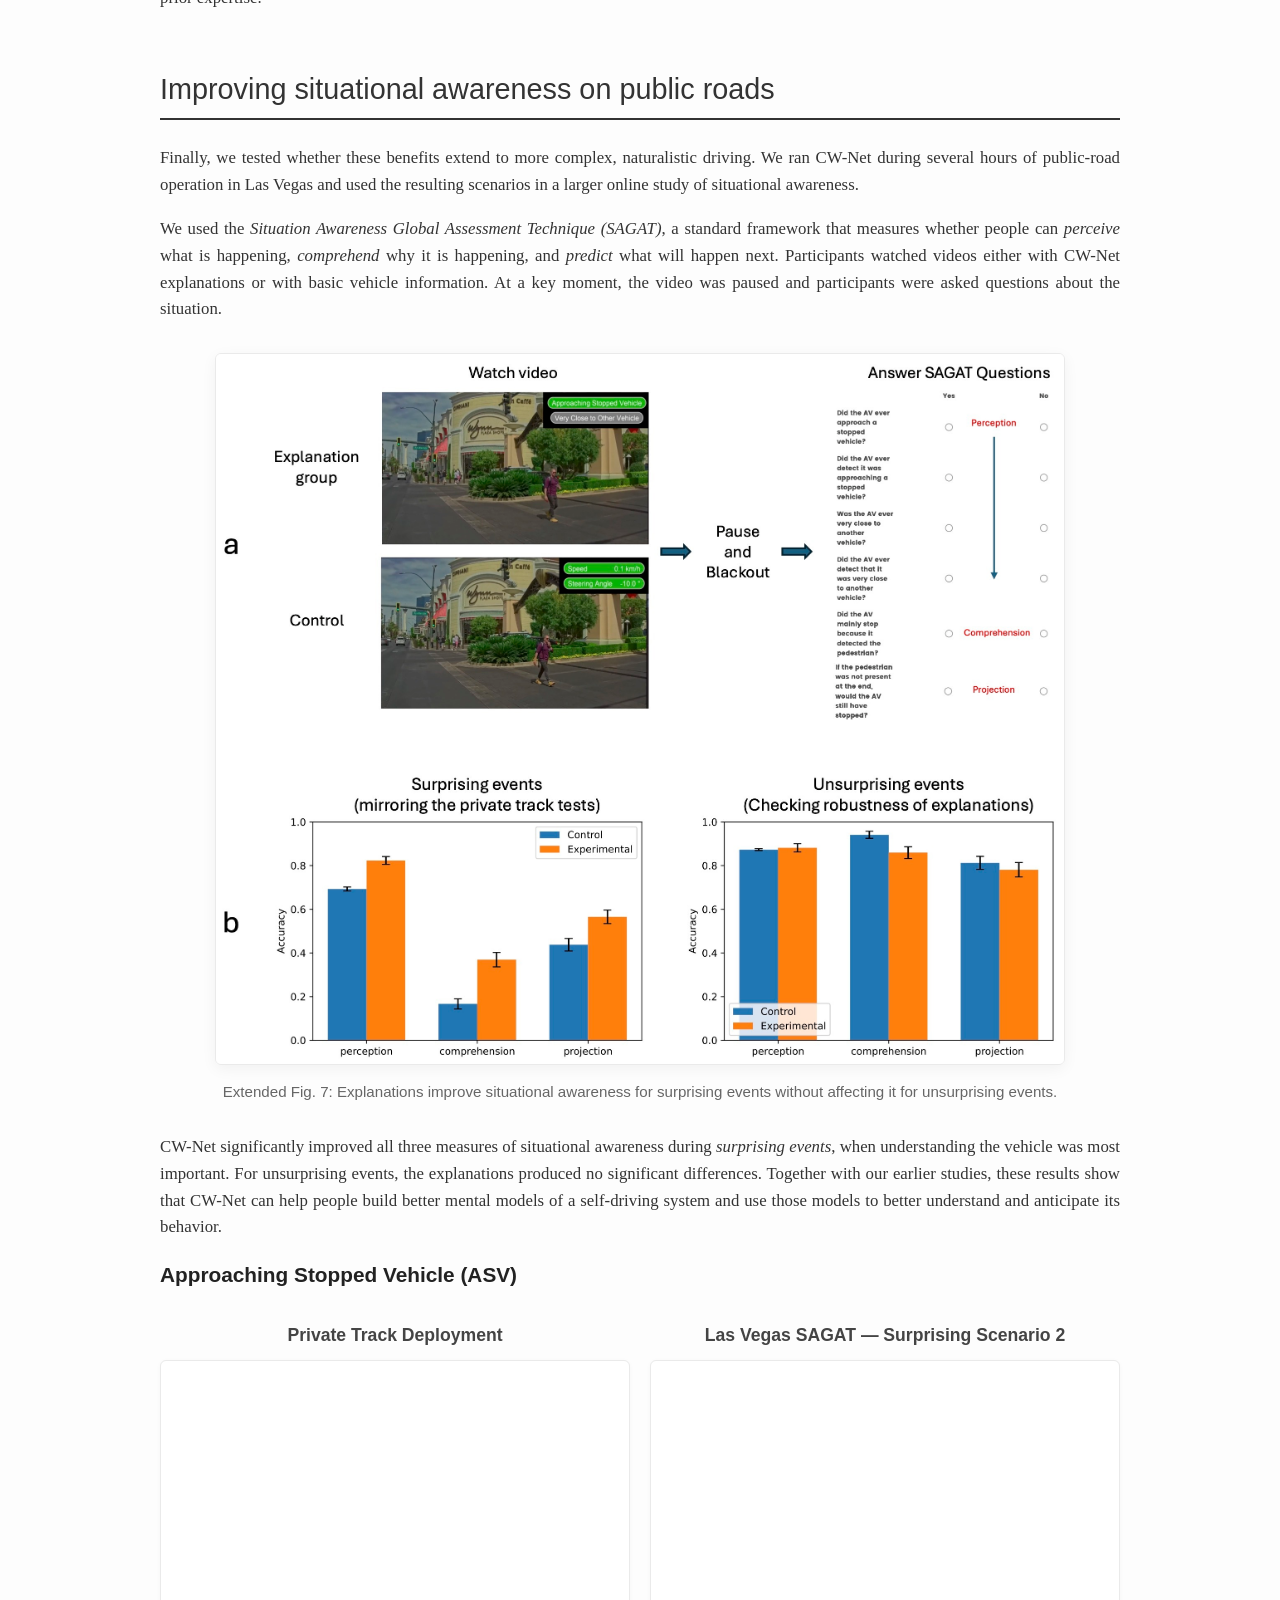
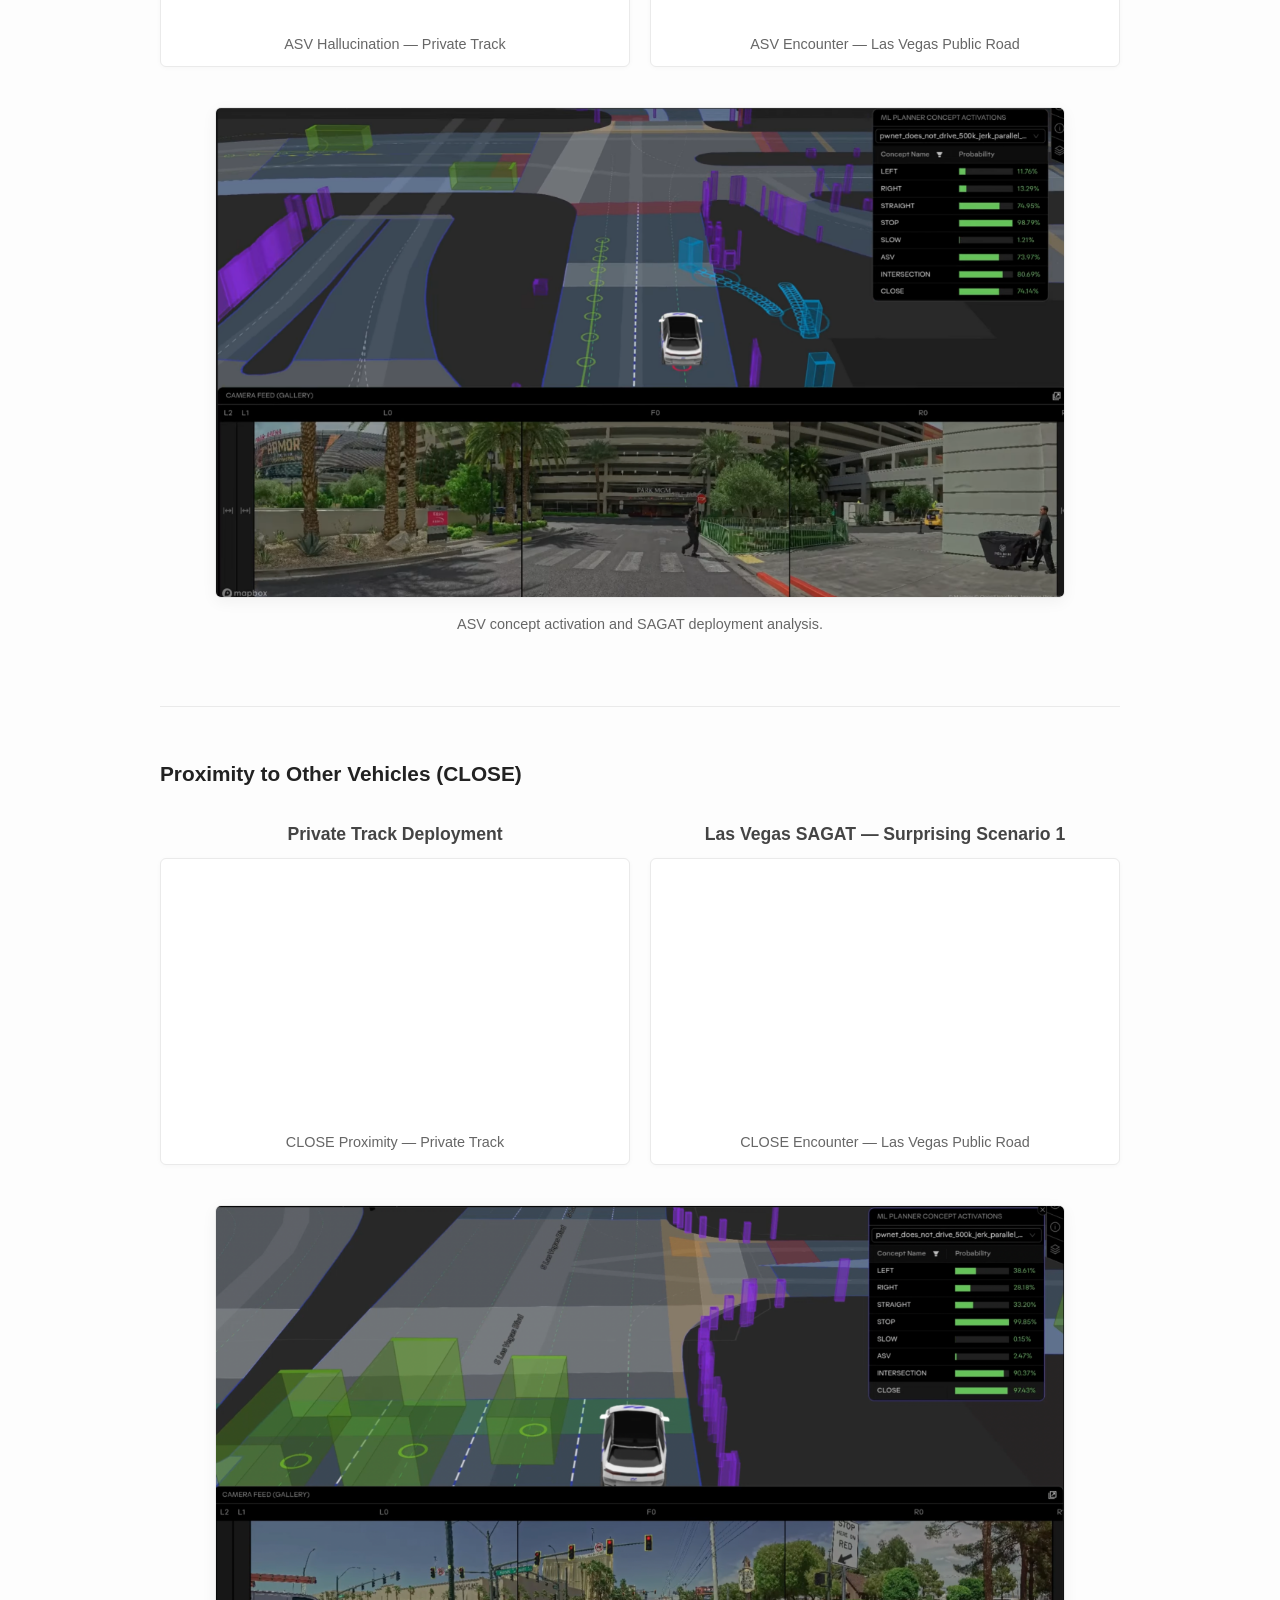
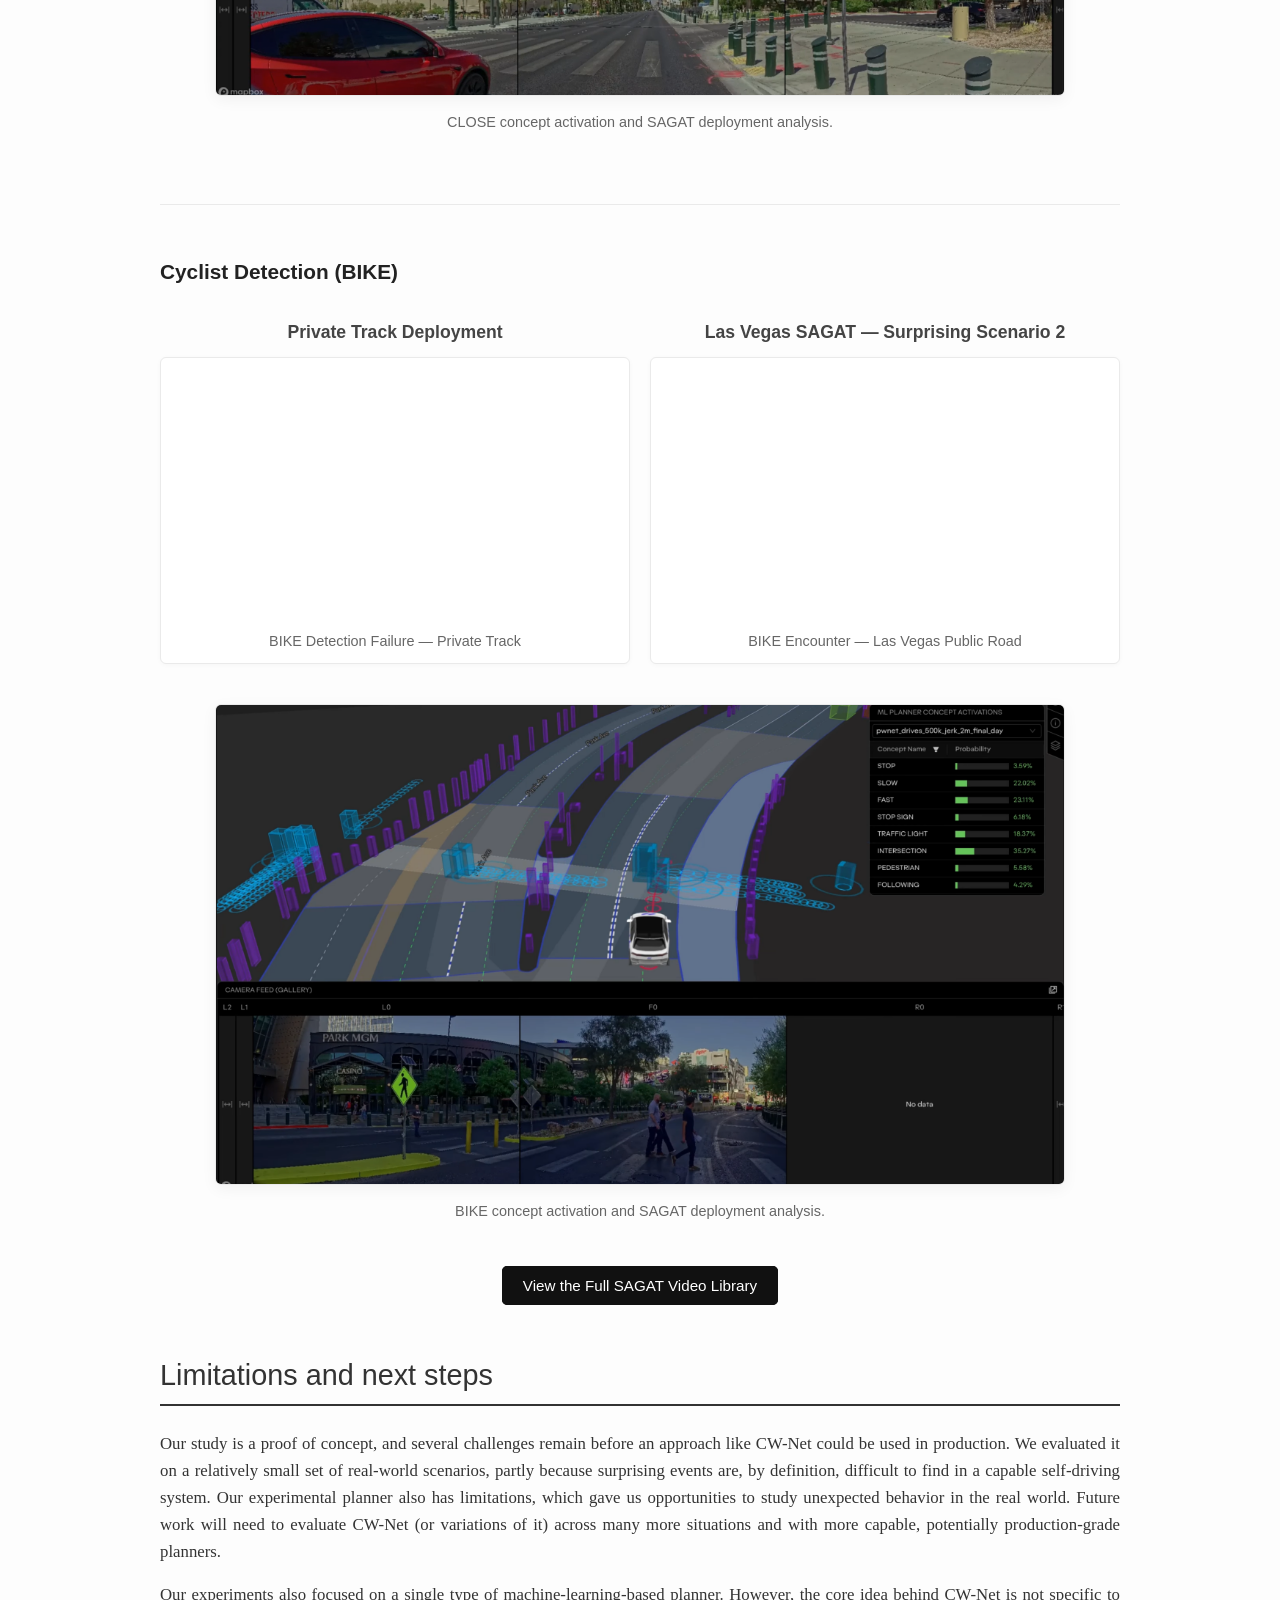
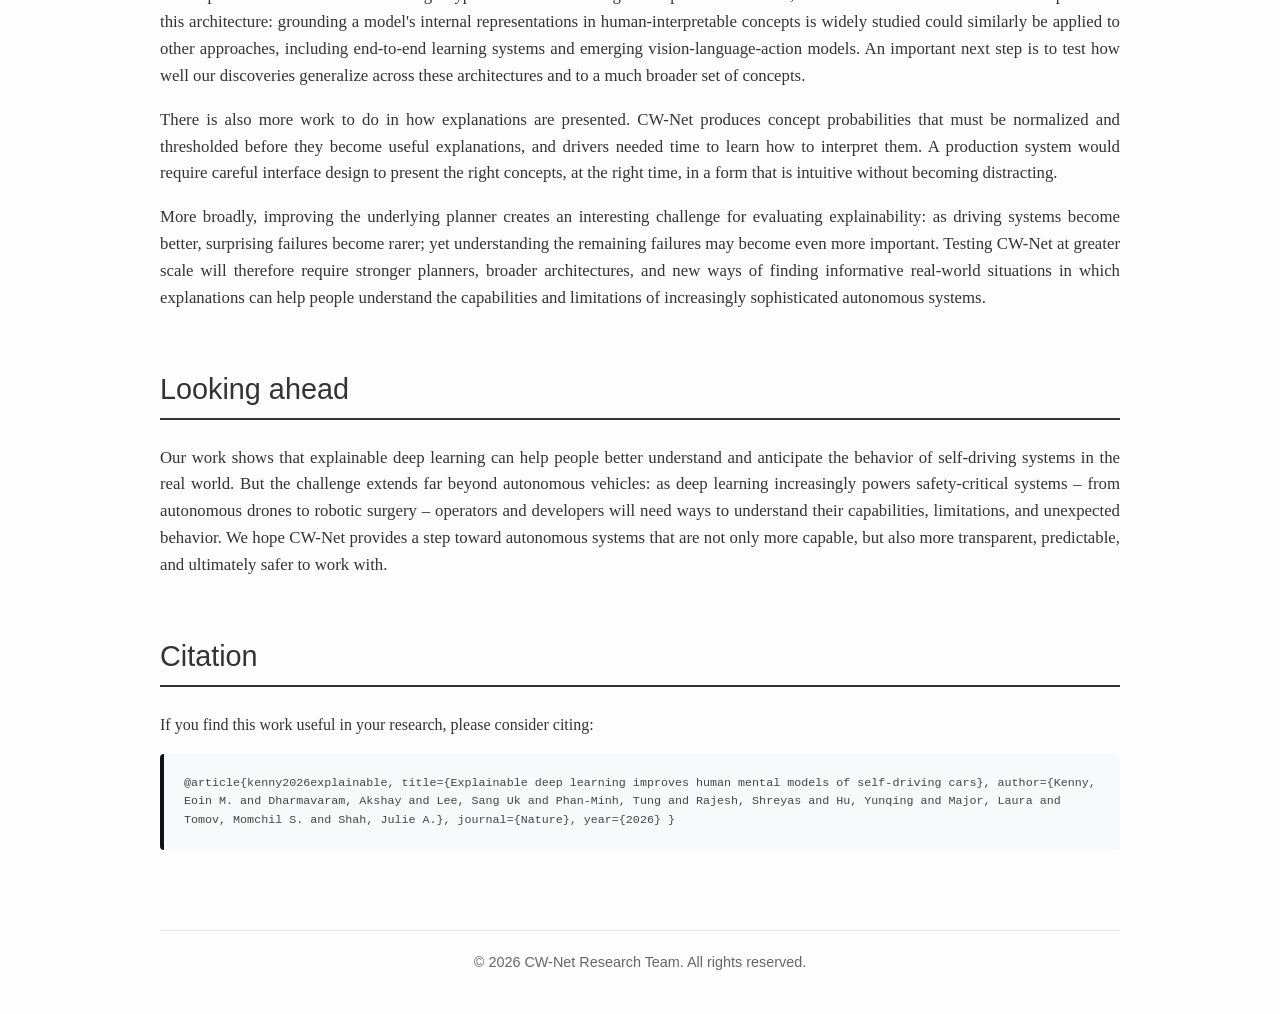
==== commit fc3c62aa: "Update index.html" ====
--- a/index.html
+++ b/index.html
@@ -51,7 +51,7 @@
 
         <div class="nav-buttons">
             <a href="https://arxiv.org/abs/2411.18714" class="btn btn-primary" target="_blank">arXiv Paper</a>
-            <a href="#" class="btn btn-disabled" aria-disabled="true" title="Nature version coming soon">Nature Paper — Coming Soon</a>
+            <a href="https://www.nature.com/articles/s41586-026-10950-5" class="btn btn-disabled" aria-disabled="true" title="Nature version coming soon">Nature Paper</a>
             <a href="https://github.com/EoinKenny/CW-Net-Autonomous-Driving" class="btn" target="_blank">GitHub Repository</a>
             <a href="https://github.com/EoinKenny/CW-Net-Autonomous-Driving/tree/main/data" class="btn" target="_blank">Dataset</a>
             <a href="#deployment" class="btn">Deployment Tests</a>
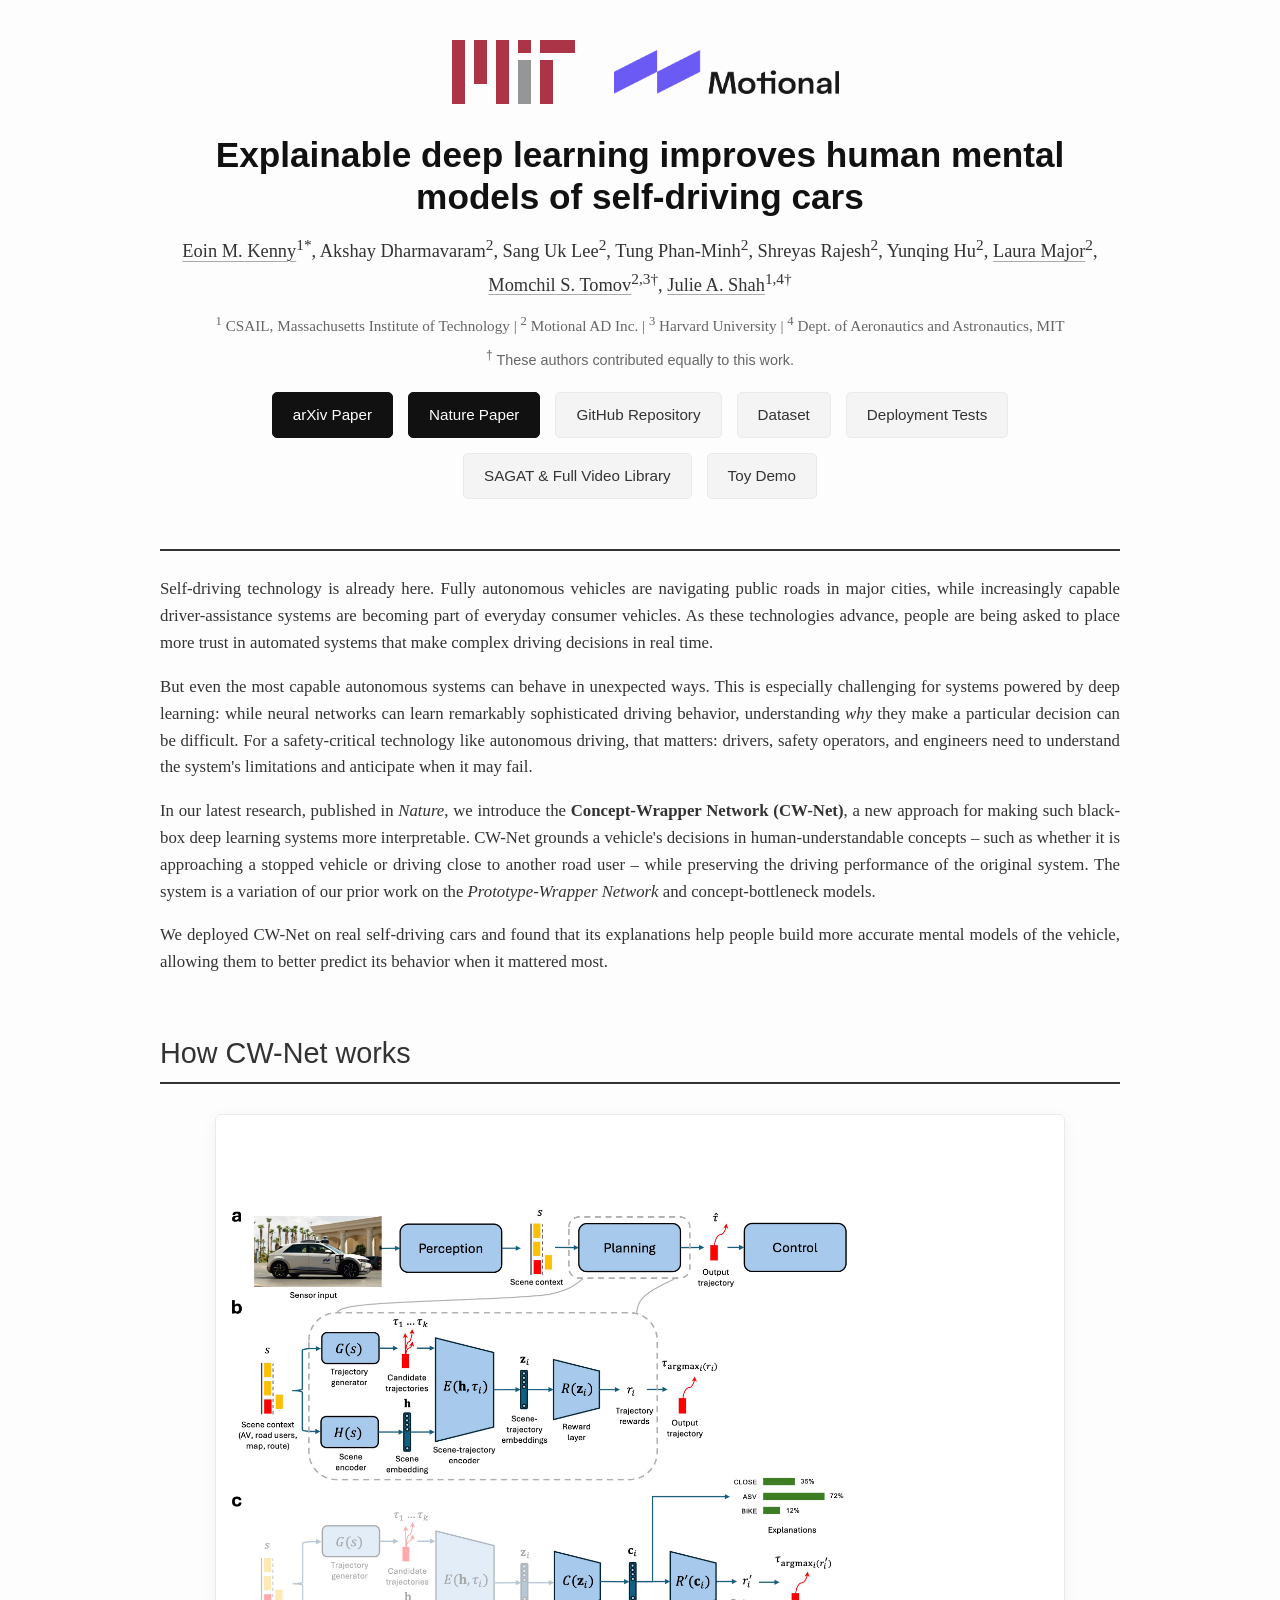
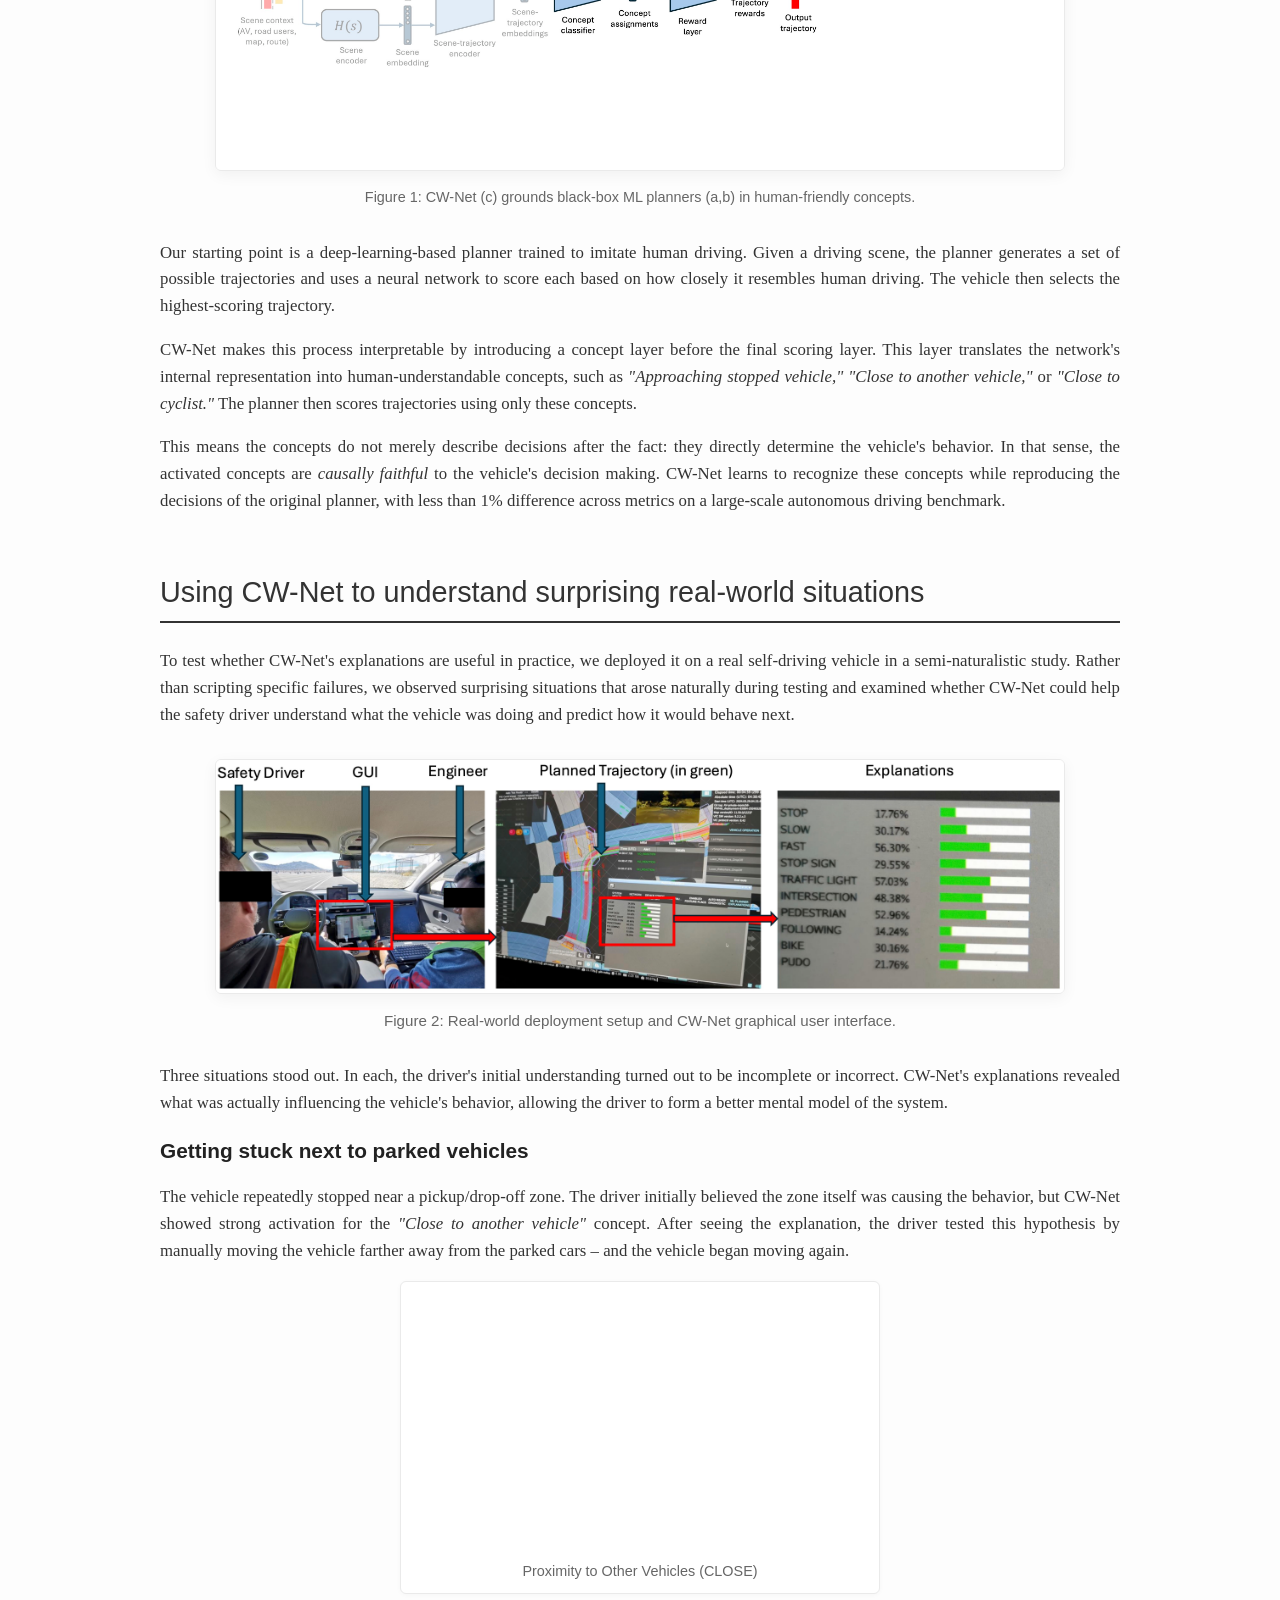
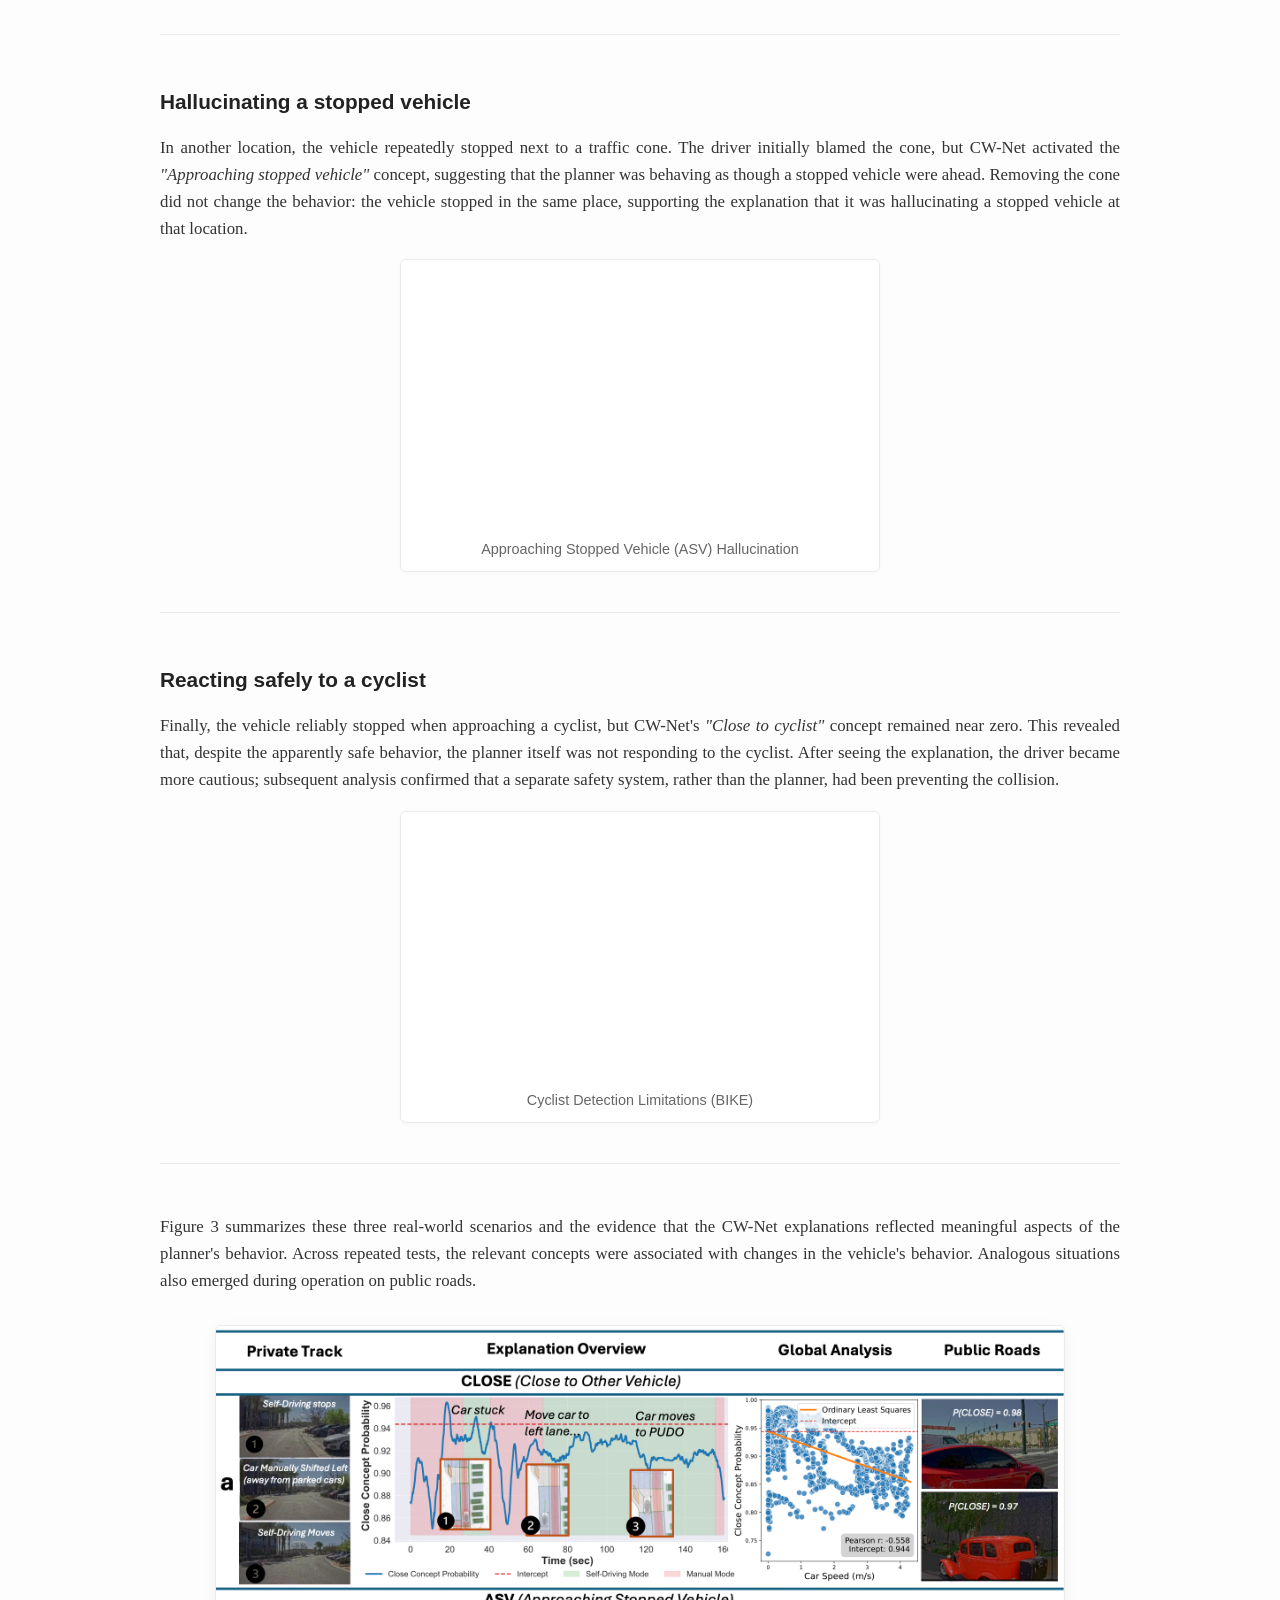
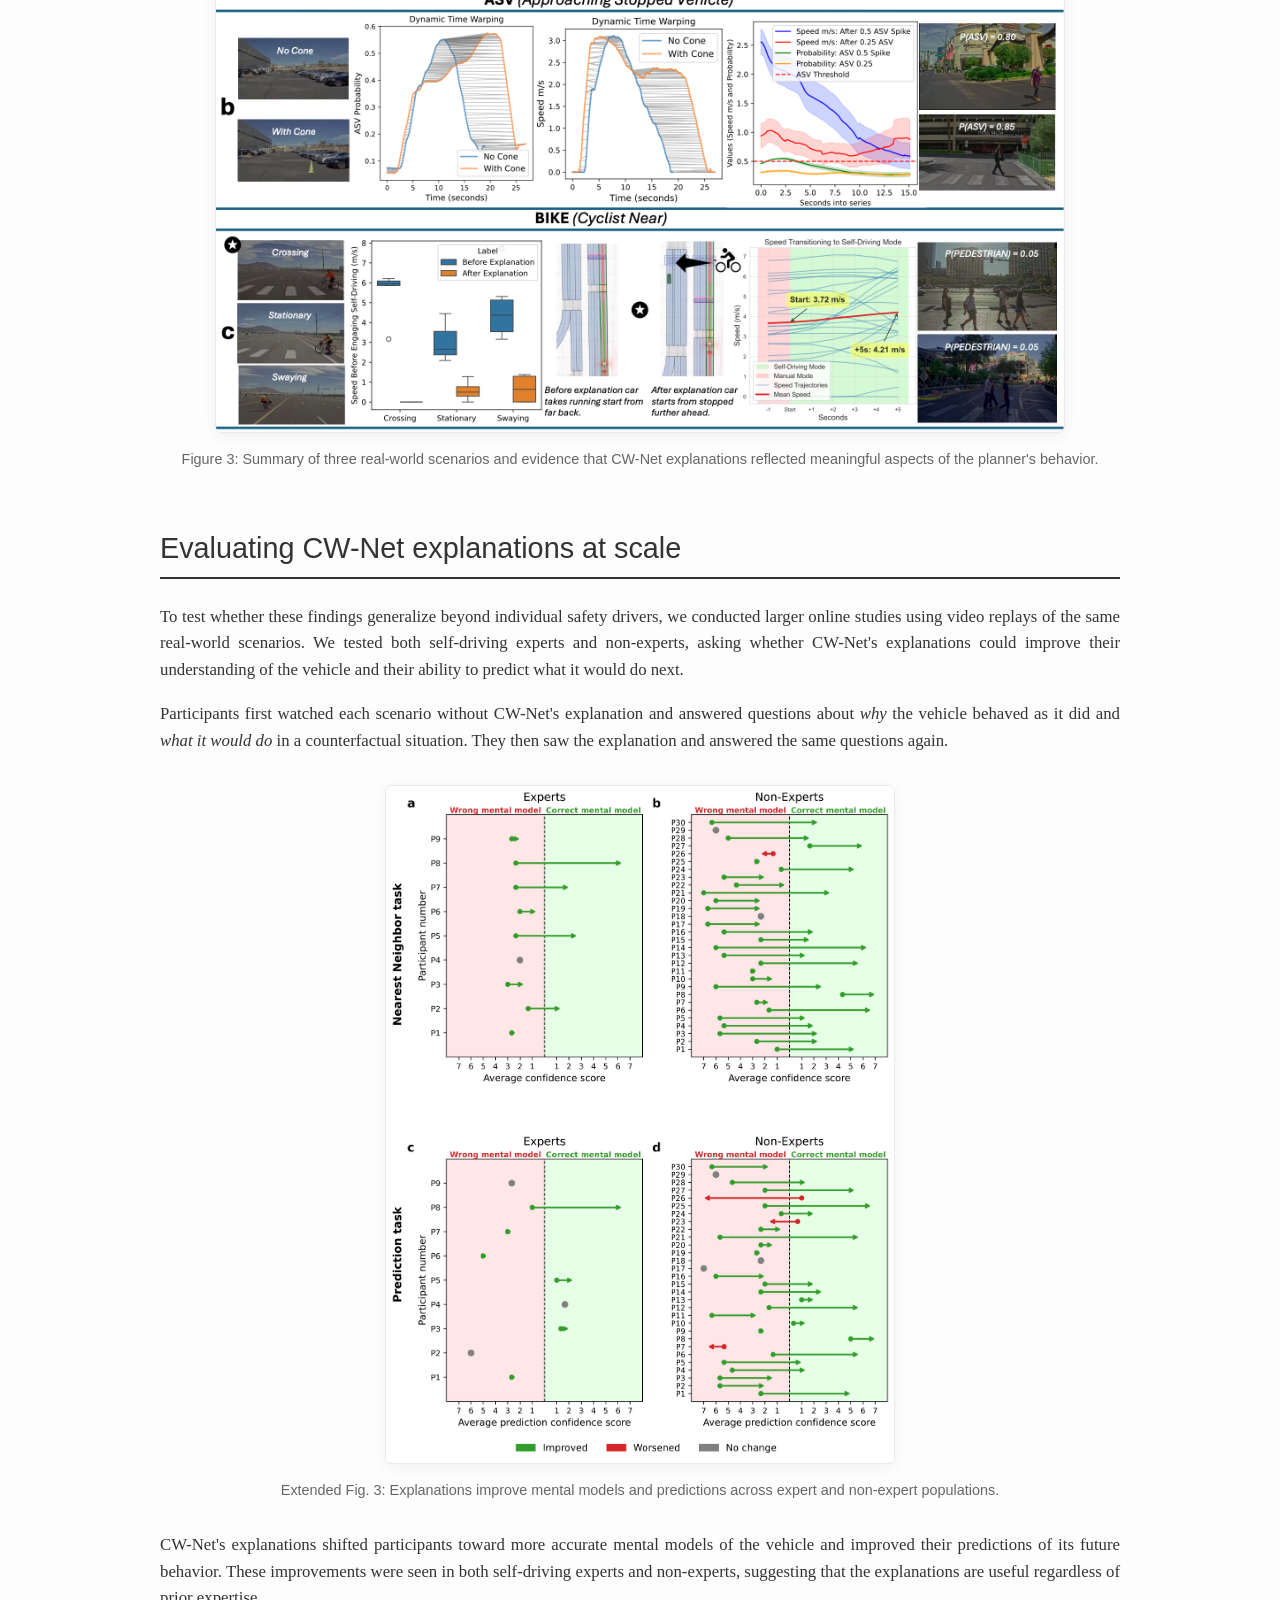
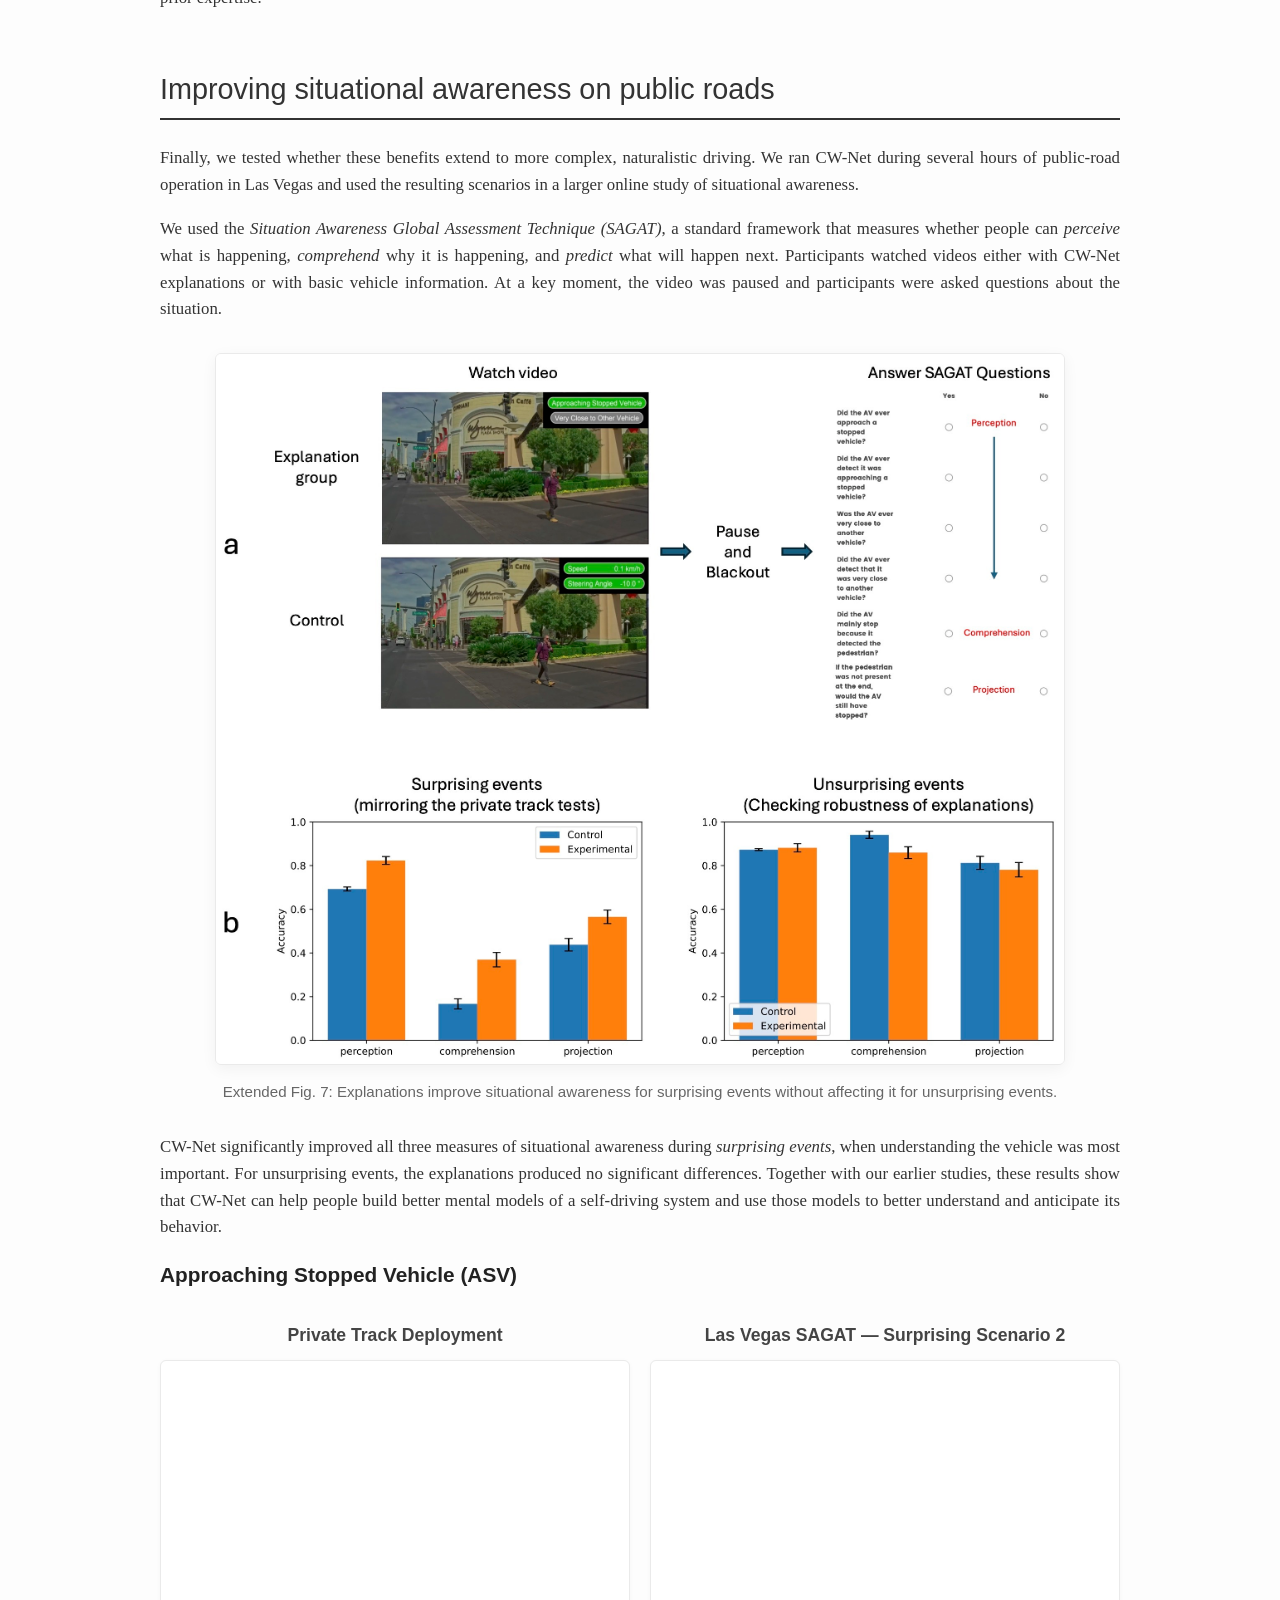
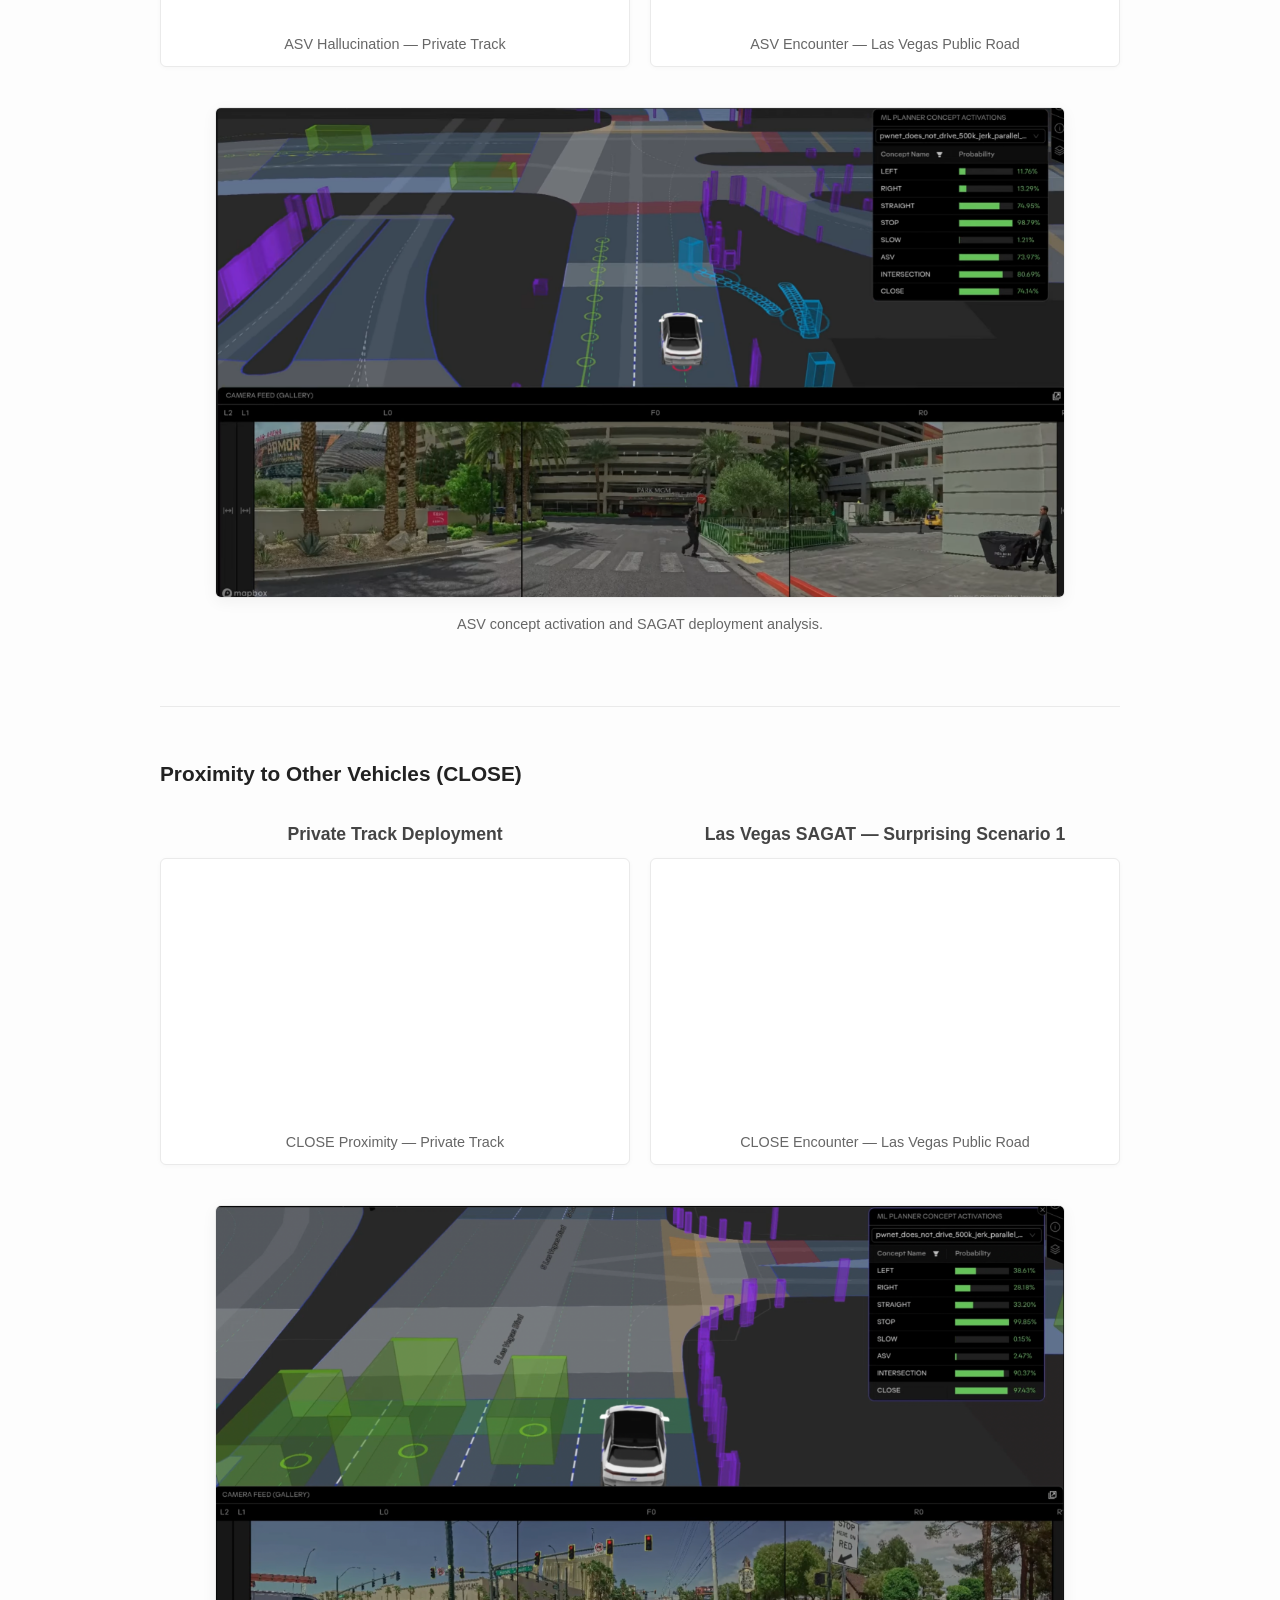
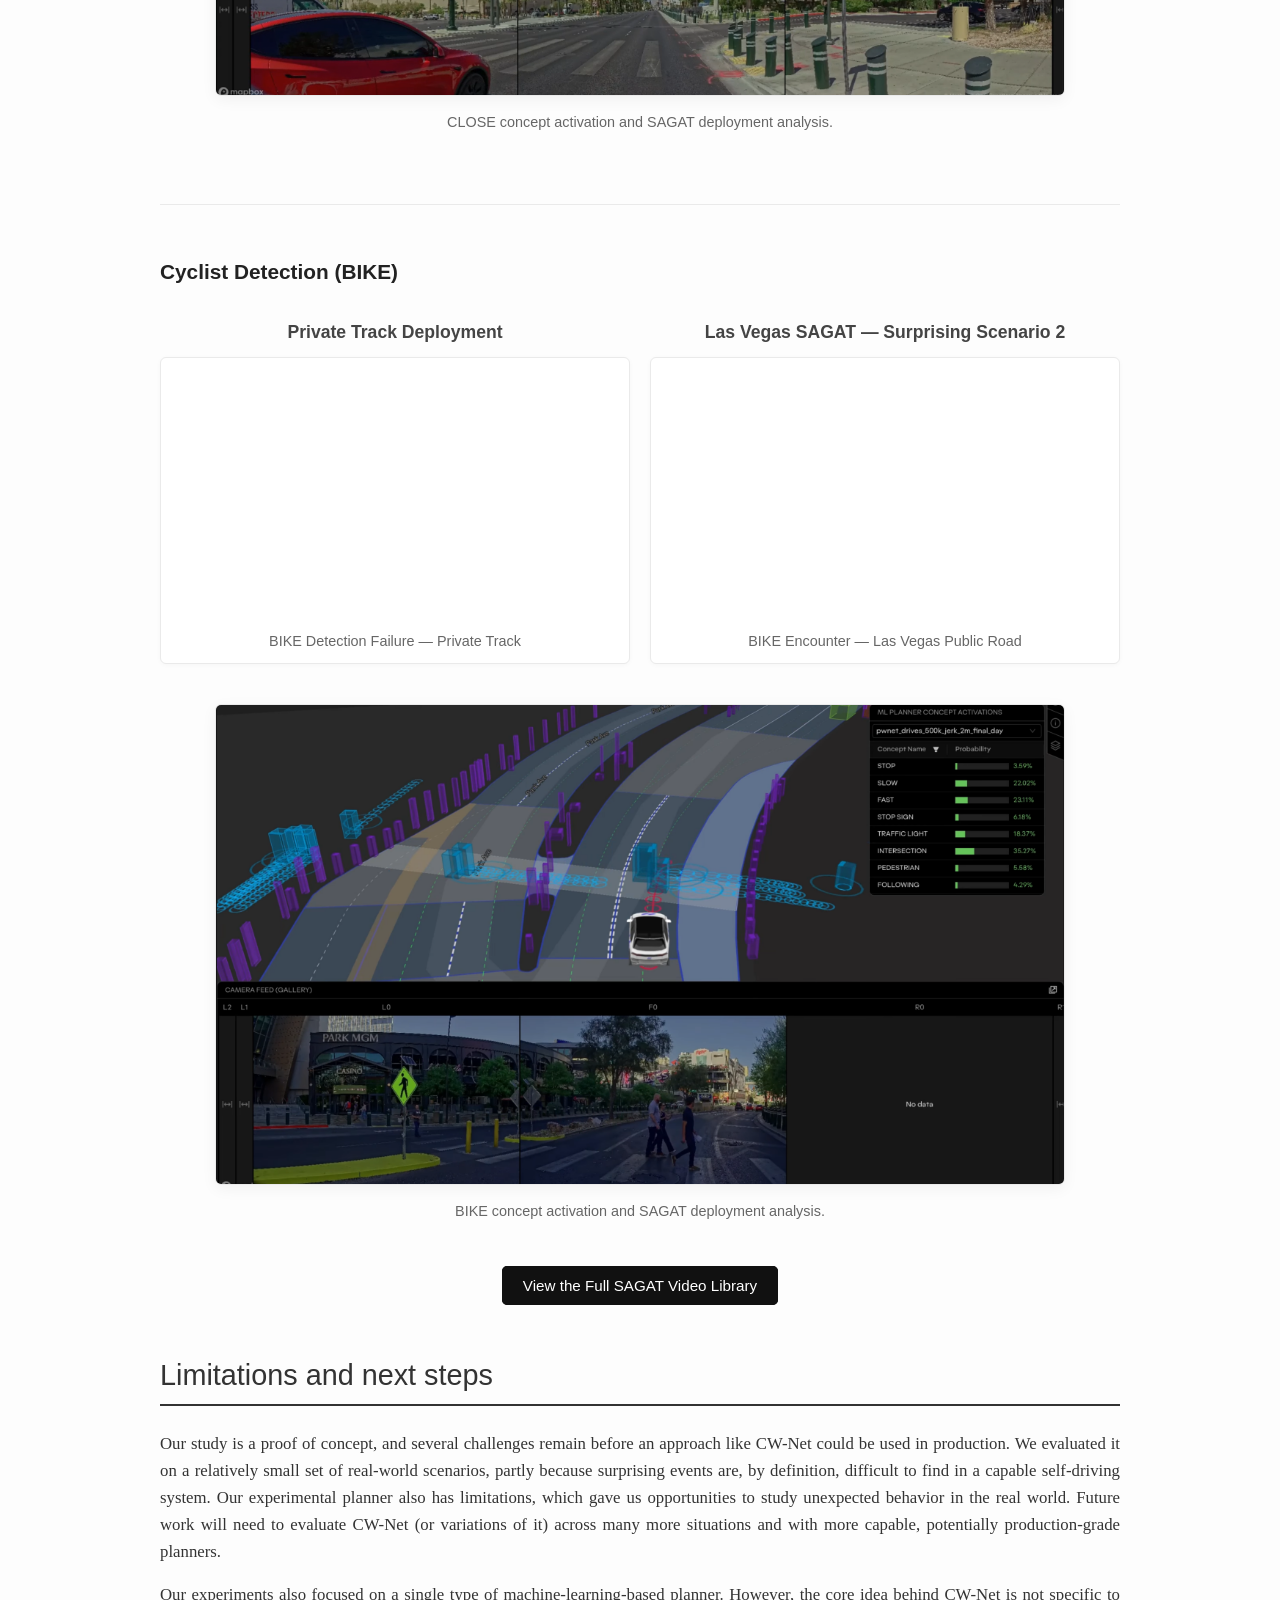
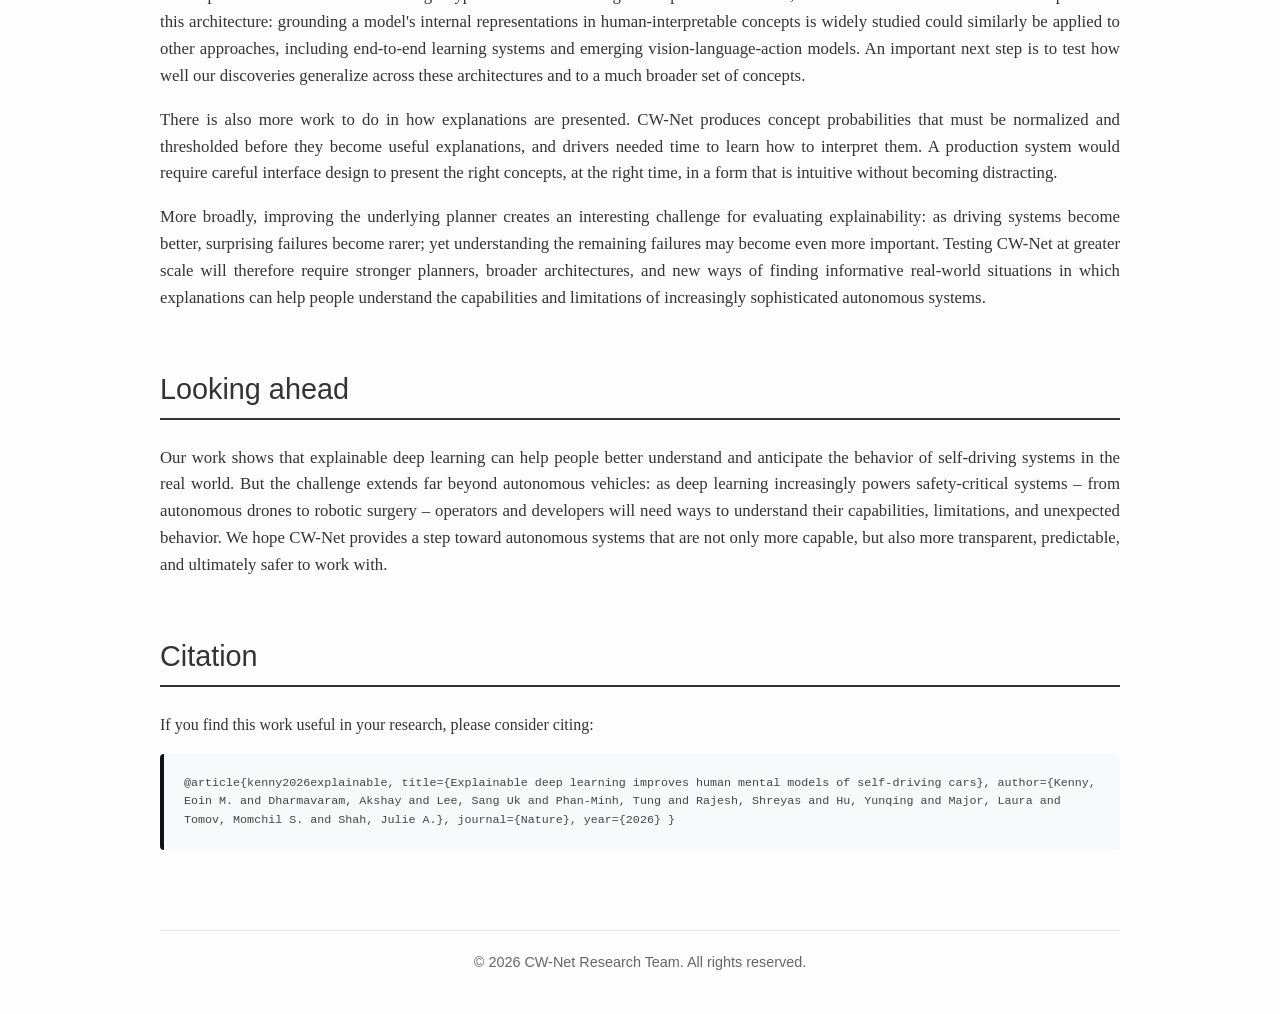
==== commit 82f44ef6: "Update index.html" ====
--- a/index.html
+++ b/index.html
@@ -51,7 +51,7 @@
 
         <div class="nav-buttons">
             <a href="https://arxiv.org/abs/2411.18714" class="btn btn-primary" target="_blank">arXiv Paper</a>
-            <a href="https://www.nature.com/articles/s41586-026-10950-5" class="btn btn-disabled" aria-disabled="true" title="Nature version coming soon">Nature Paper</a>
+            <a href="https://www.nature.com/articles/s41586-026-10950-5" class="btn btn-primary" target="_blank">Nature Paper</a>
             <a href="https://github.com/EoinKenny/CW-Net-Autonomous-Driving" class="btn" target="_blank">GitHub Repository</a>
             <a href="https://github.com/EoinKenny/CW-Net-Autonomous-Driving/tree/main/data" class="btn" target="_blank">Dataset</a>
             <a href="#deployment" class="btn">Deployment Tests</a>
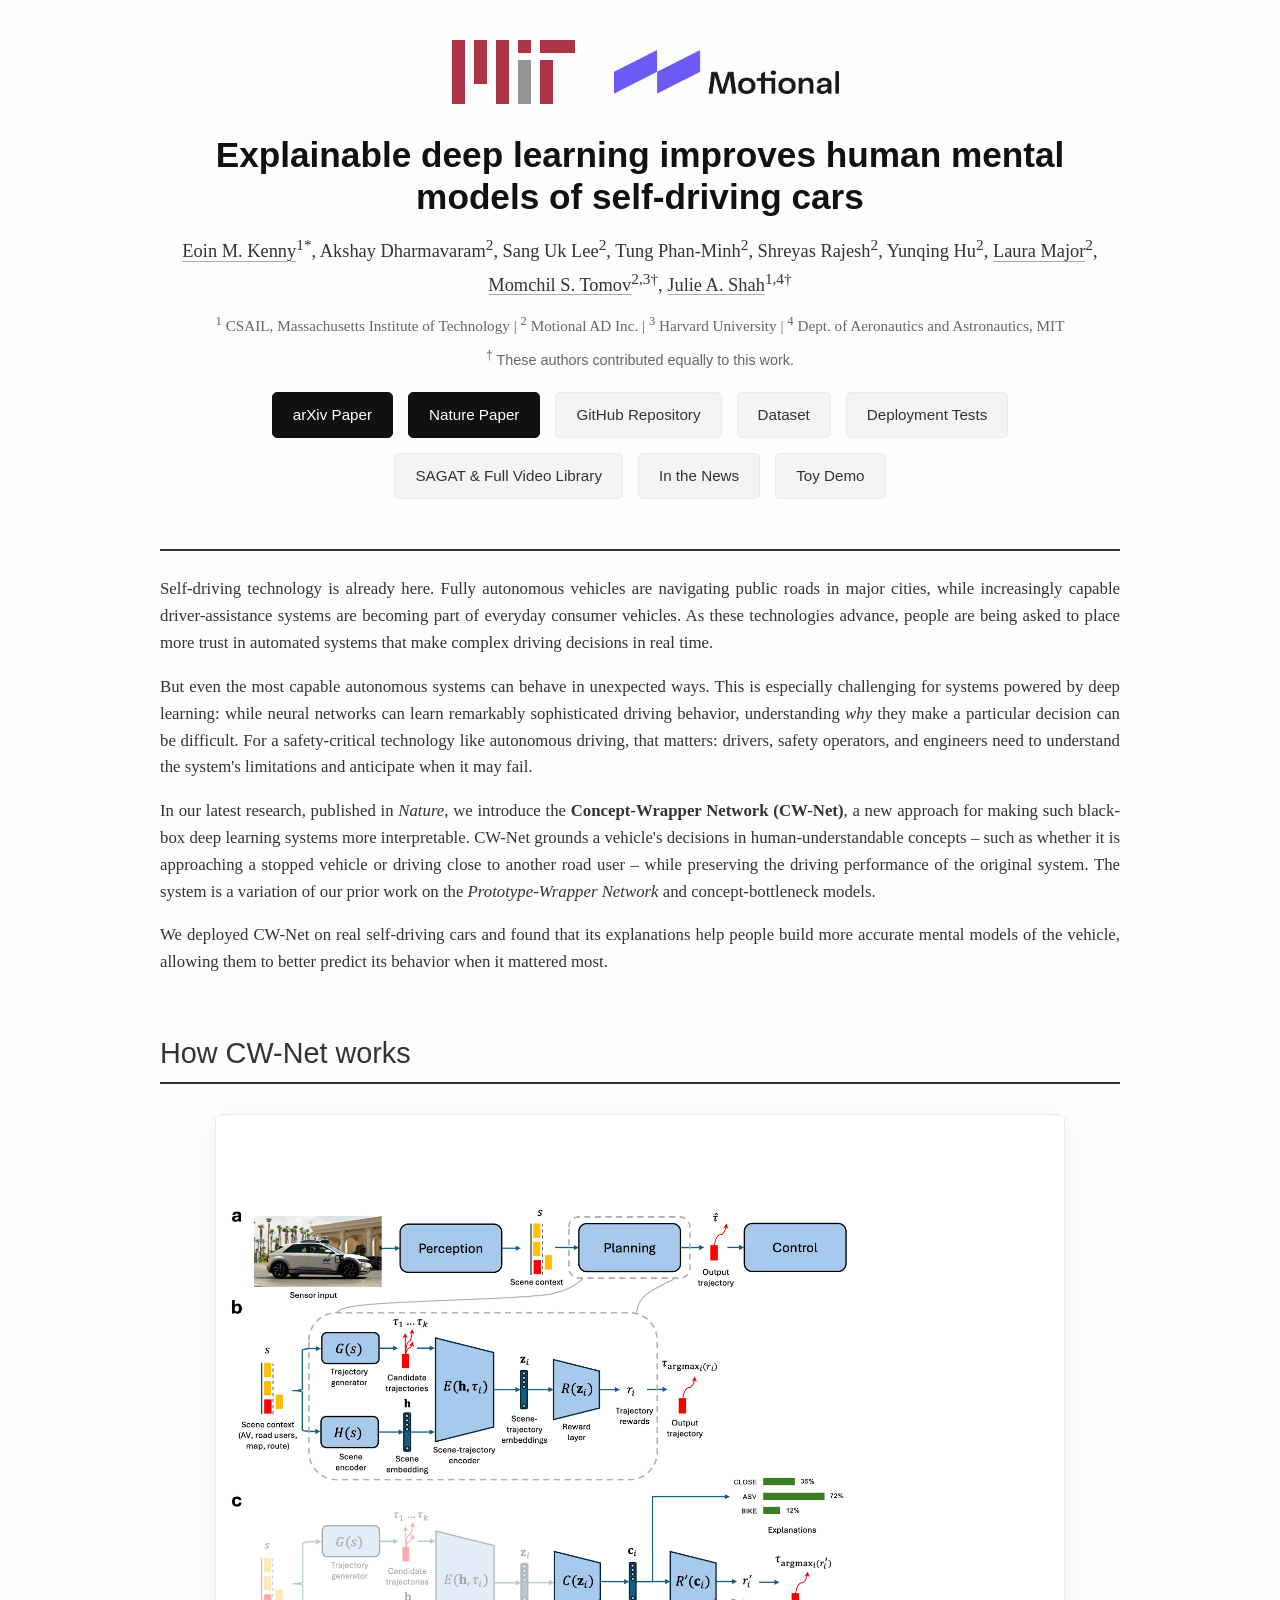
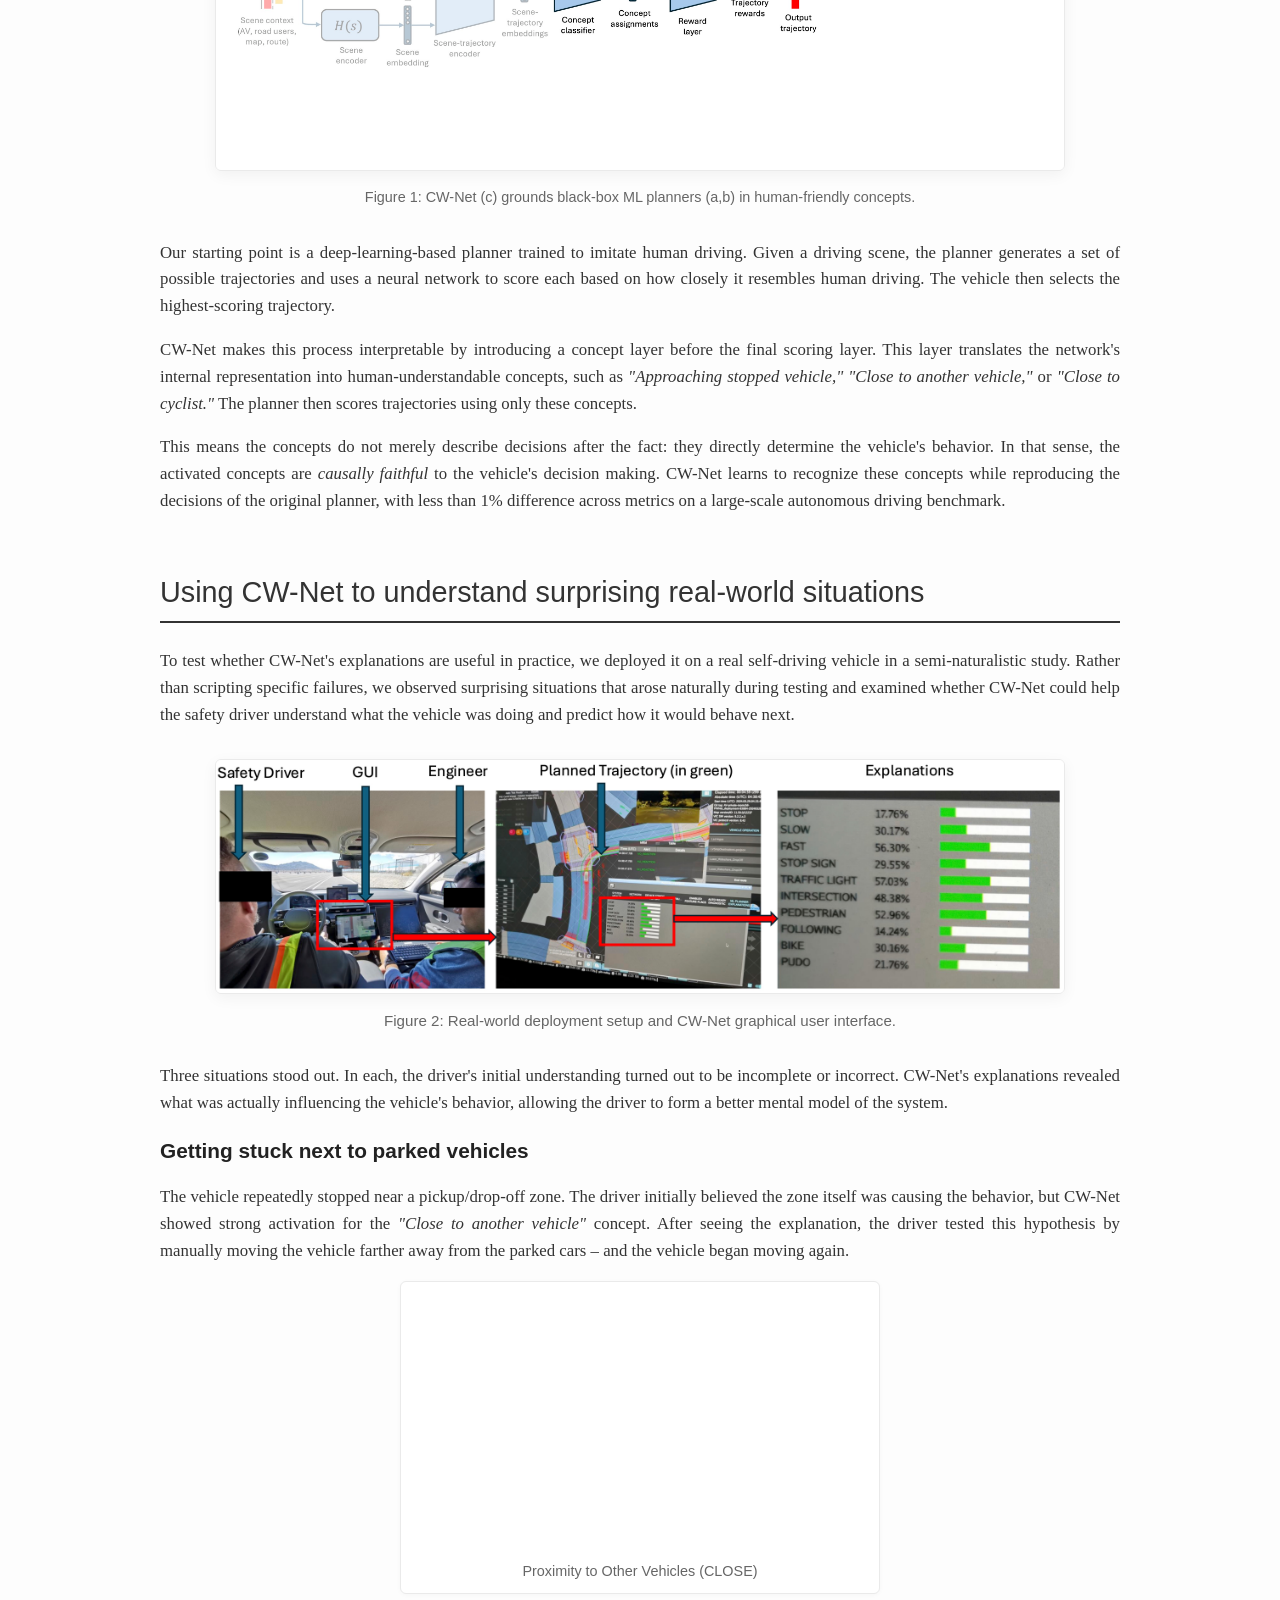
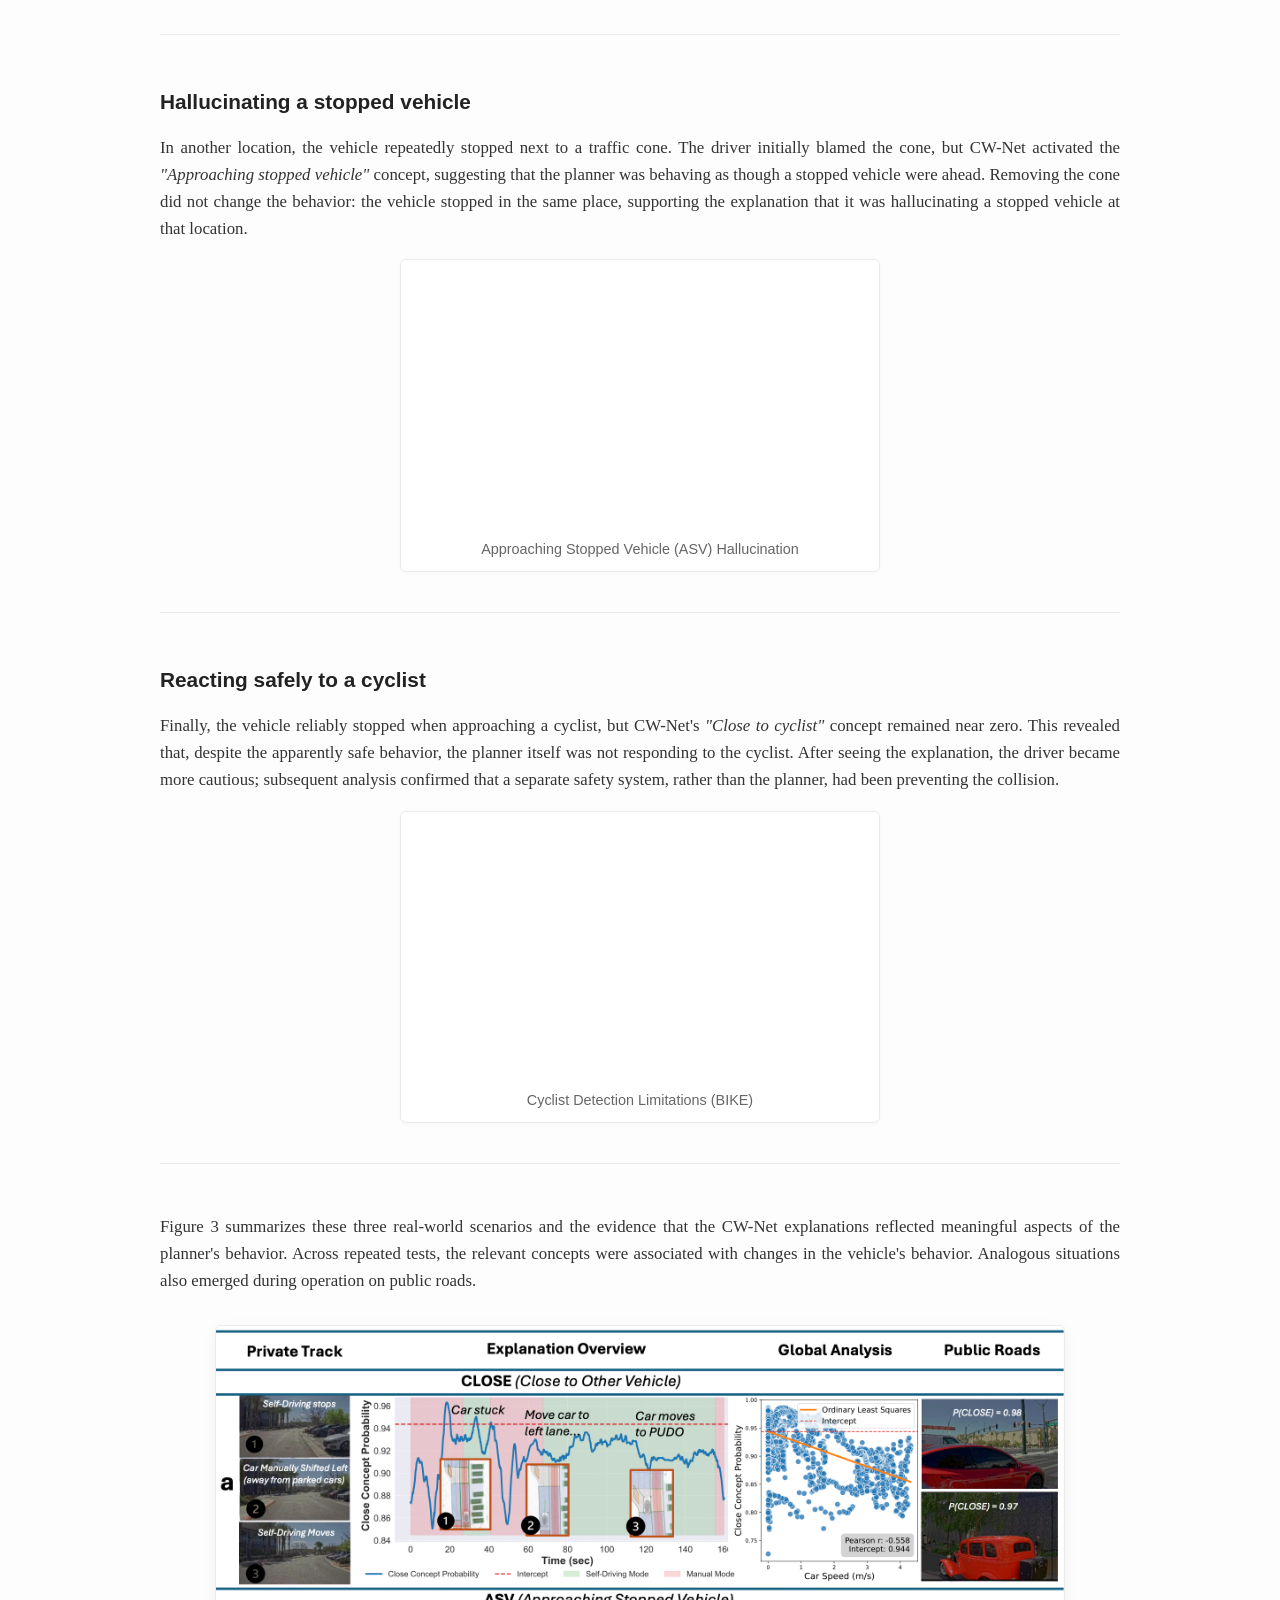
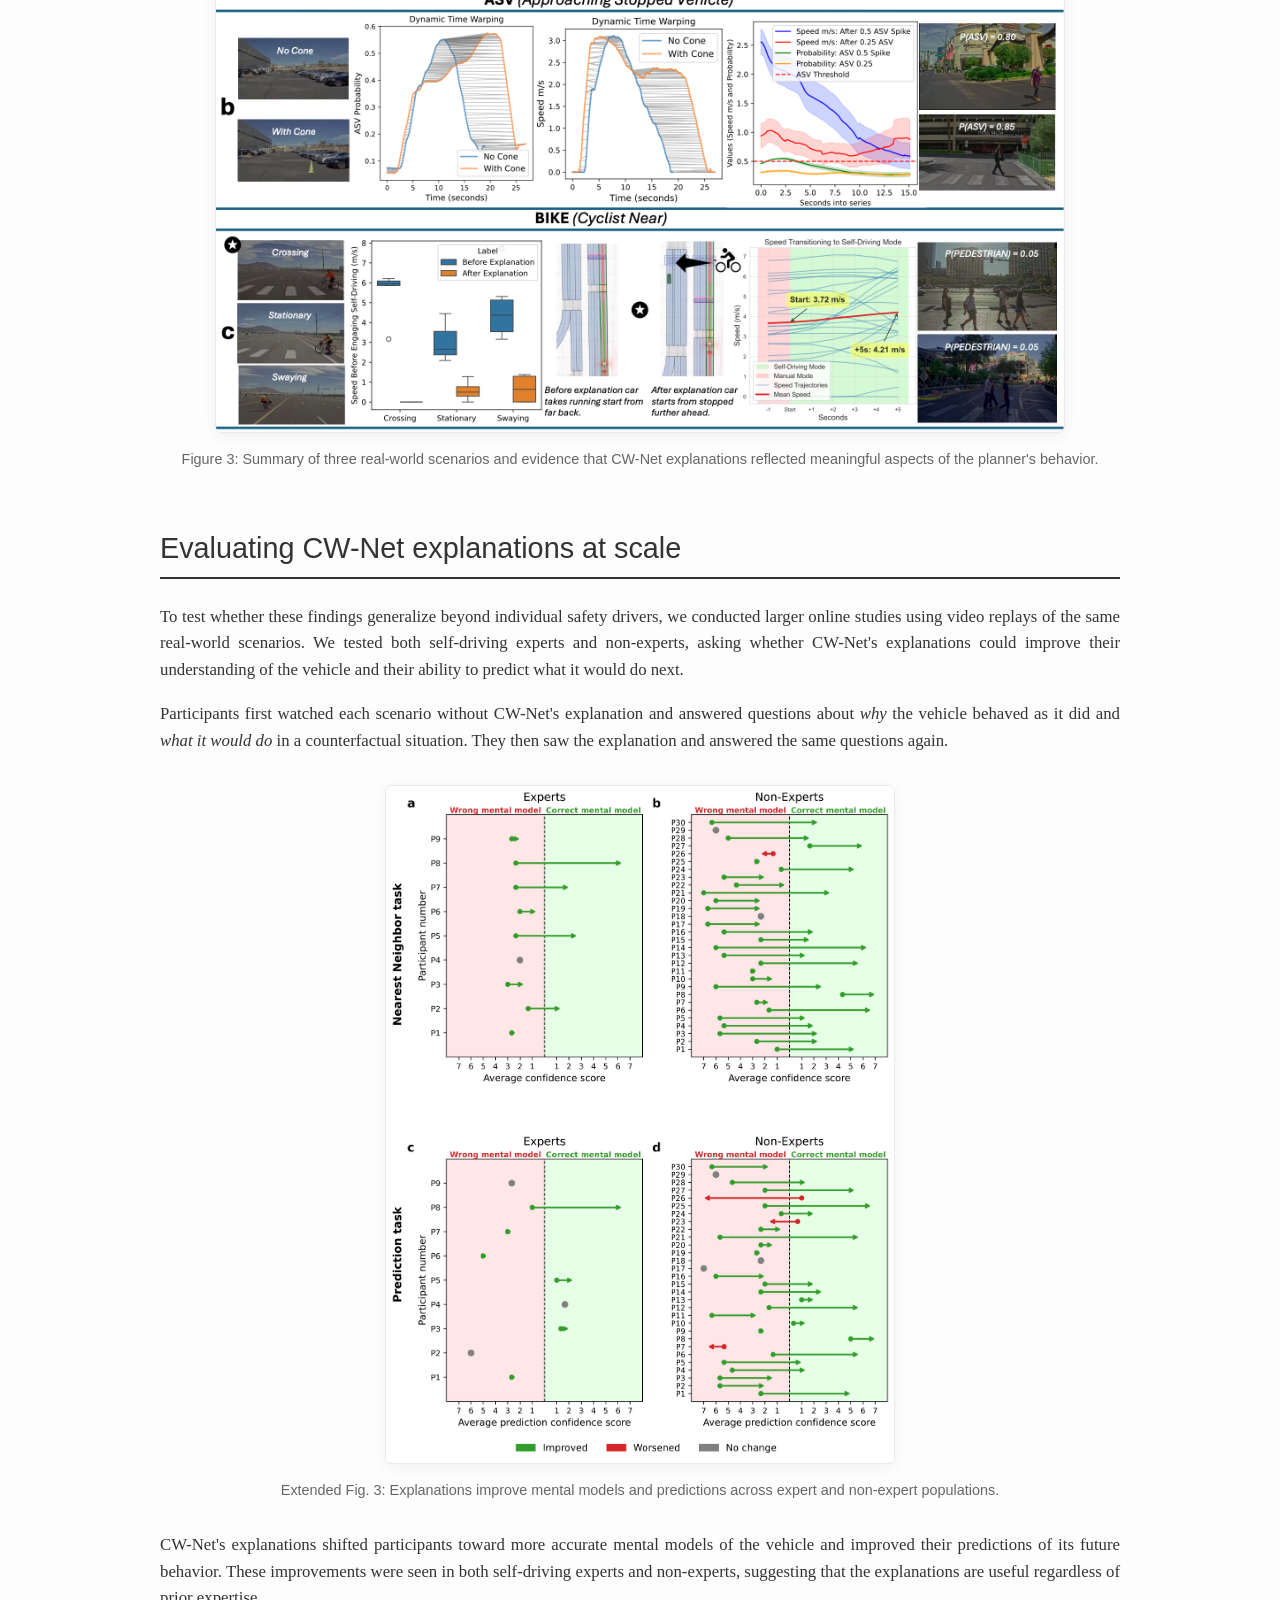
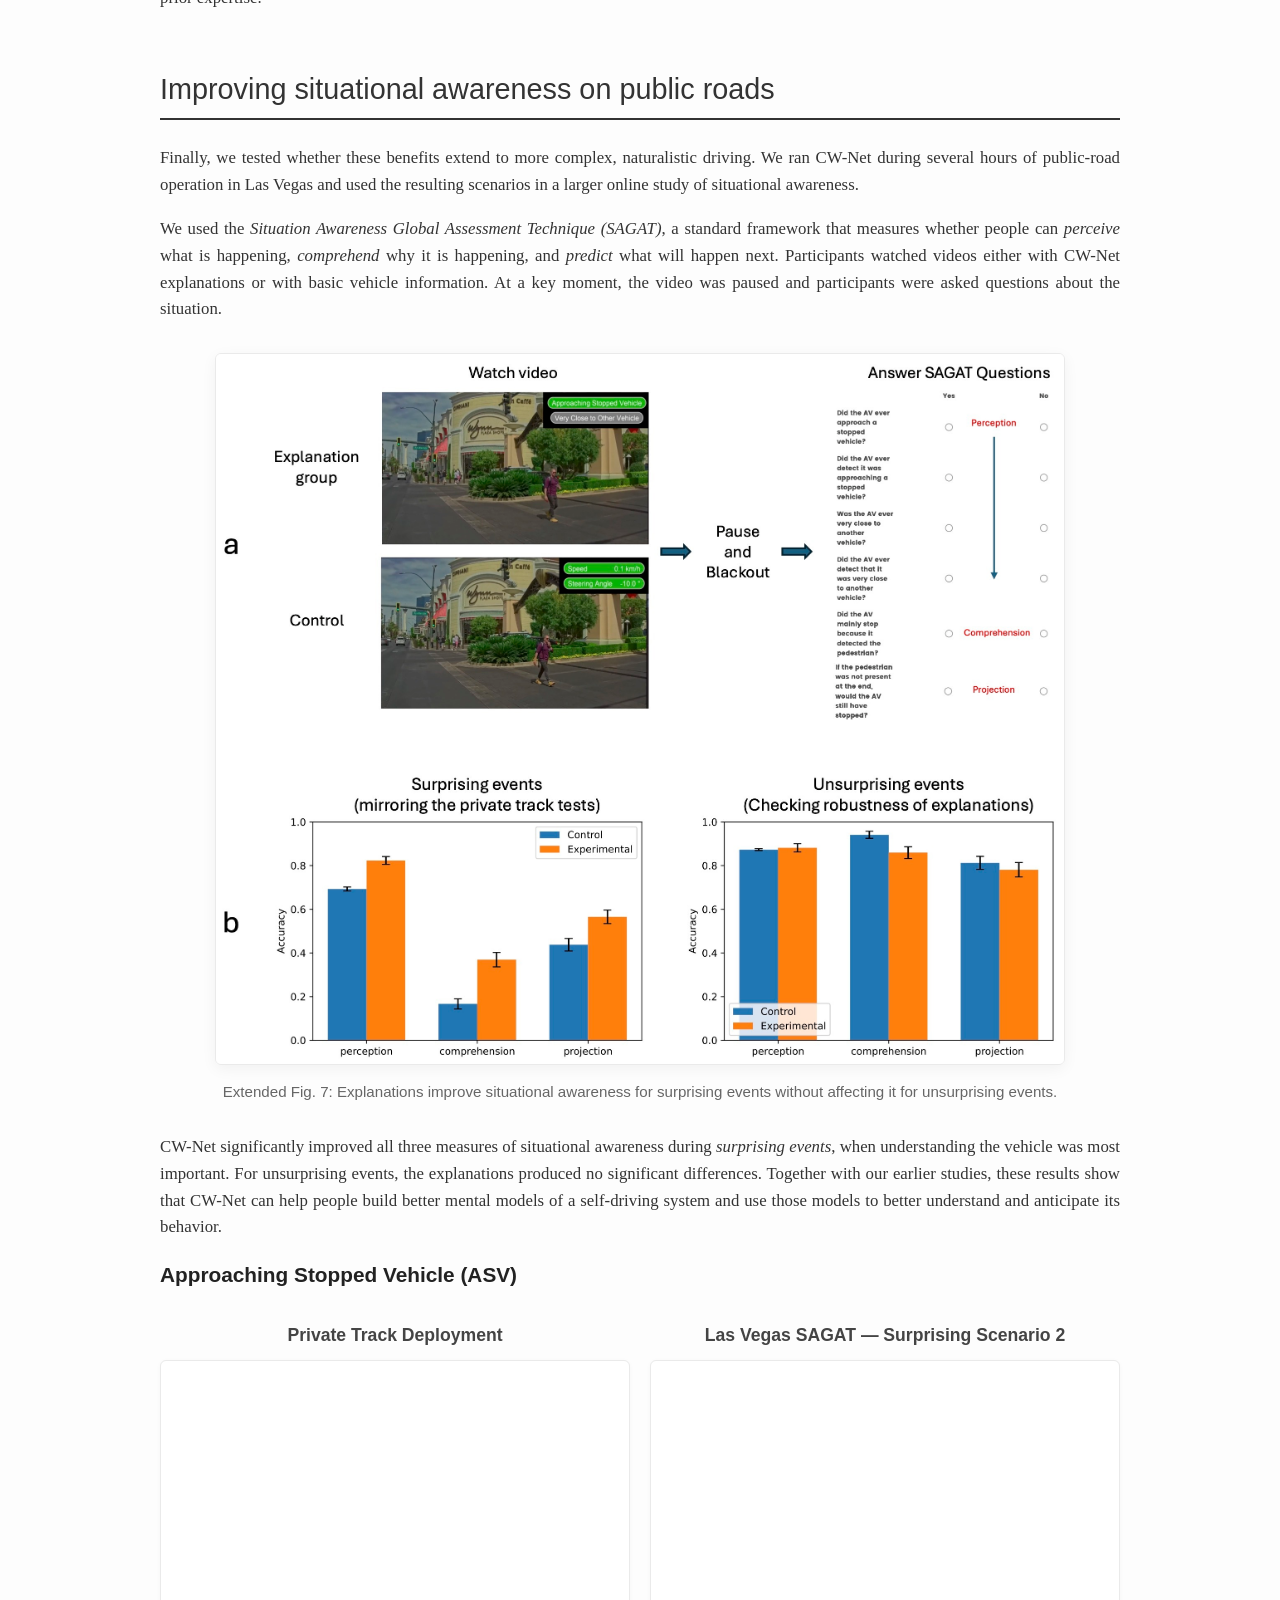
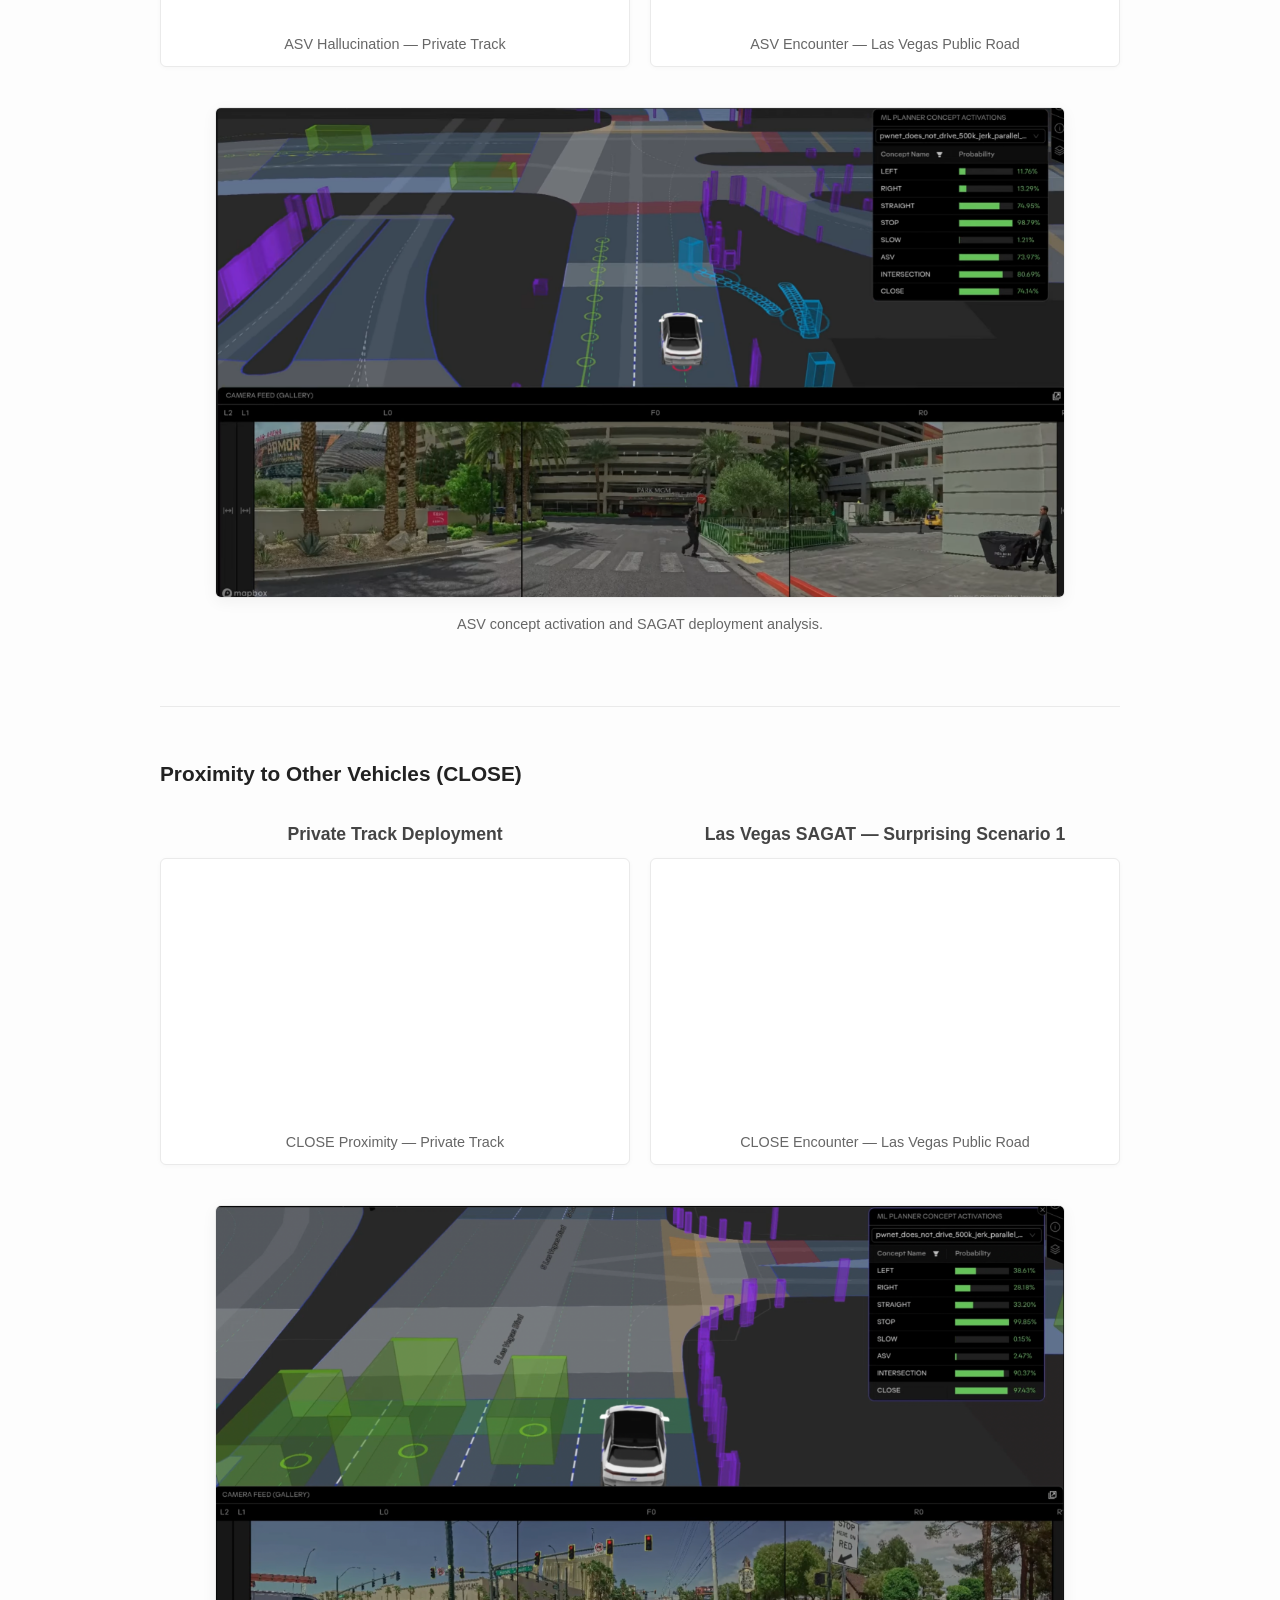
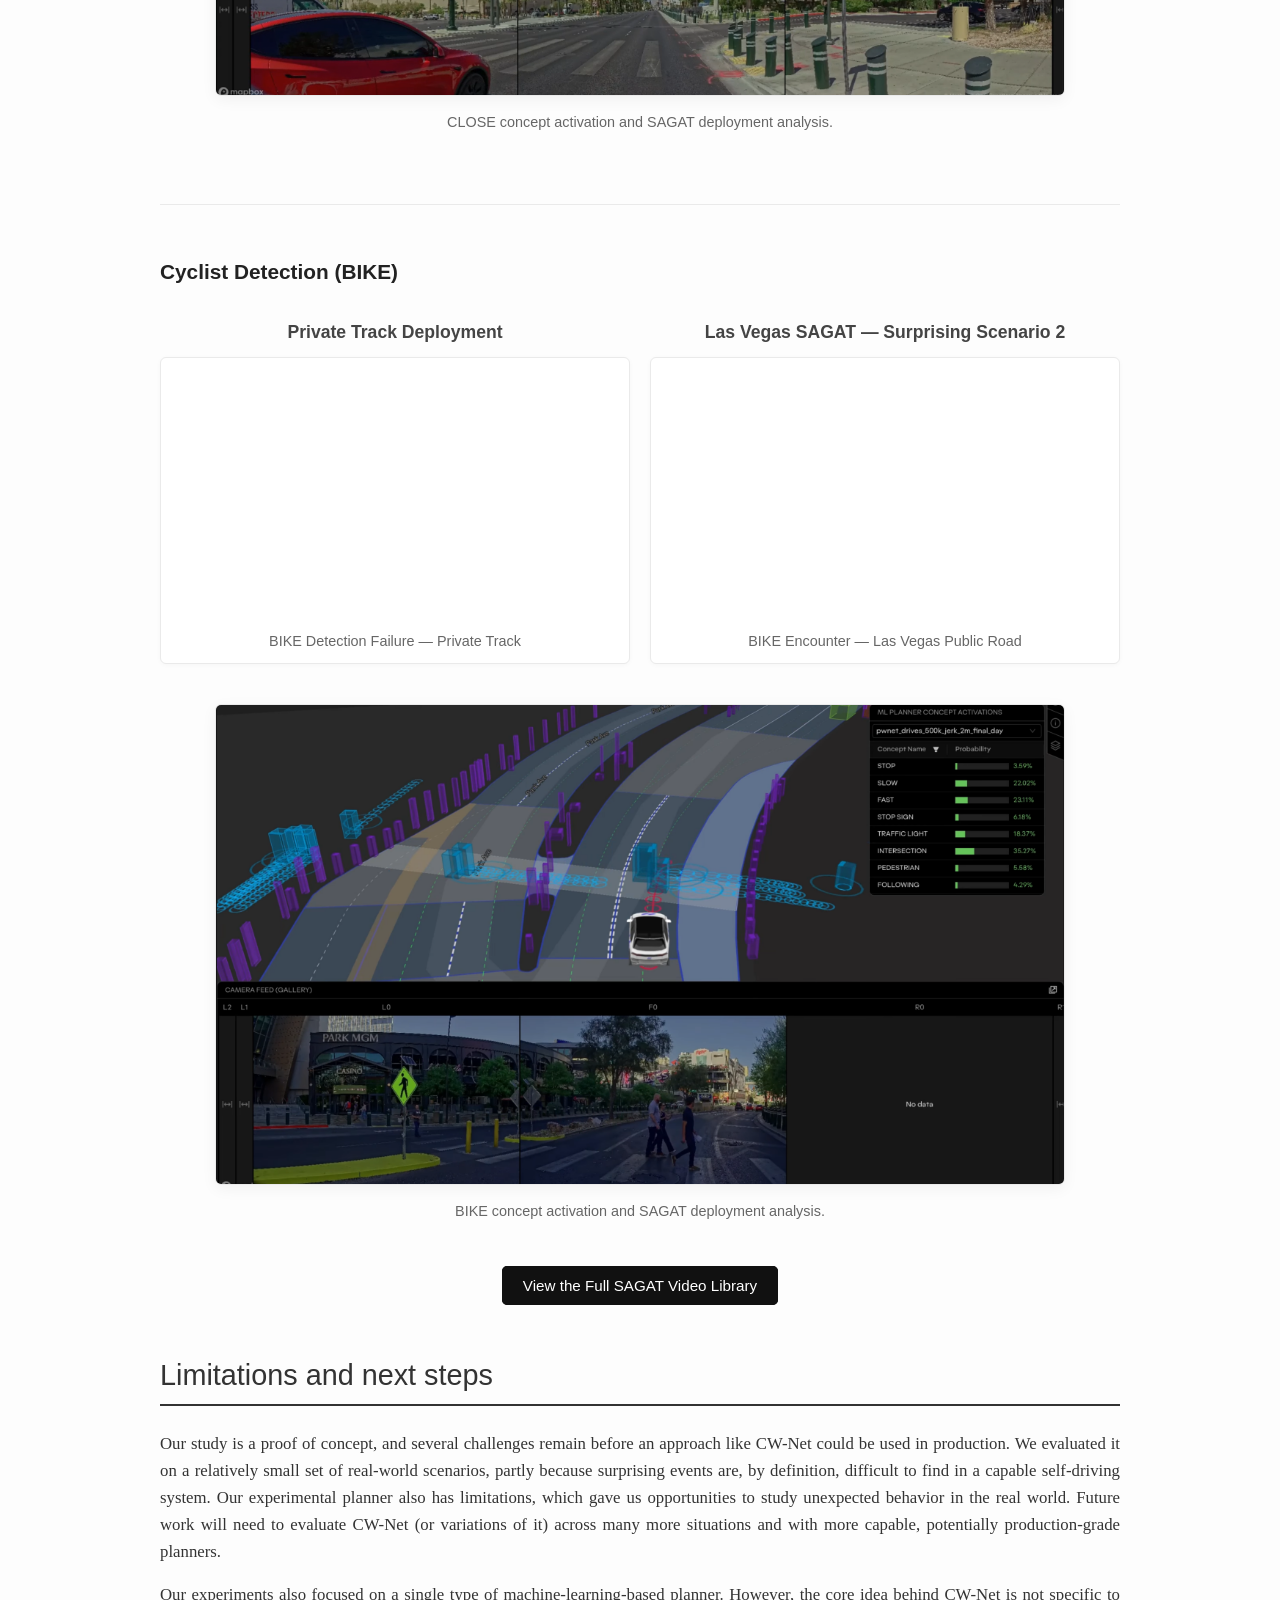
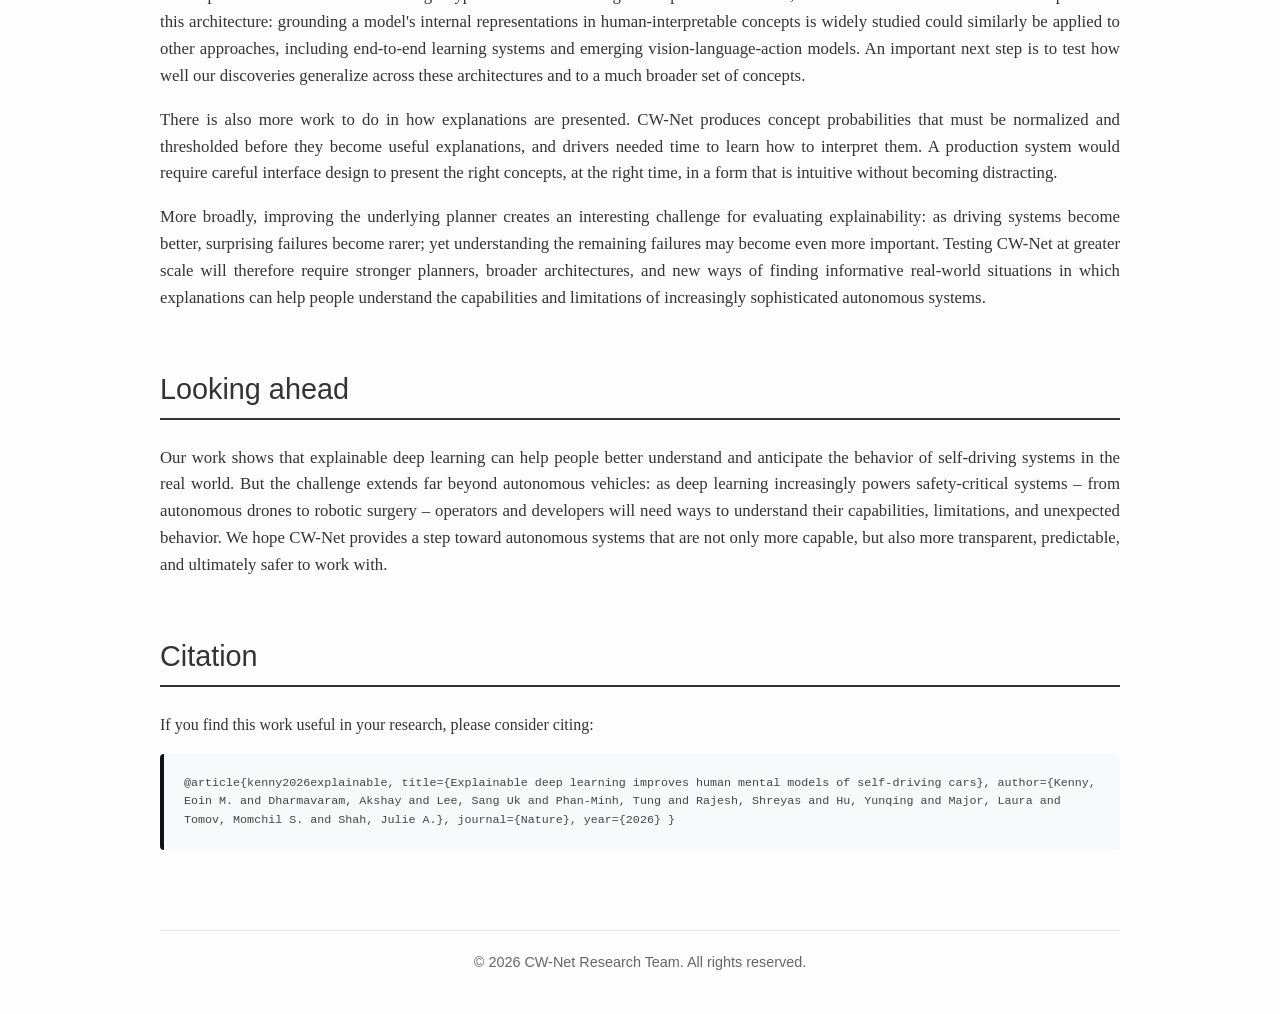
==== commit b10b273d: "Add 'In the News' page with logo carousel and article list" ====
--- a/index.html
+++ b/index.html
@@ -56,6 +56,7 @@
             <a href="https://github.com/EoinKenny/CW-Net-Autonomous-Driving/tree/main/data" class="btn" target="_blank">Dataset</a>
             <a href="#deployment" class="btn">Deployment Tests</a>
             <a href="videos.html" class="btn">SAGAT & Full Video Library</a>
+            <a href="news.html" class="btn">In the News</a>
             <a href="https://codeocean.com/capsule/8602909/tree/v3" class="btn" target="_blank">Toy Demo</a>
         </div>
     </header>
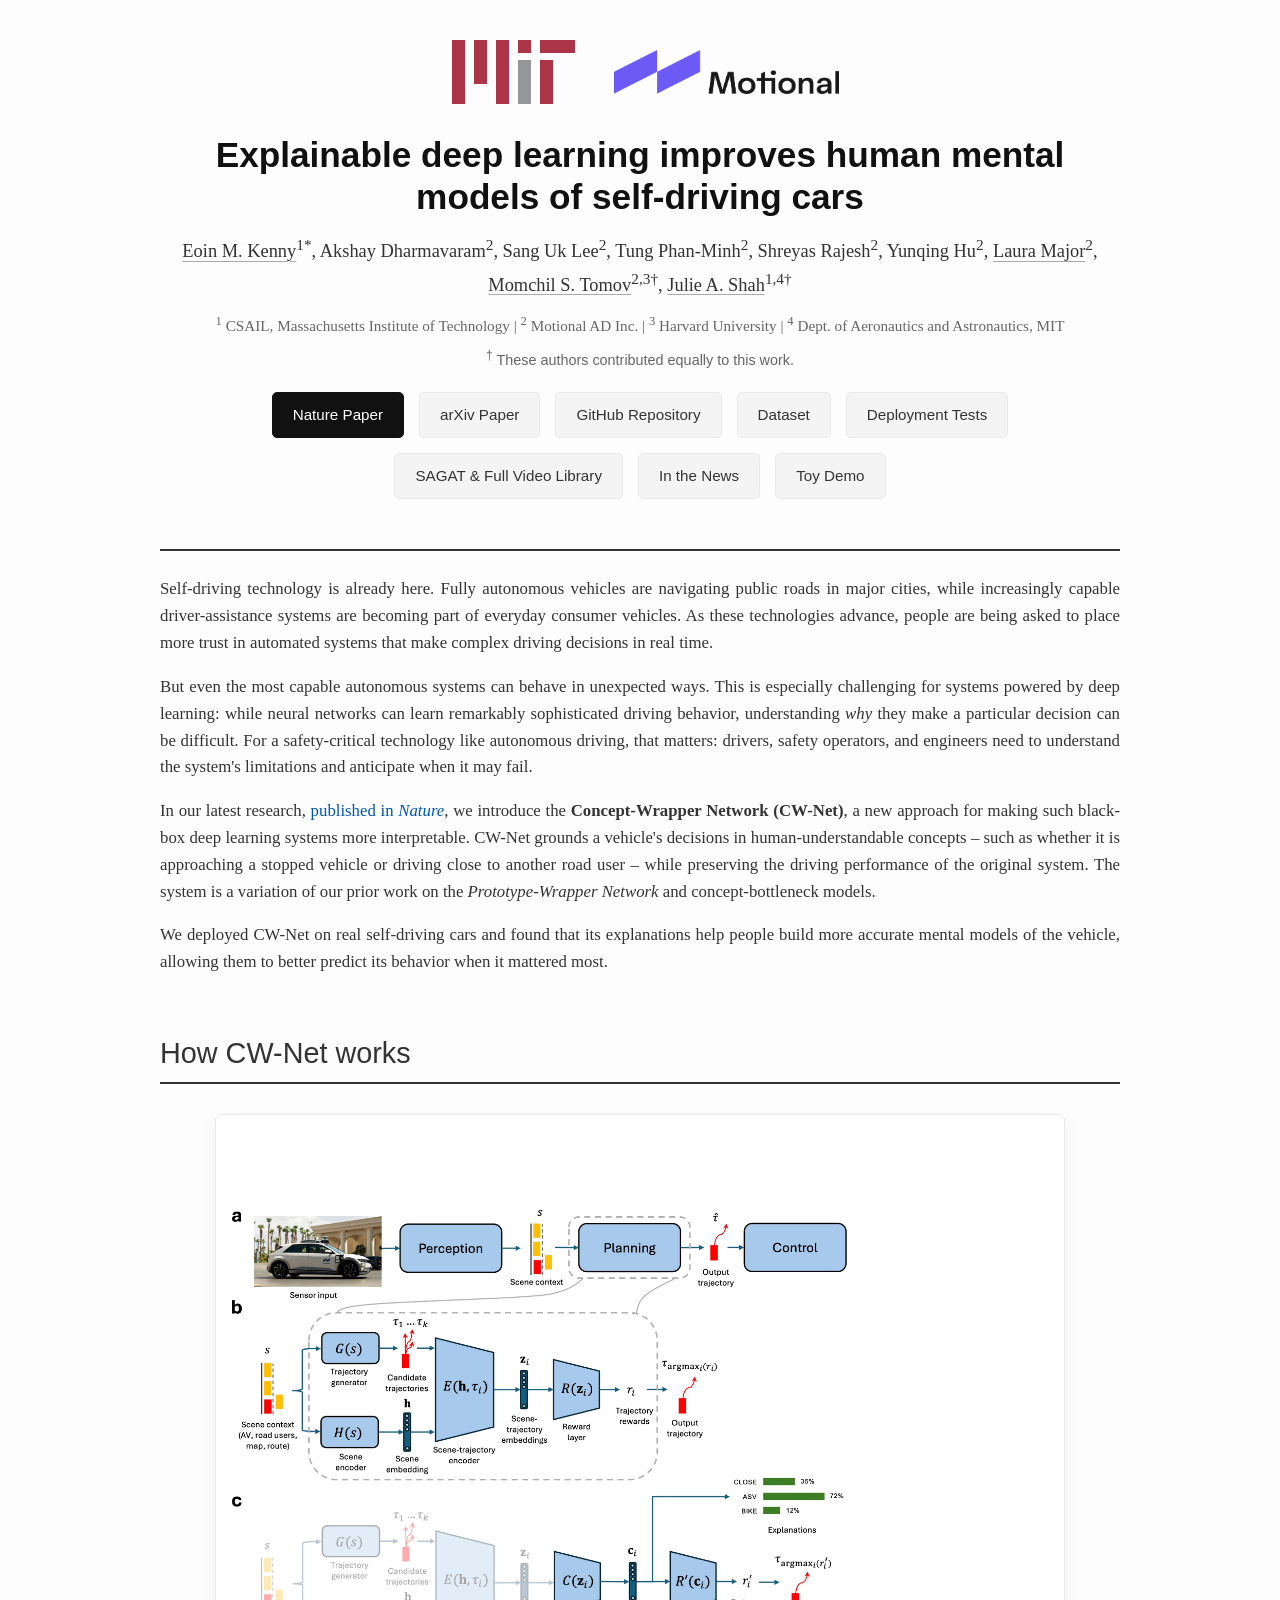
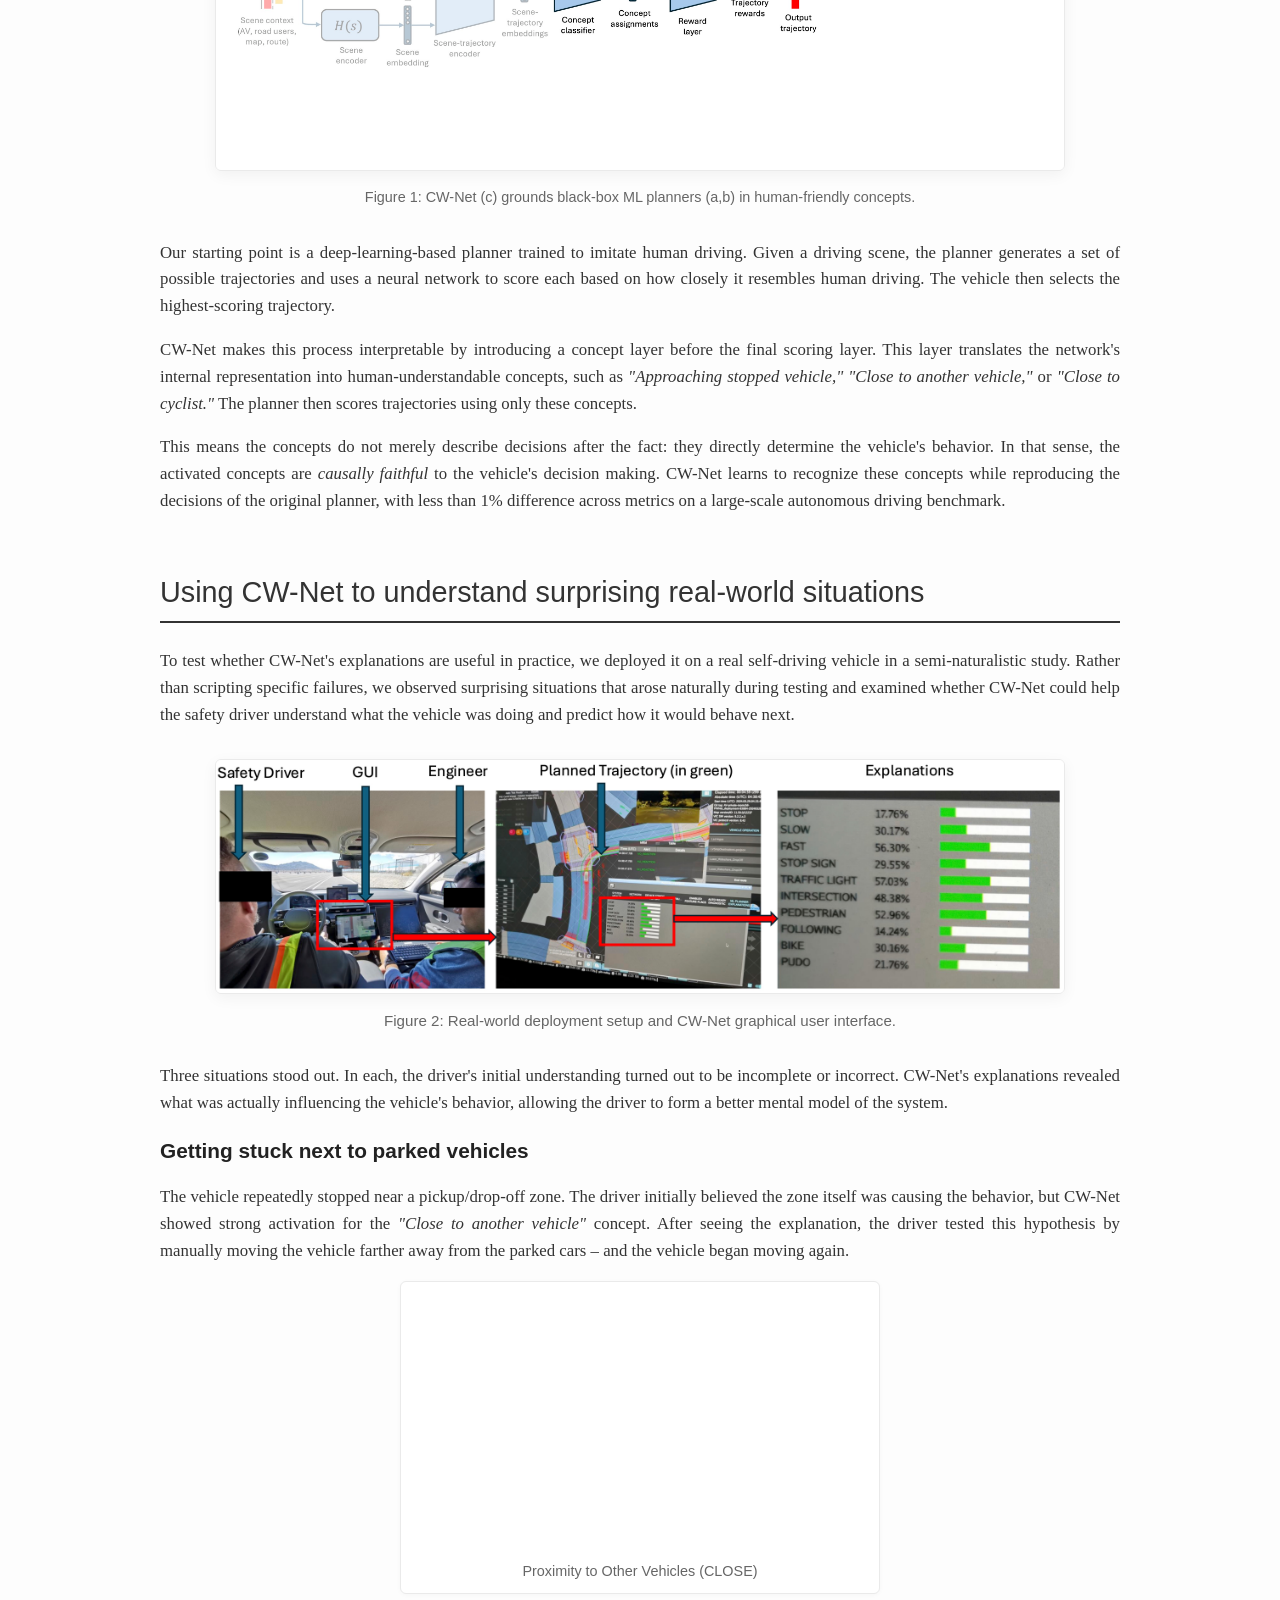
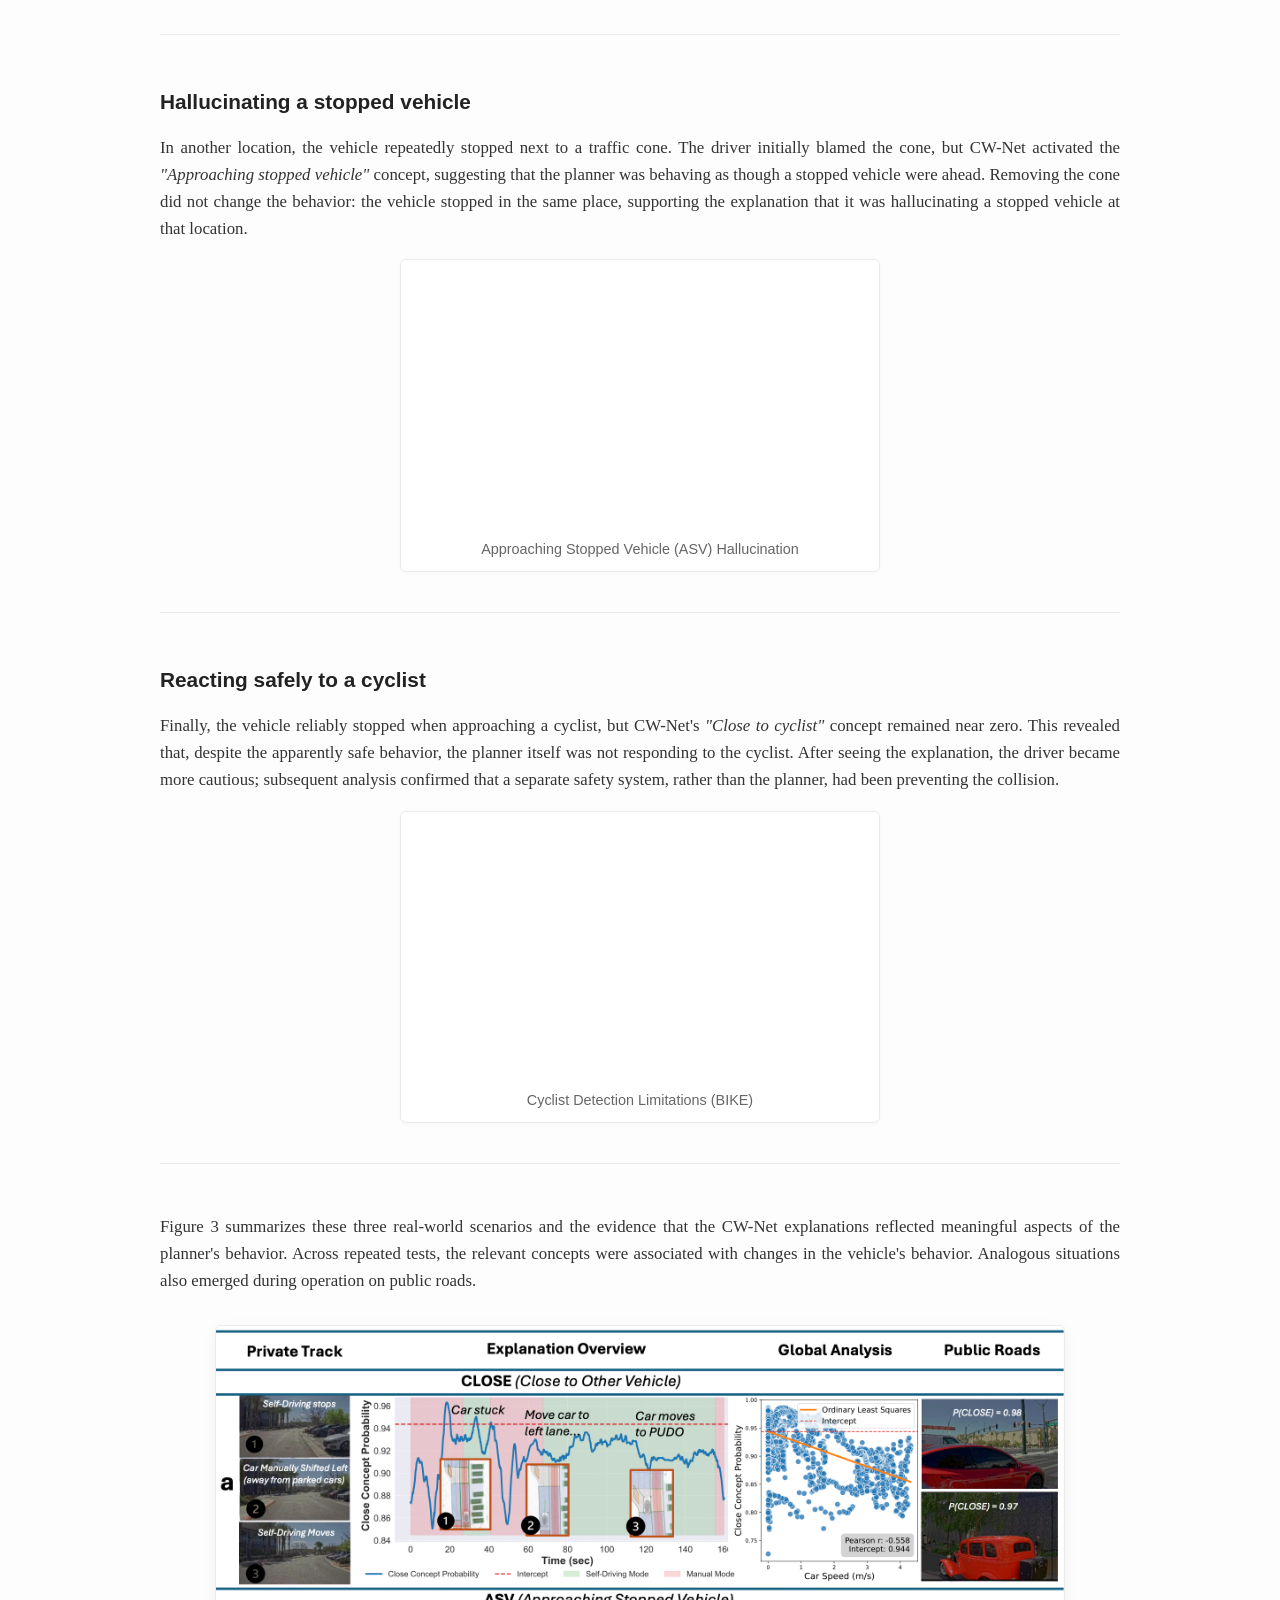
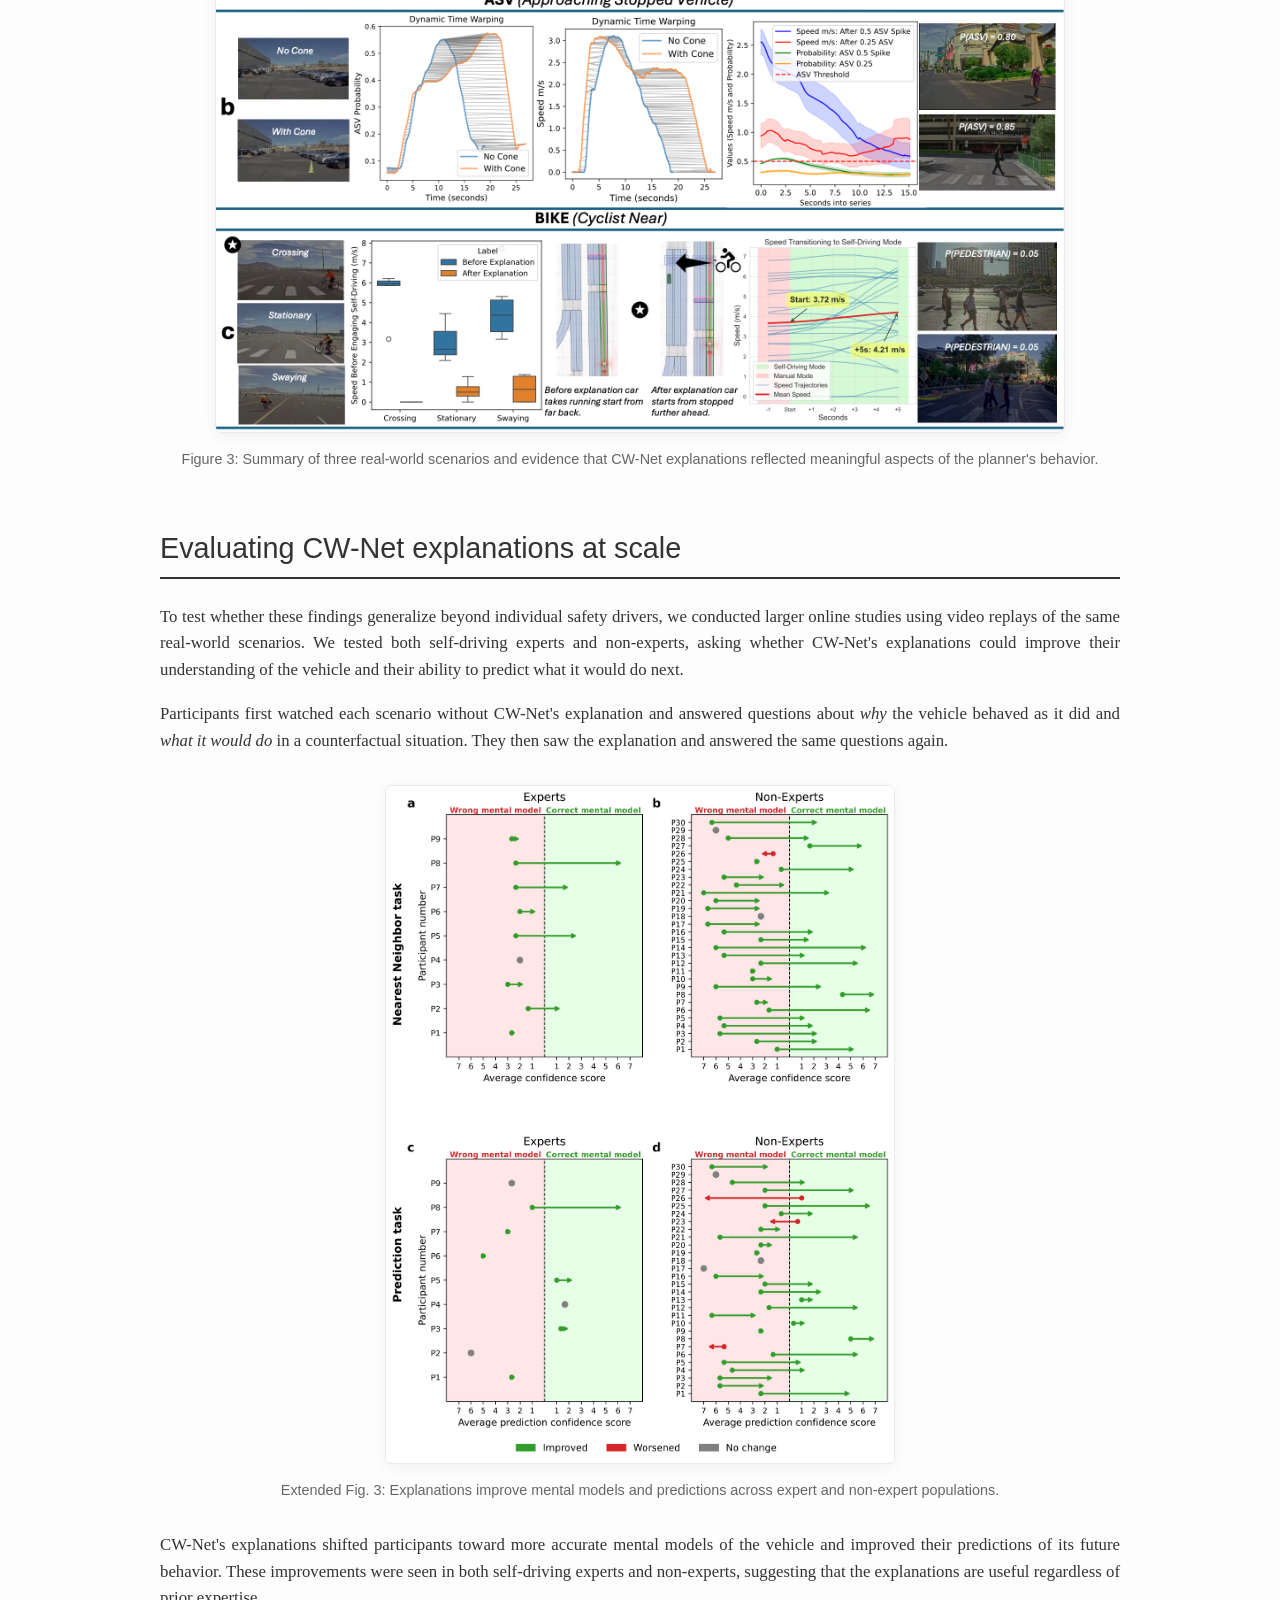
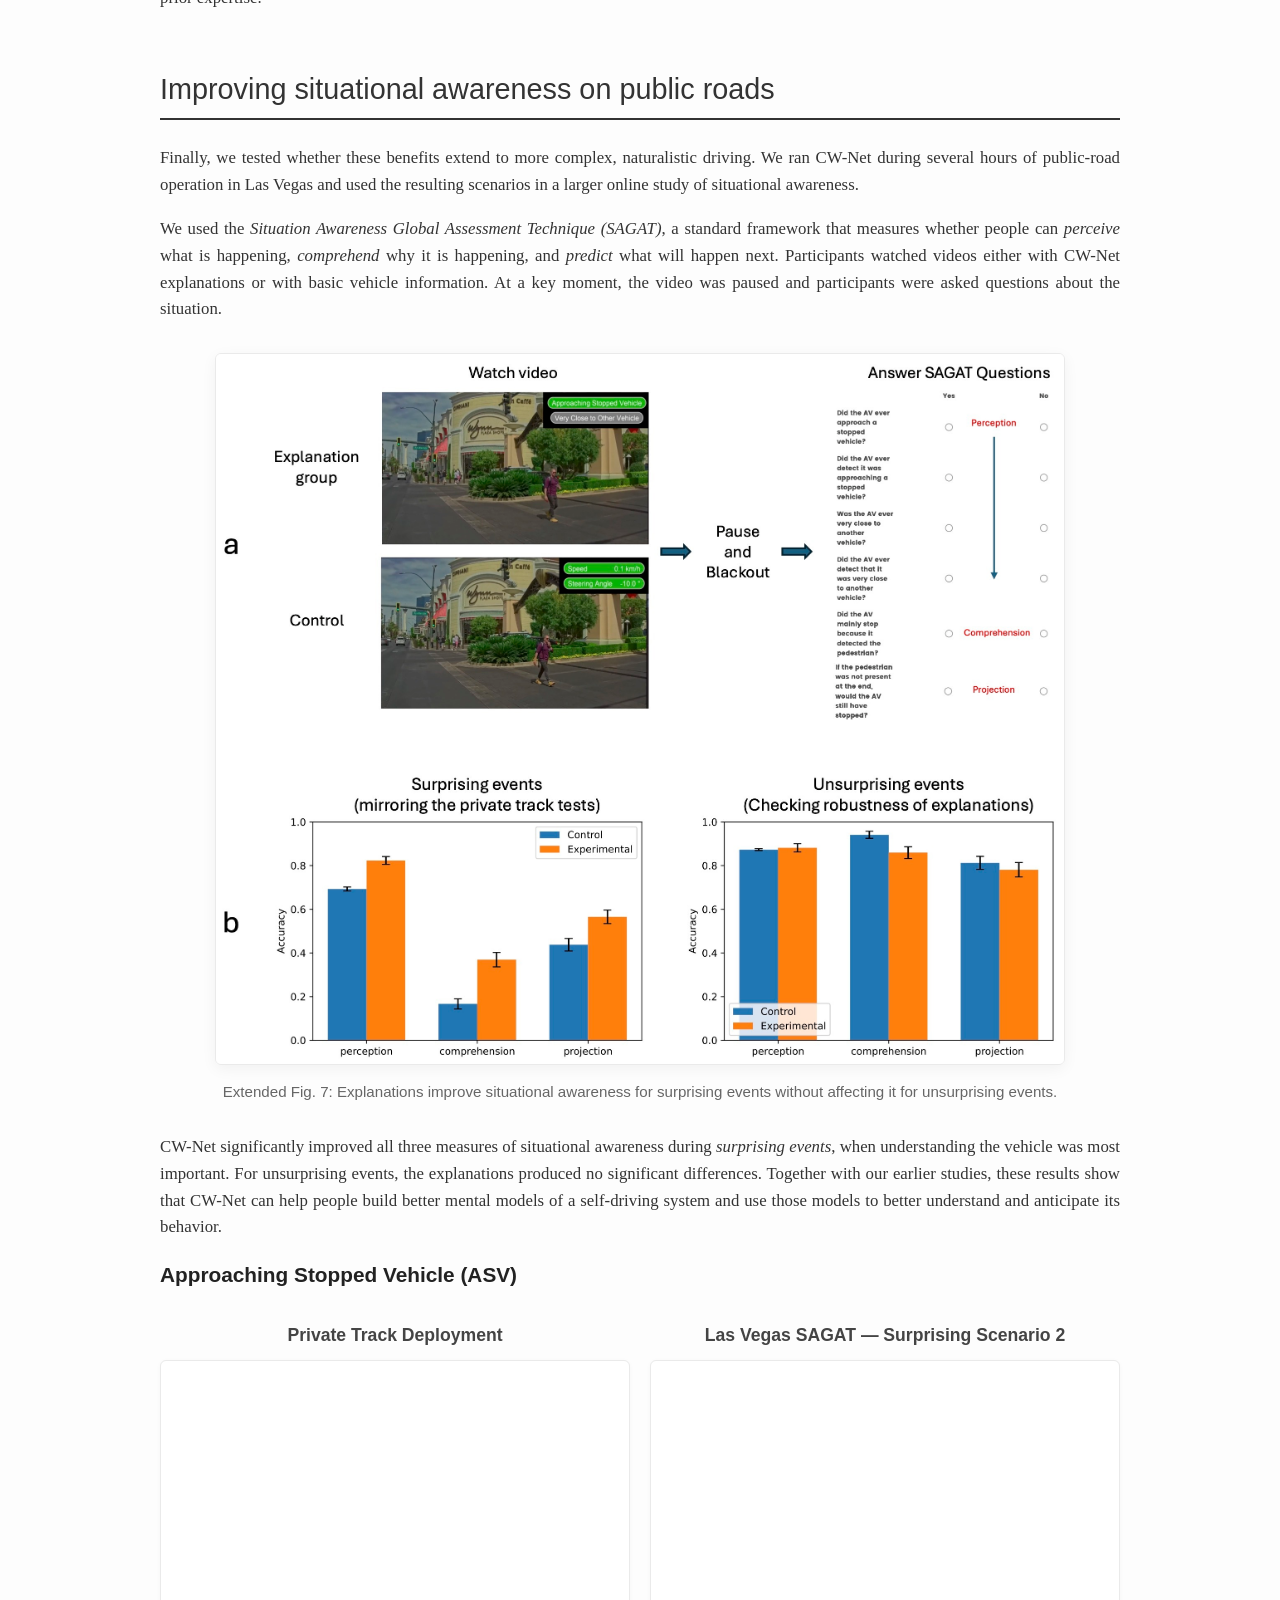
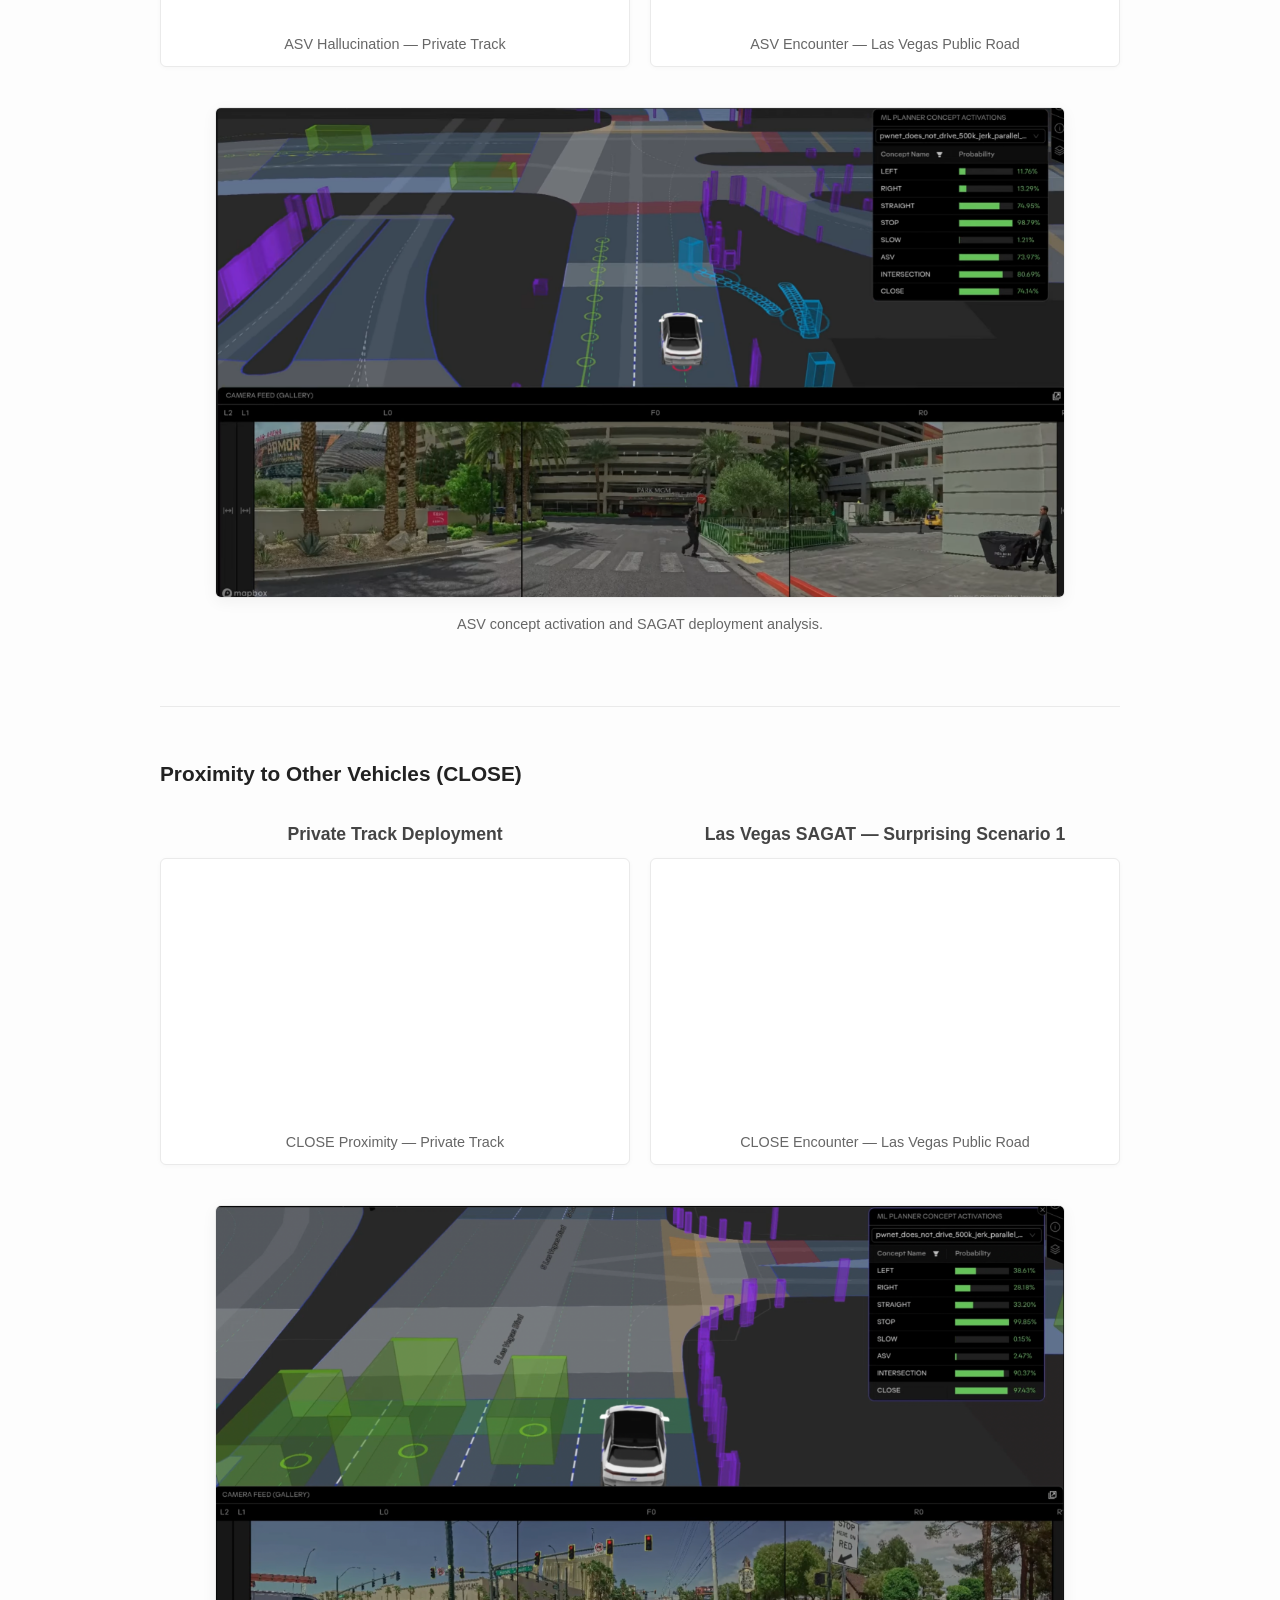
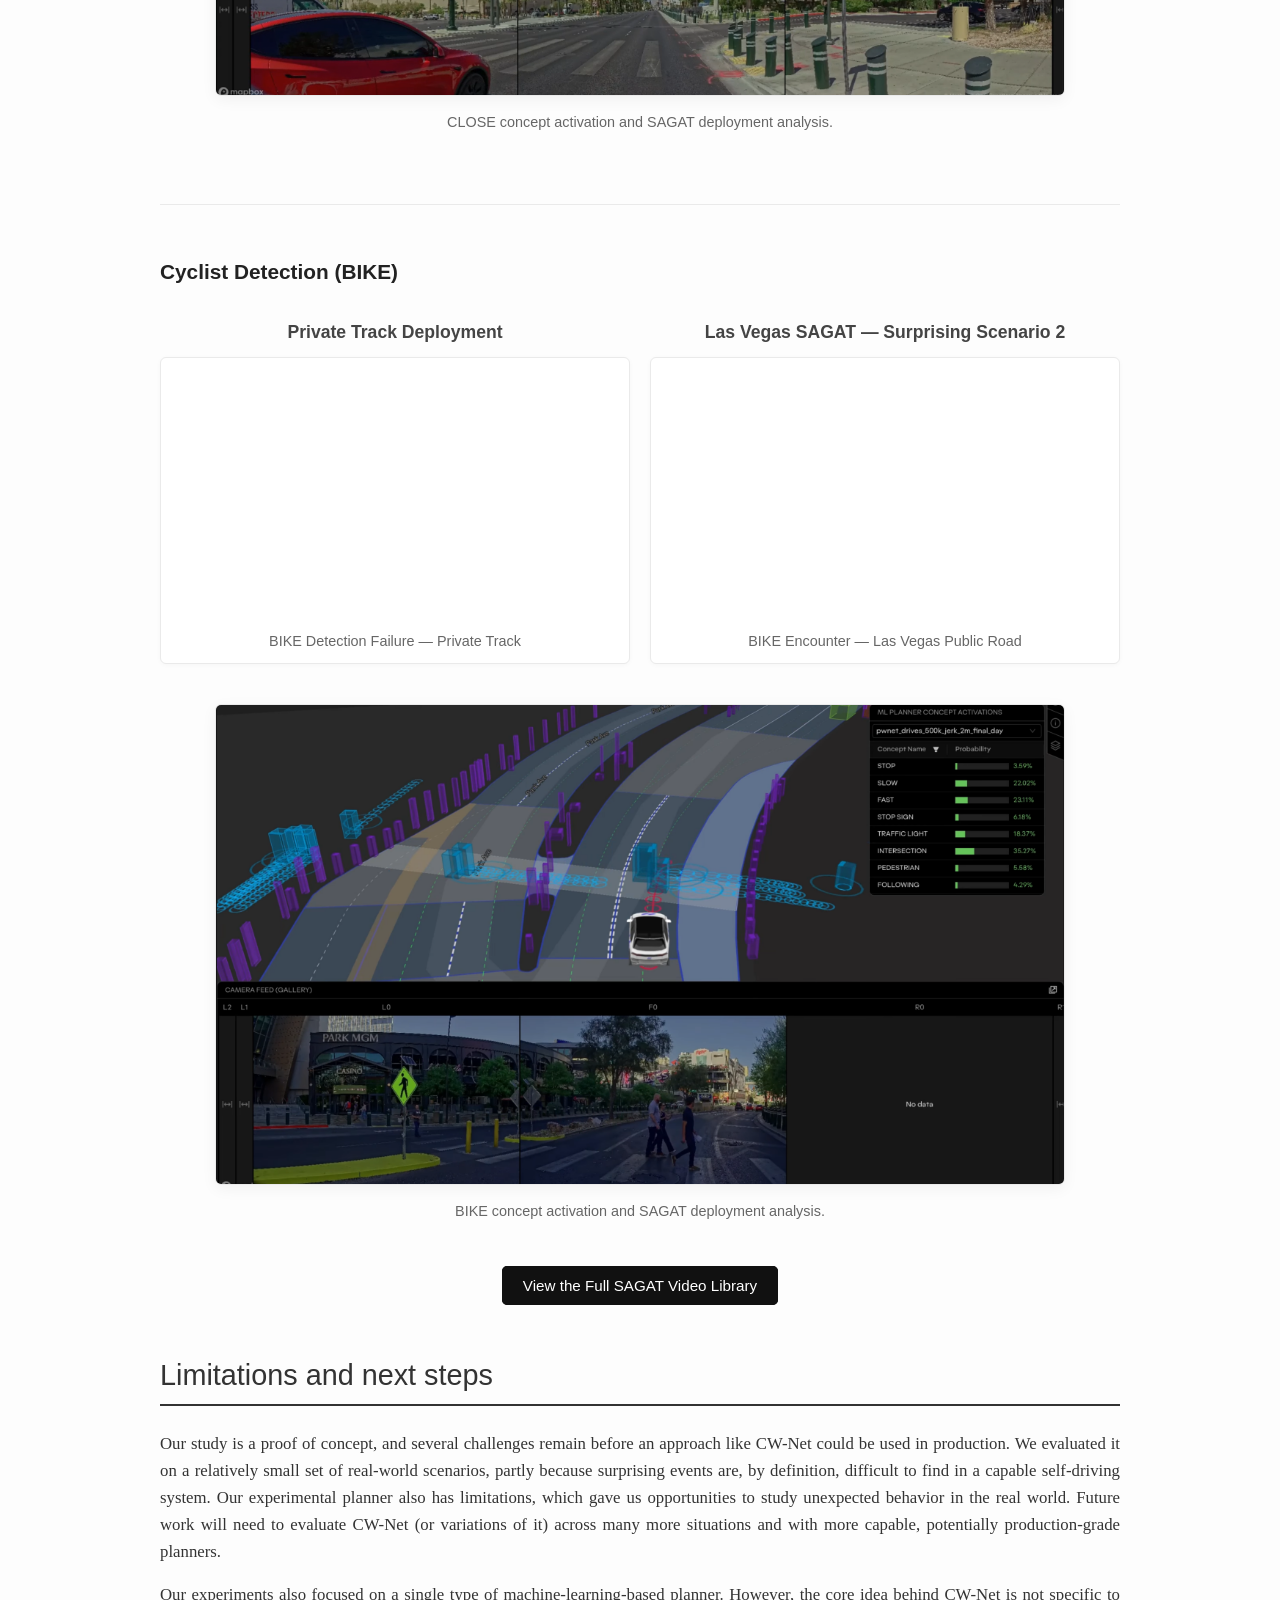
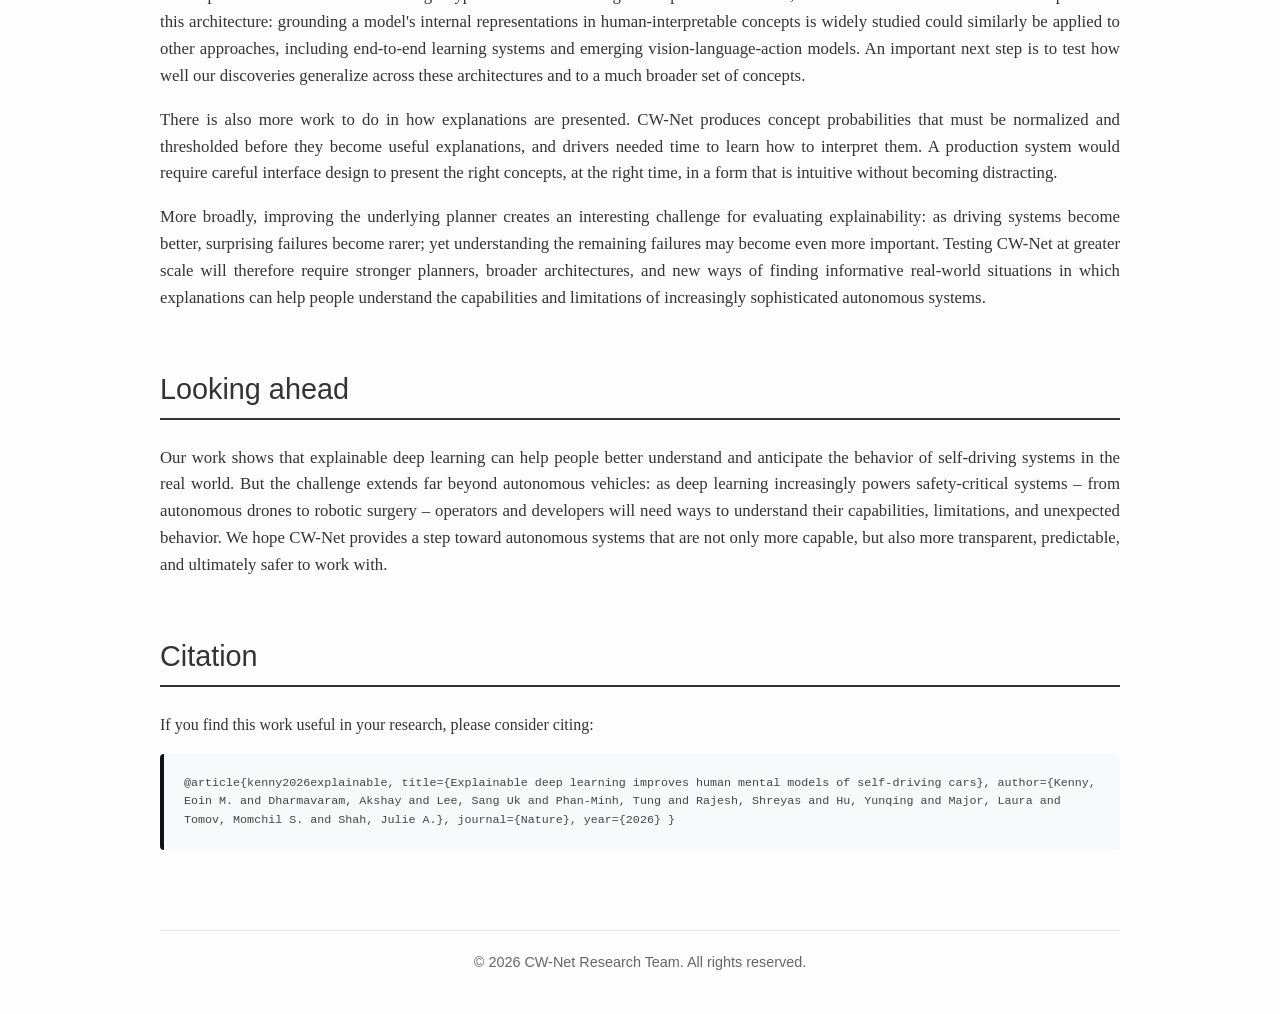
==== commit 3d695b03: "Link Nature paper throughout, drop news deks" ====
--- a/index.html
+++ b/index.html
@@ -50,8 +50,8 @@
         </div>
 
         <div class="nav-buttons">
-            <a href="https://arxiv.org/abs/2411.18714" class="btn btn-primary" target="_blank">arXiv Paper</a>
             <a href="https://www.nature.com/articles/s41586-026-10950-5" class="btn btn-primary" target="_blank">Nature Paper</a>
+            <a href="https://arxiv.org/abs/2411.18714" class="btn" target="_blank">arXiv Paper</a>
             <a href="https://github.com/EoinKenny/CW-Net-Autonomous-Driving" class="btn" target="_blank">GitHub Repository</a>
             <a href="https://github.com/EoinKenny/CW-Net-Autonomous-Driving/tree/main/data" class="btn" target="_blank">Dataset</a>
             <a href="#deployment" class="btn">Deployment Tests</a>
@@ -66,7 +66,7 @@
         <div class="abstract-text">
             <p>Self-driving technology is already here. Fully autonomous vehicles are navigating public roads in major cities, while increasingly capable driver-assistance systems are becoming part of everyday consumer vehicles. As these technologies advance, people are being asked to place more trust in automated systems that make complex driving decisions in real time.</p>
             <p>But even the most capable autonomous systems can behave in unexpected ways. This is especially challenging for systems powered by deep learning: while neural networks can learn remarkably sophisticated driving behavior, understanding <em>why</em> they make a particular decision can be difficult. For a safety-critical technology like autonomous driving, that matters: drivers, safety operators, and engineers need to understand the system's limitations and anticipate when it may fail.</p>
-            <p>In our latest research, published in <em>Nature</em>, we introduce the <strong>Concept-Wrapper Network (CW-Net)</strong>, a new approach for making such black-box deep learning systems more interpretable. CW-Net grounds a vehicle's decisions in human-understandable concepts – such as whether it is approaching a stopped vehicle or driving close to another road user – while preserving the driving performance of the original system. The system is a variation of our prior work on the <em>Prototype-Wrapper Network</em> and concept-bottleneck models.</p>
+            <p>In our latest research, <a href="https://www.nature.com/articles/s41586-026-10950-5" target="_blank">published in <em>Nature</em></a>, we introduce the <strong>Concept-Wrapper Network (CW-Net)</strong>, a new approach for making such black-box deep learning systems more interpretable. CW-Net grounds a vehicle's decisions in human-understandable concepts – such as whether it is approaching a stopped vehicle or driving close to another road user – while preserving the driving performance of the original system. The system is a variation of our prior work on the <em>Prototype-Wrapper Network</em> and concept-bottleneck models.</p>
             <p>We deployed CW-Net on real self-driving cars and found that its explanations help people build more accurate mental models of the vehicle, allowing them to better predict its behavior when it mattered most.</p>
         </div>
     </section>
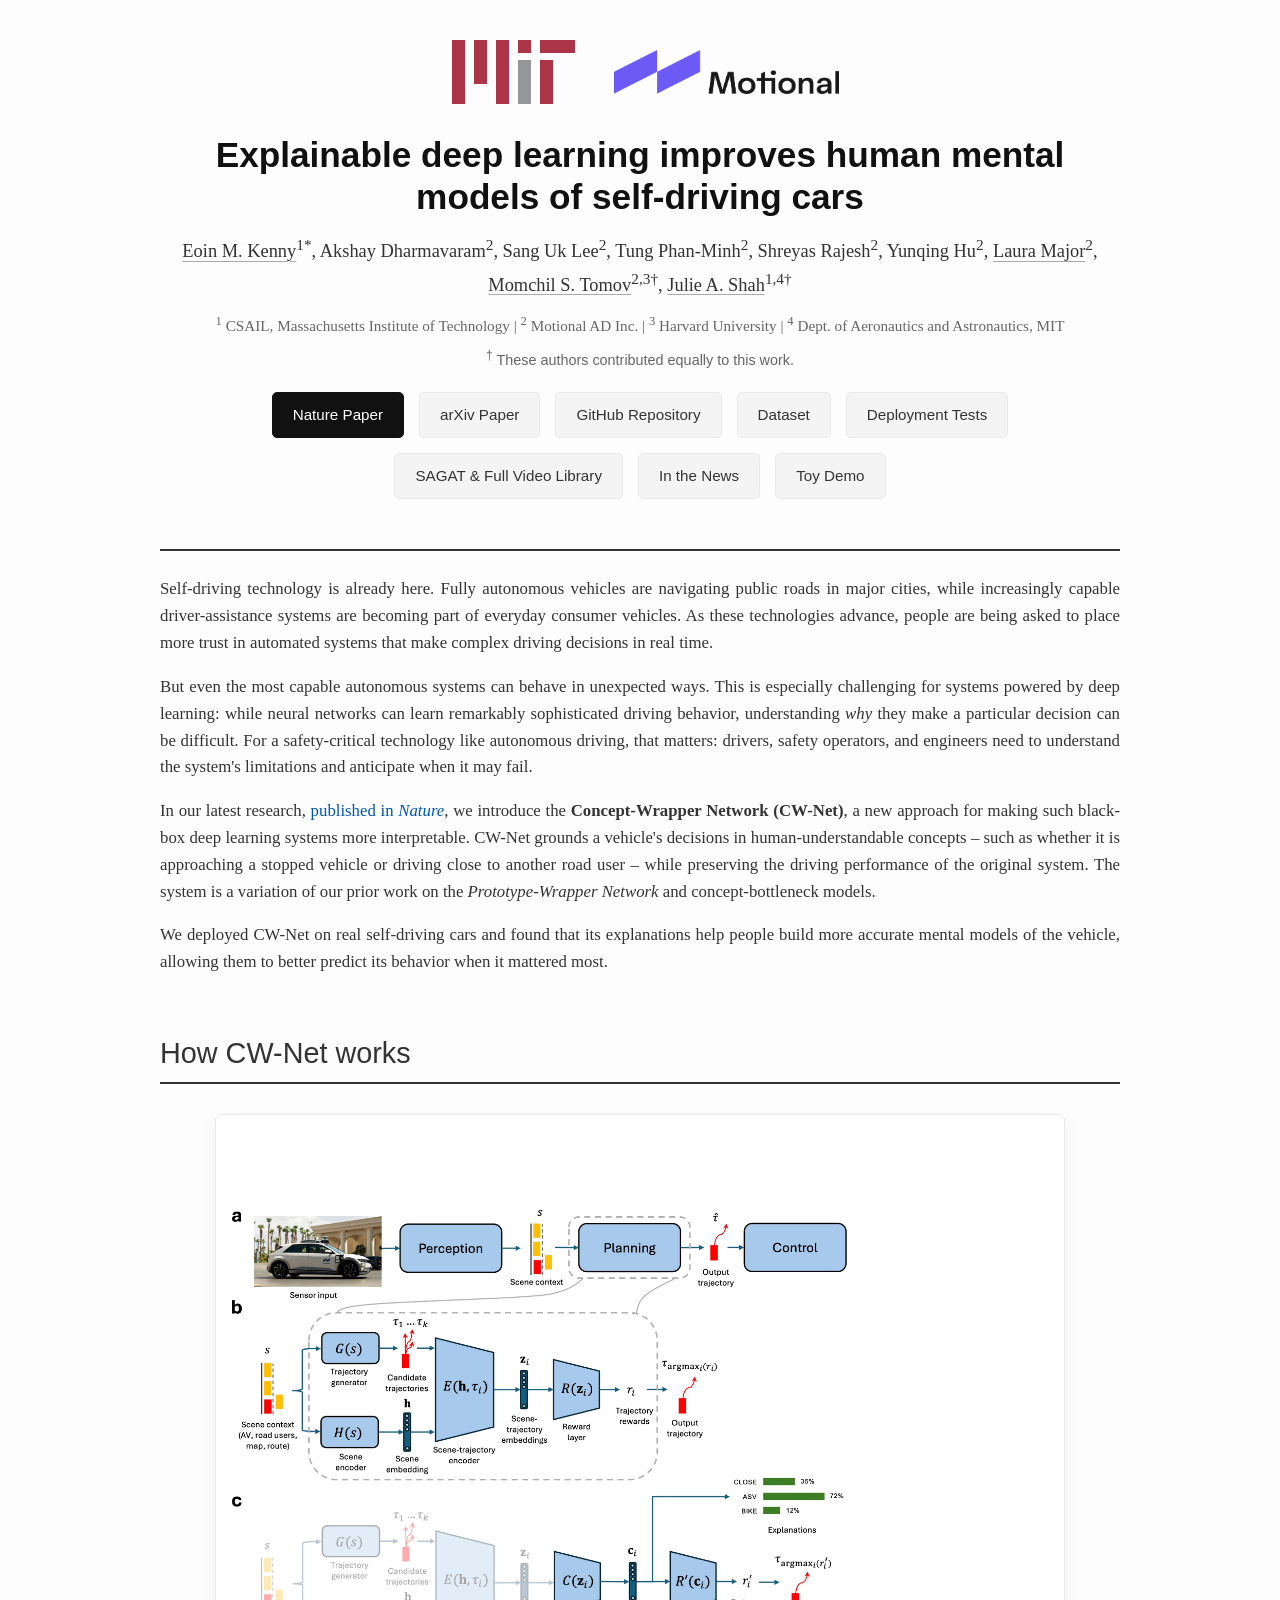
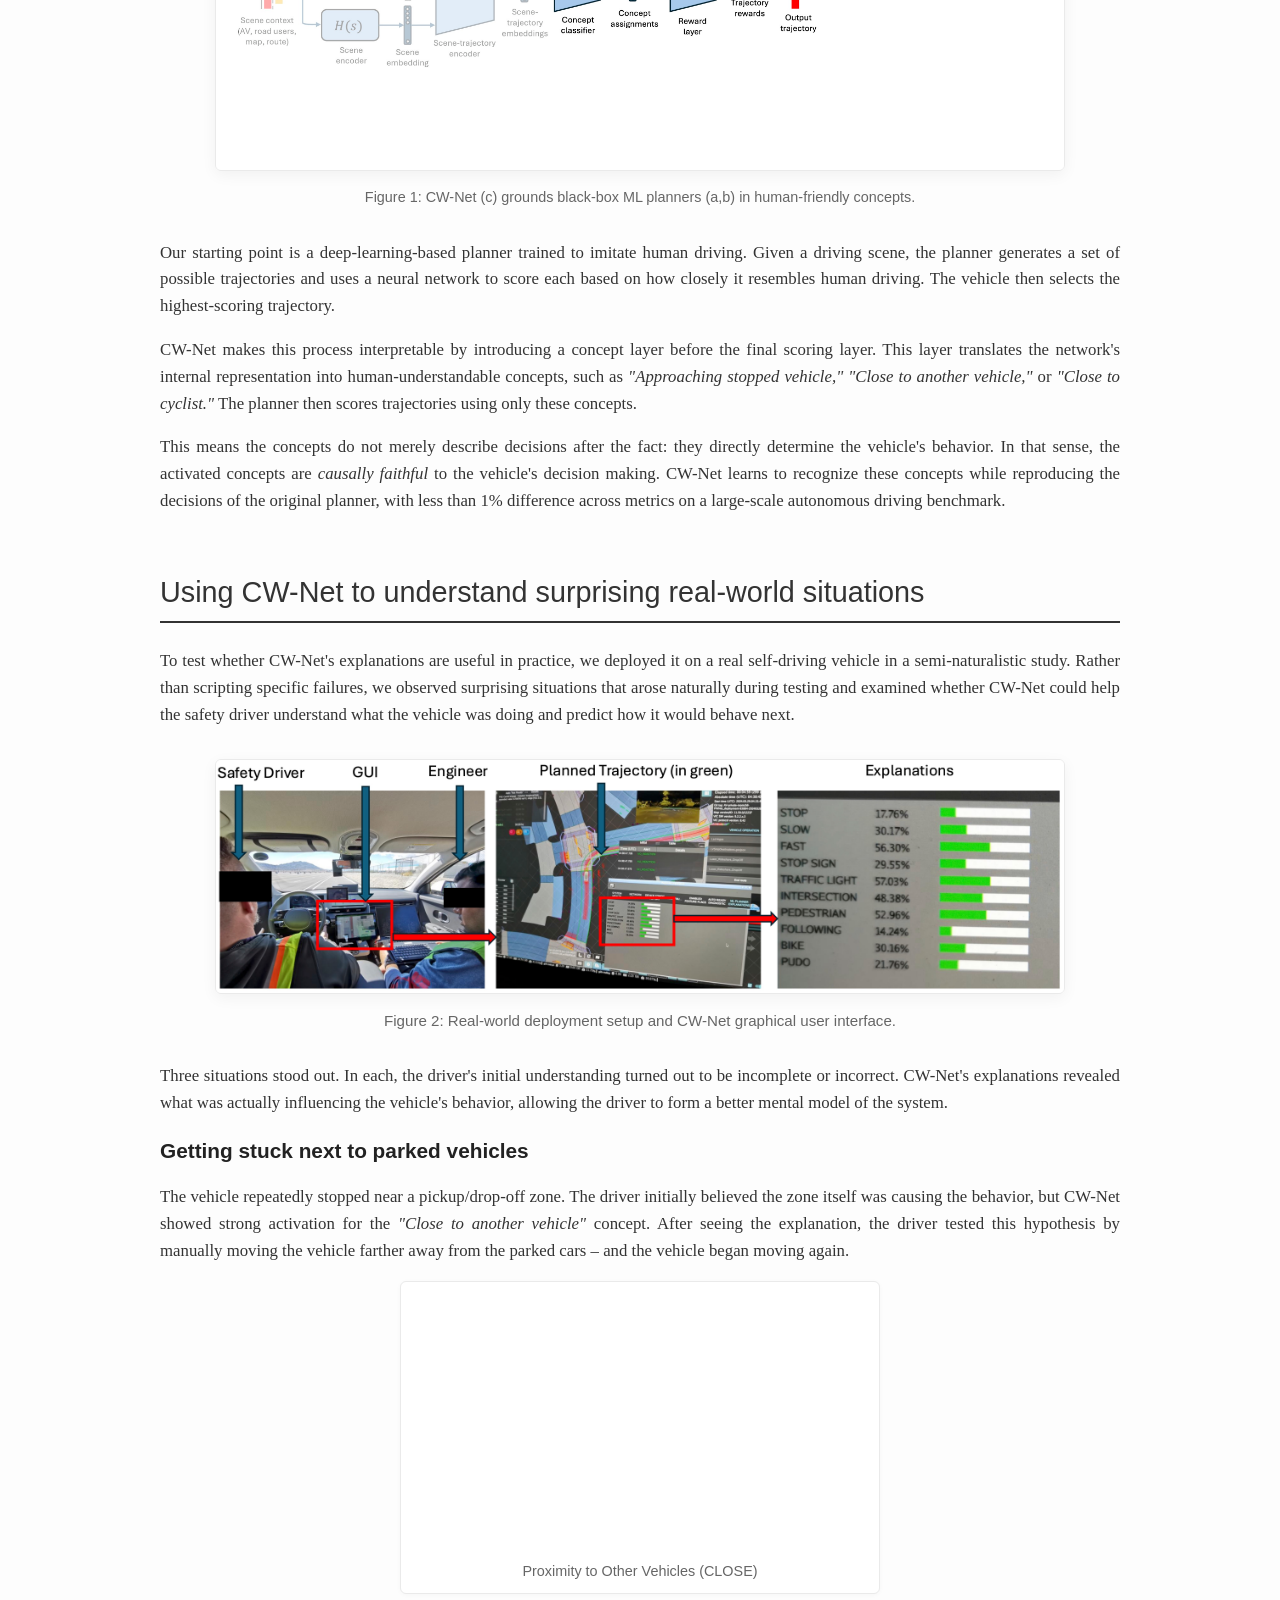
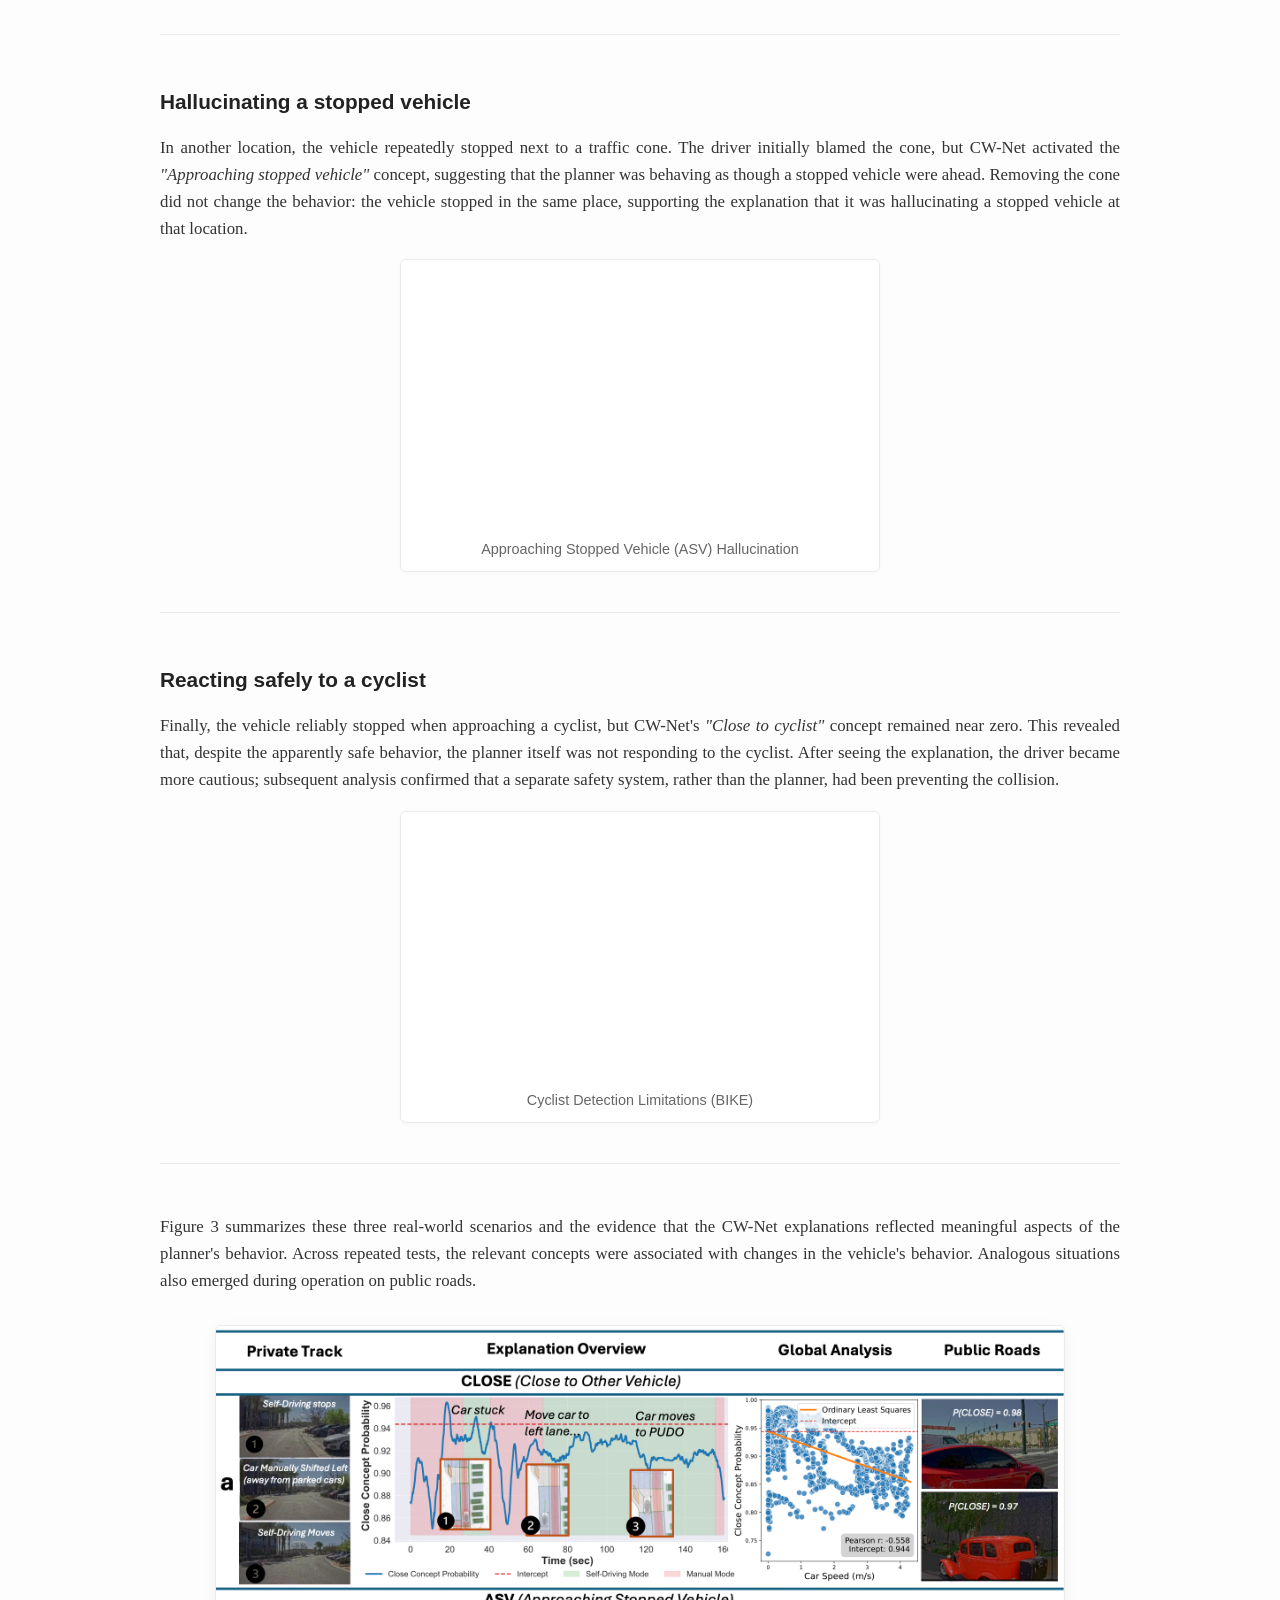
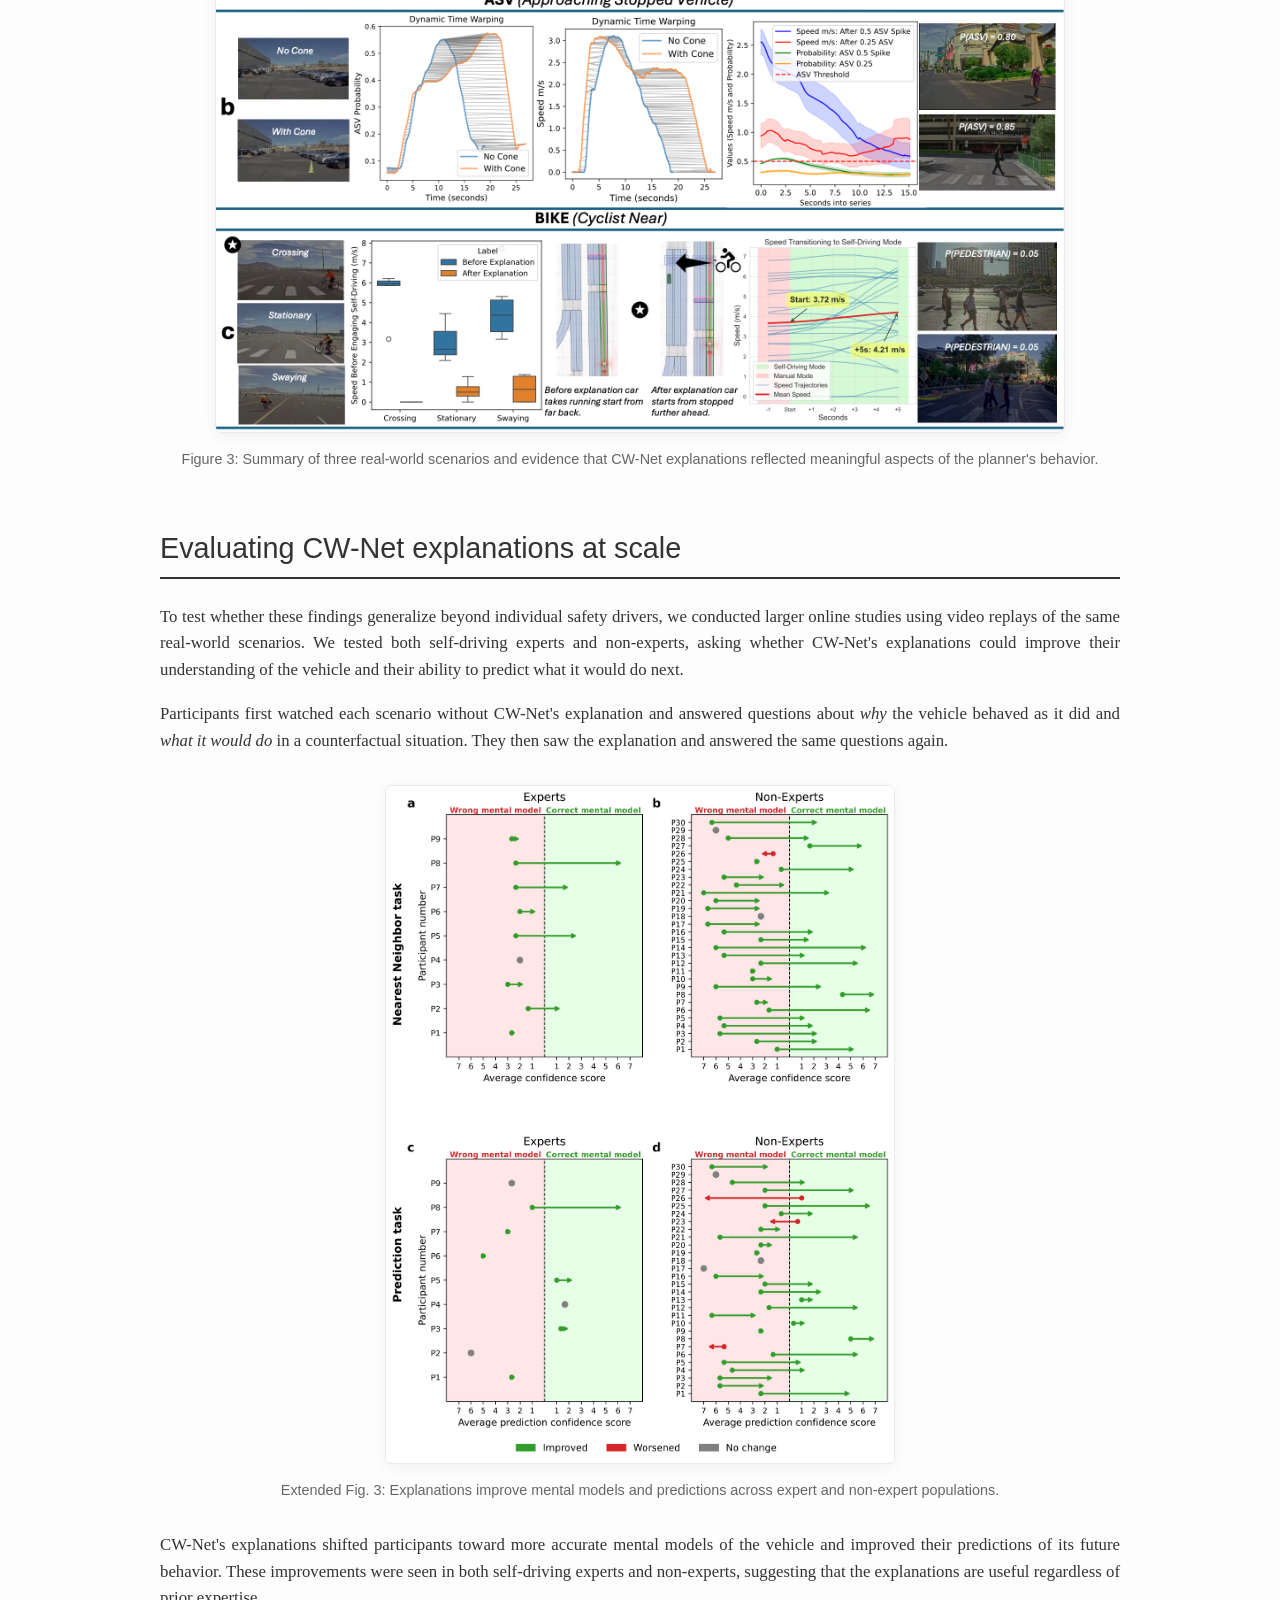
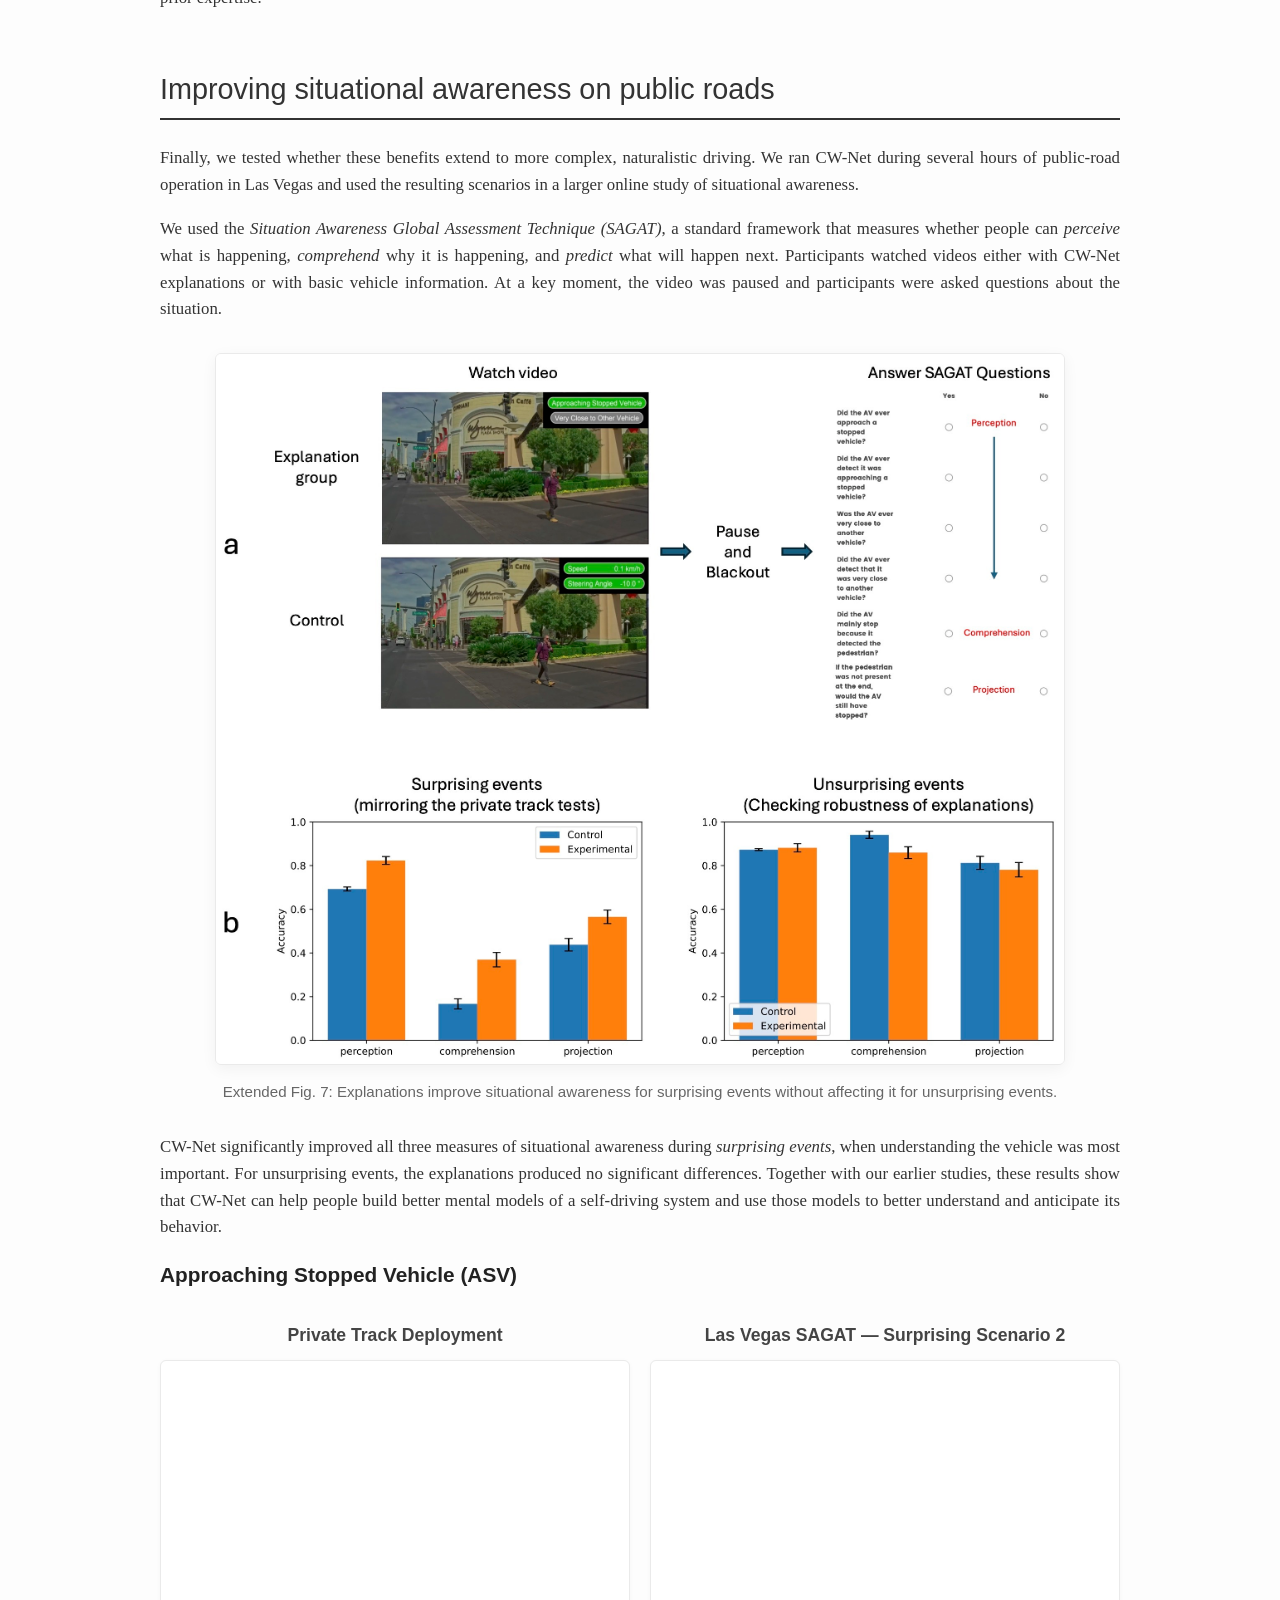
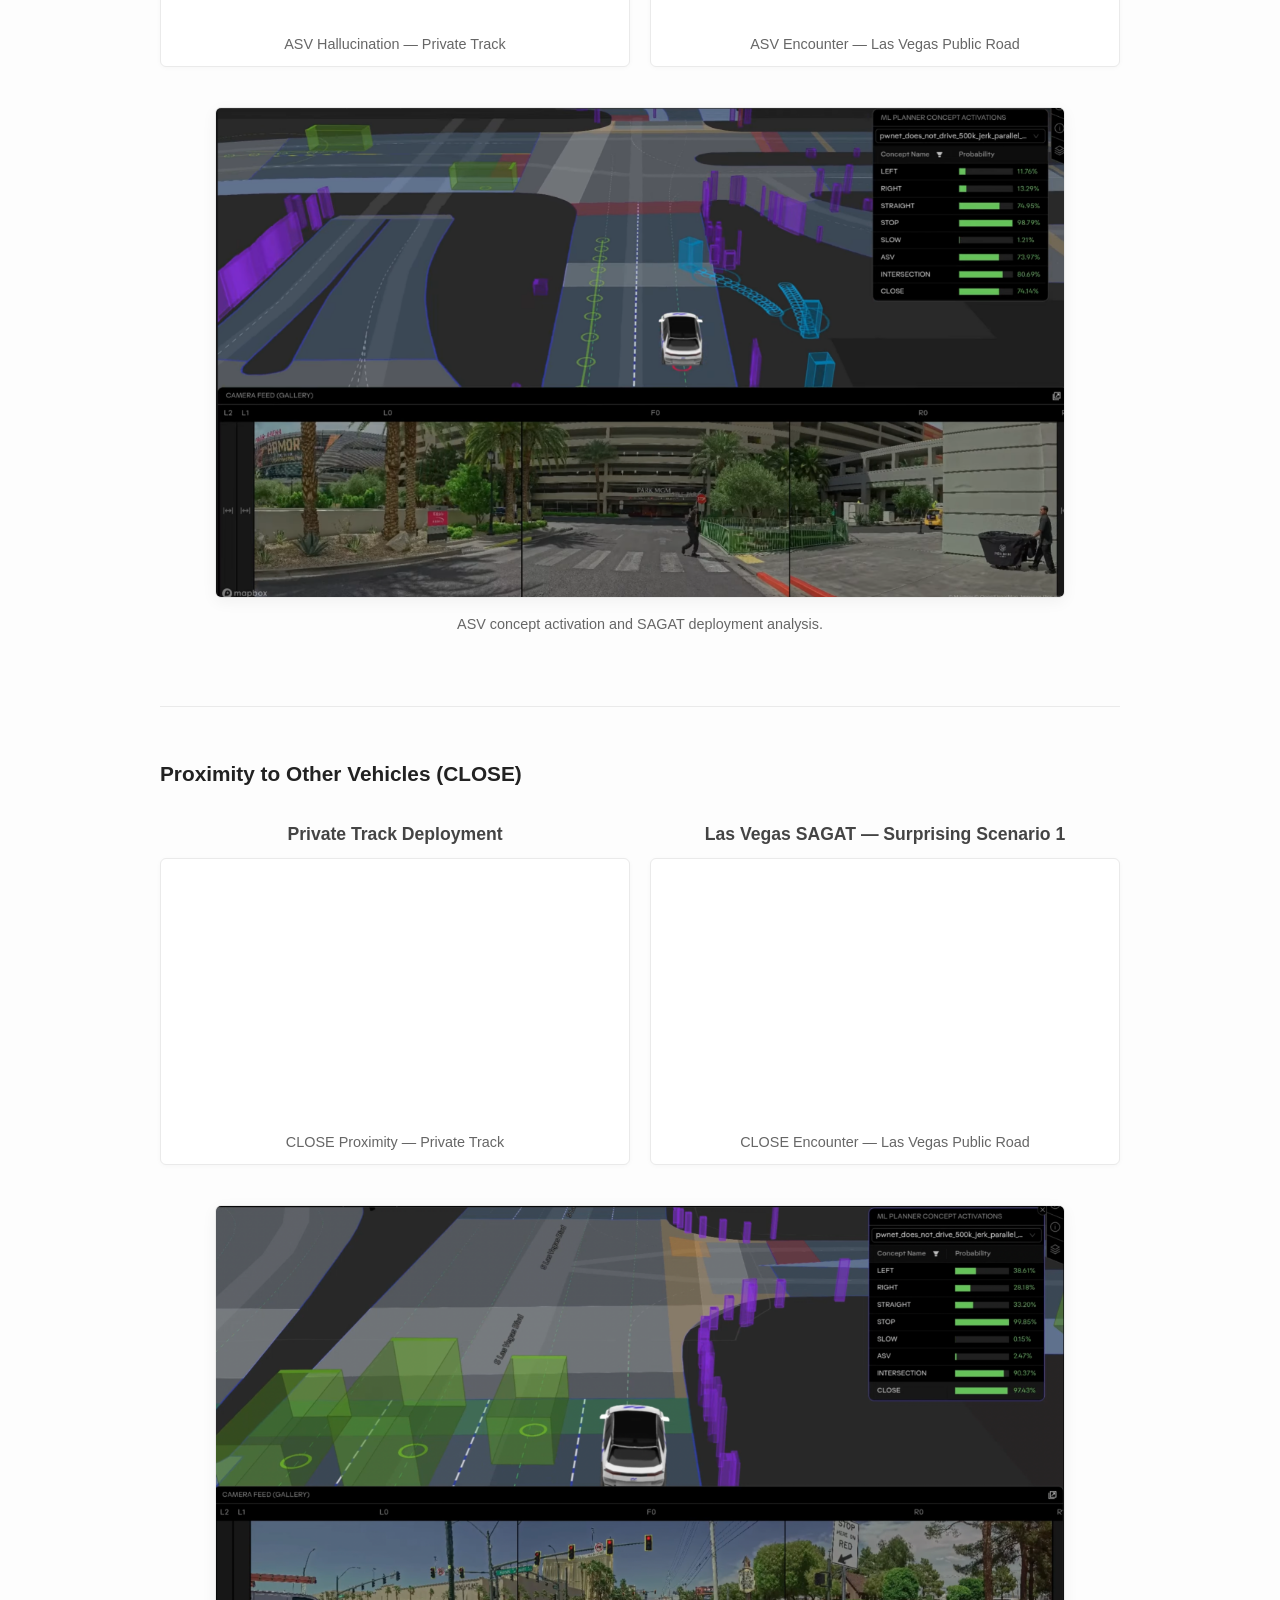
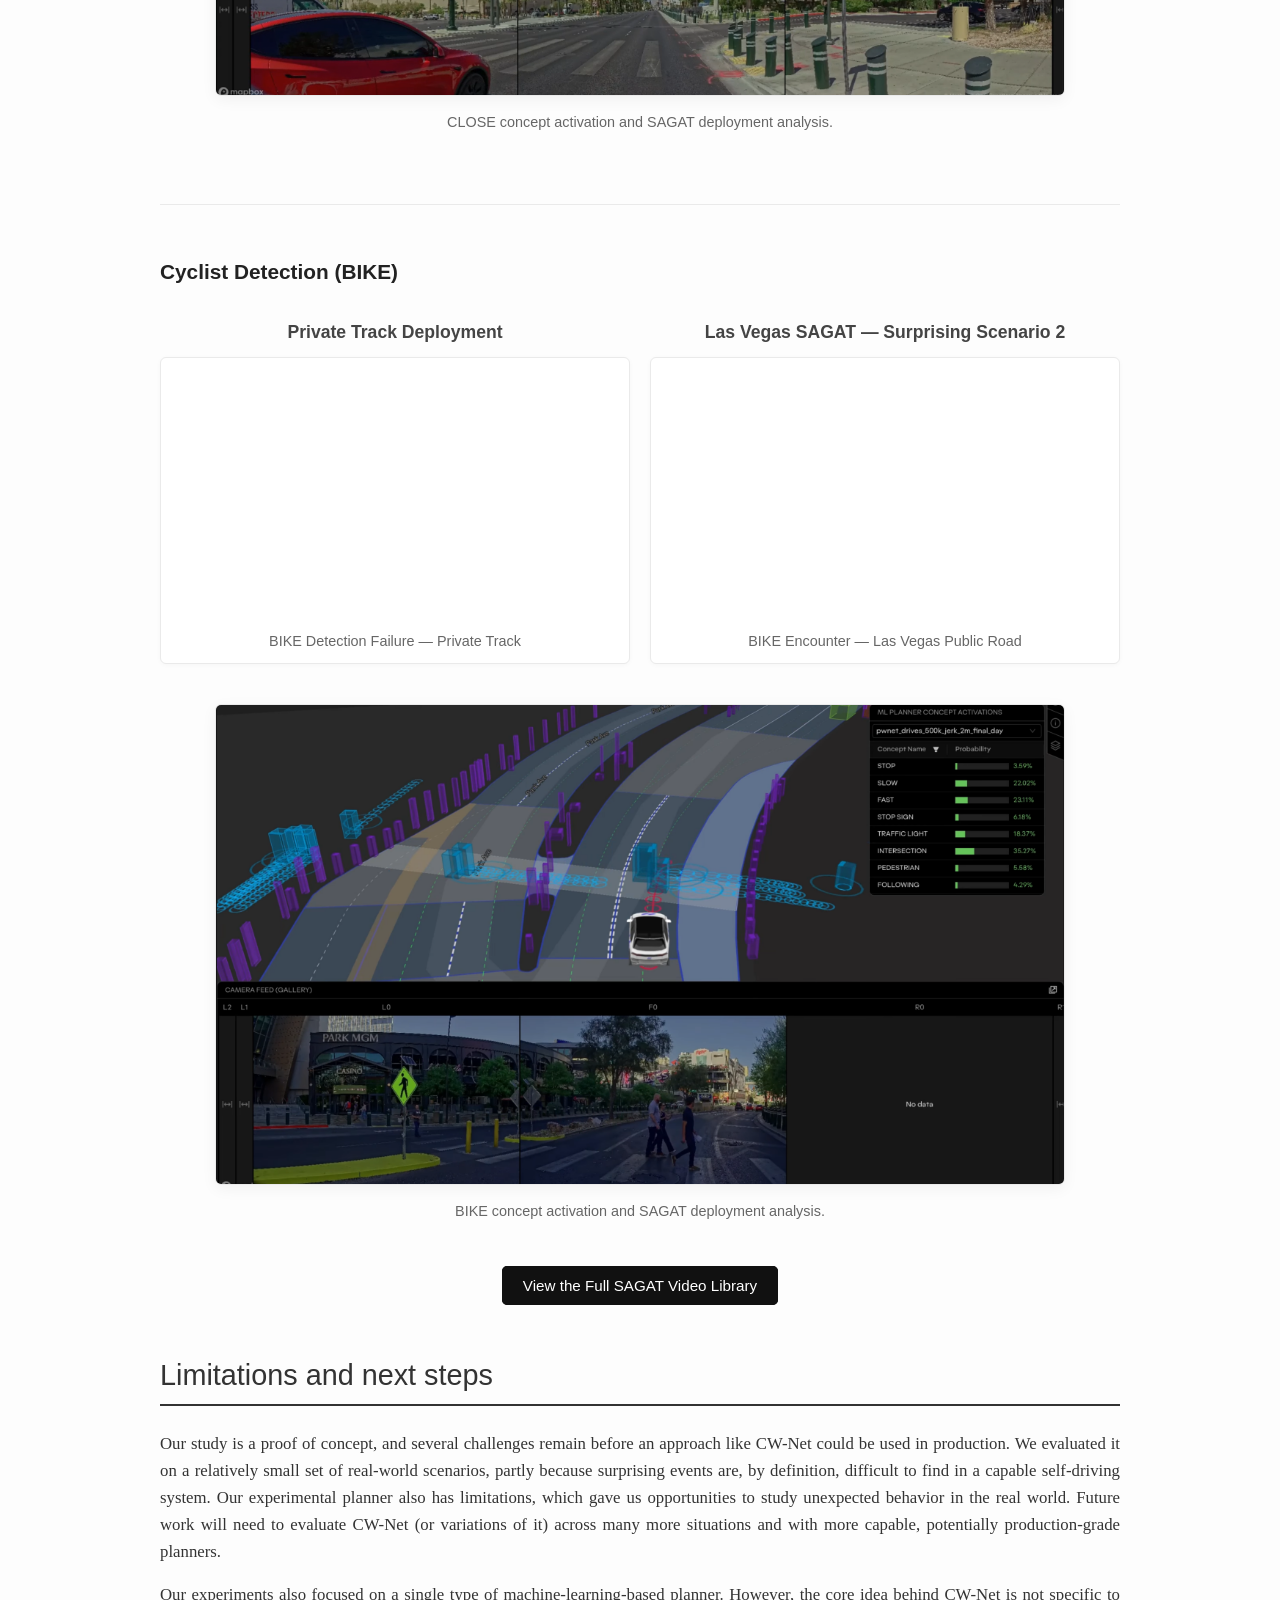
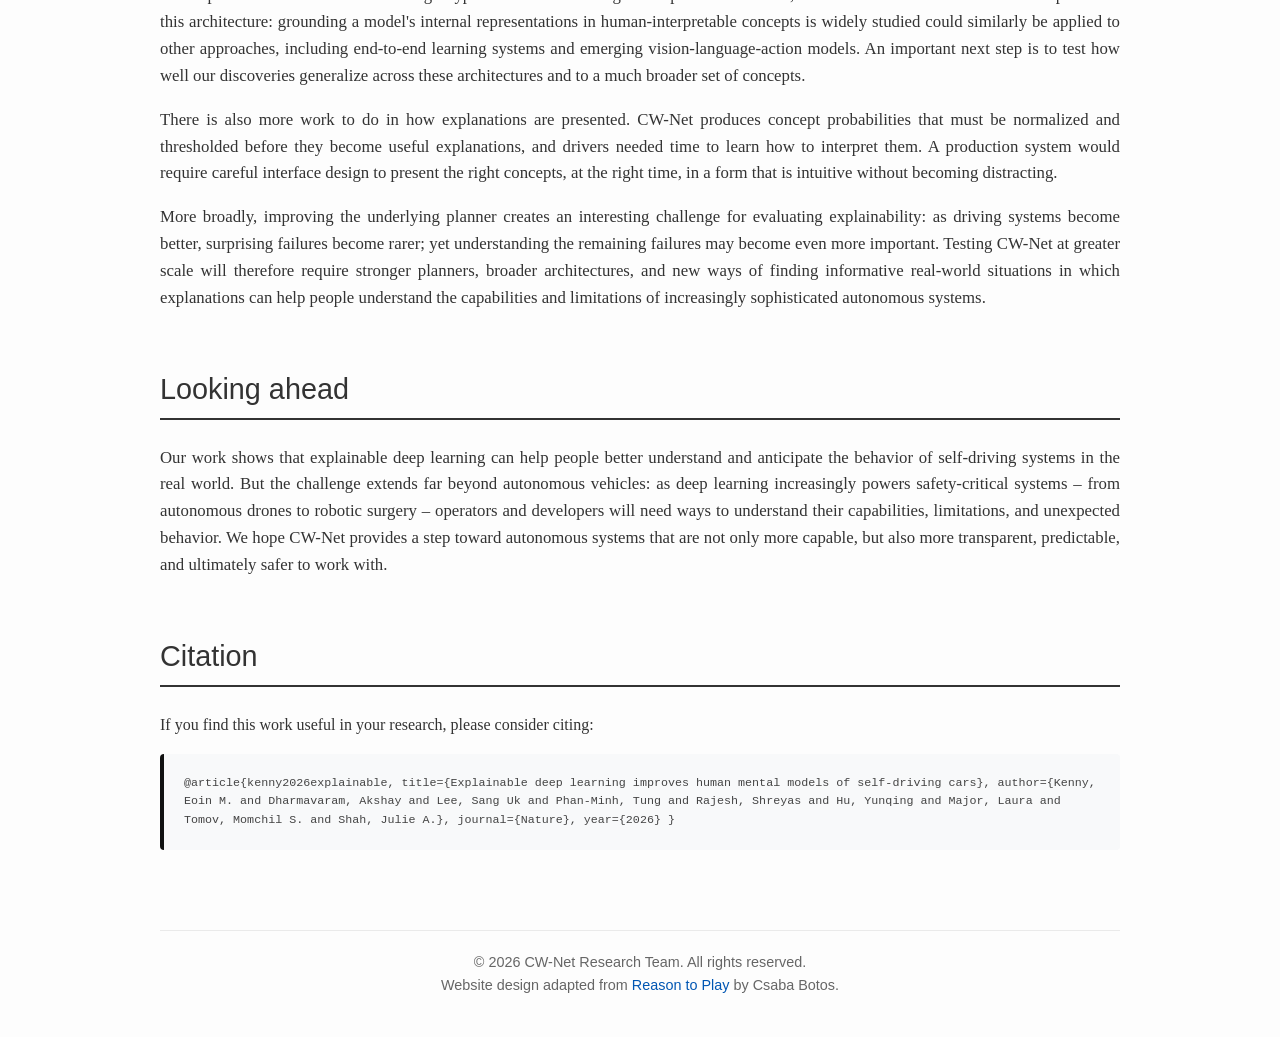
==== commit c6e28cca: "Credit Reason to Play design in footers" ====
--- a/index.html
+++ b/index.html
@@ -272,7 +272,8 @@
     </section>
 
     <footer class="footer">
-        &copy; 2026 CW-Net Research Team. All rights reserved.
+        &copy; 2026 CW-Net Research Team. All rights reserved.<br>
+        Website design adapted from <a href="https://botcs.github.io/reason-to-play/" target="_blank">Reason to Play</a> by Csaba Botos.
     </footer>
 
 </div>
